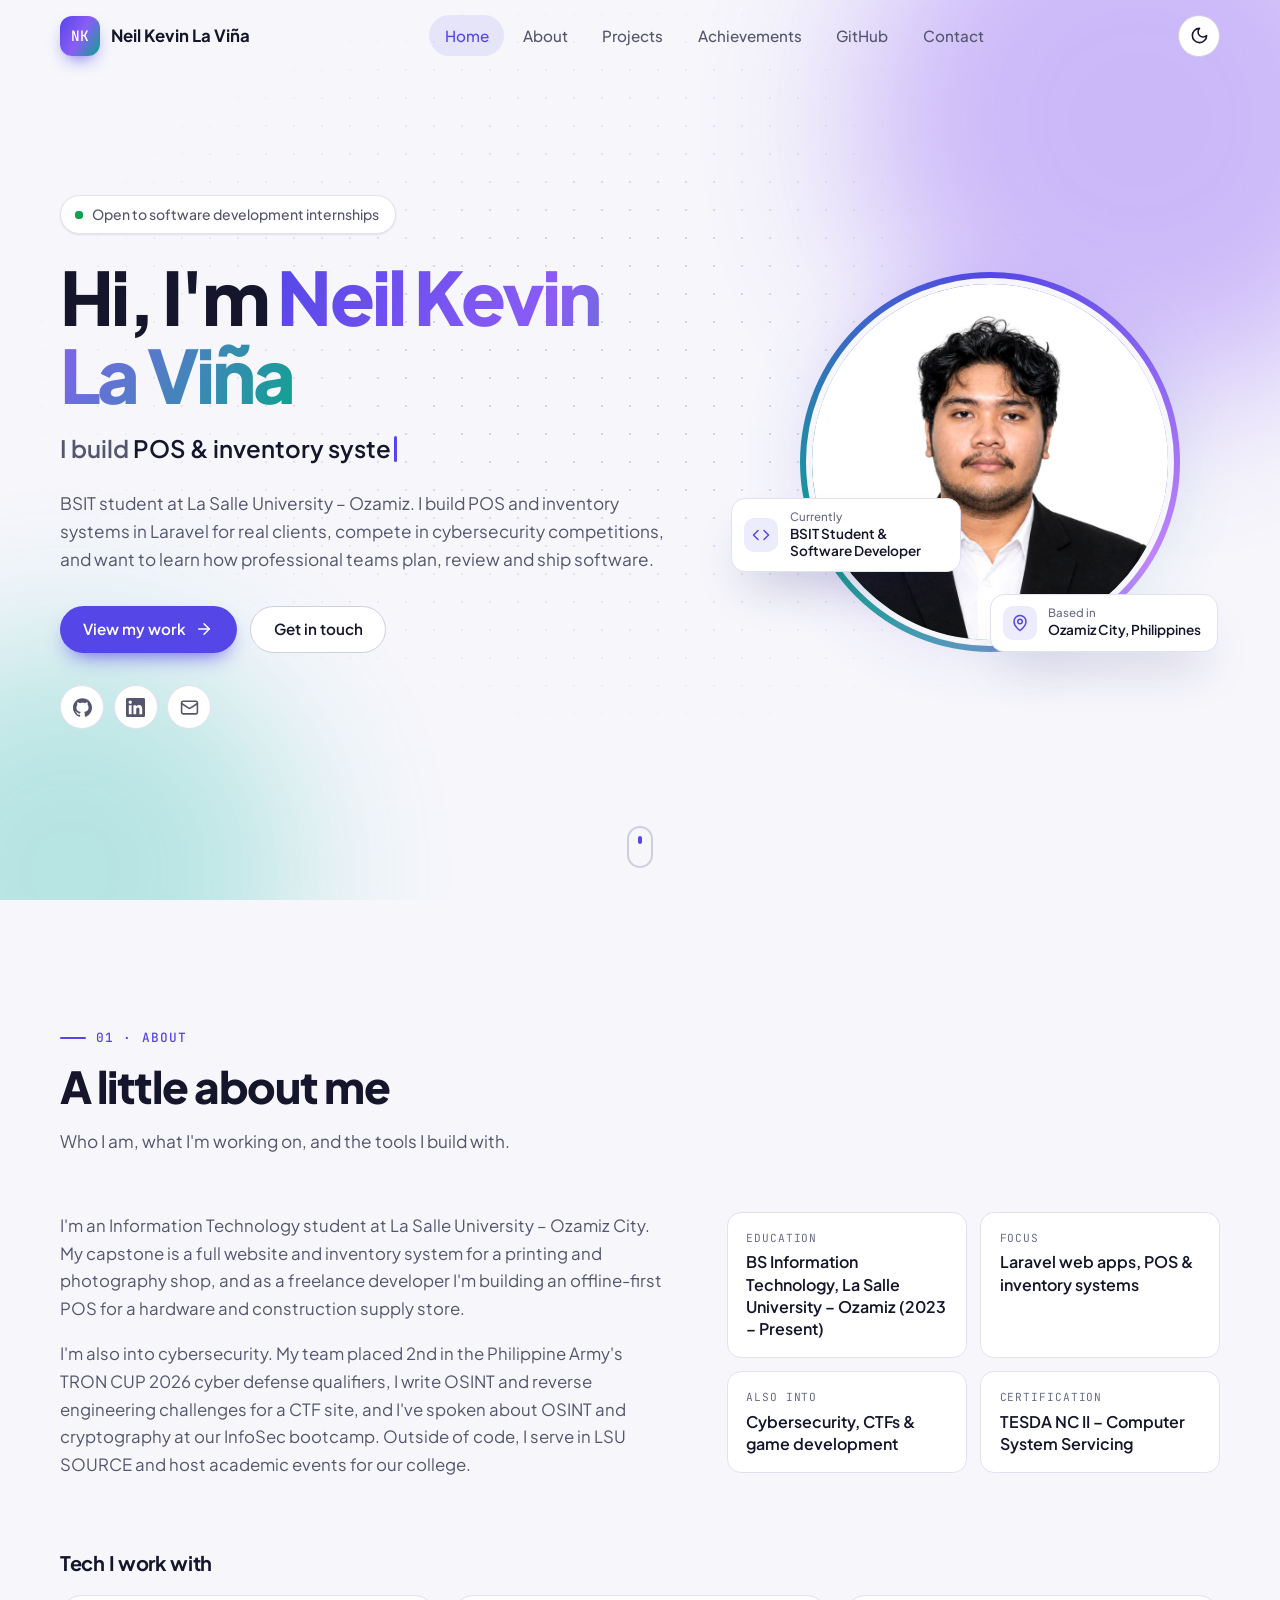
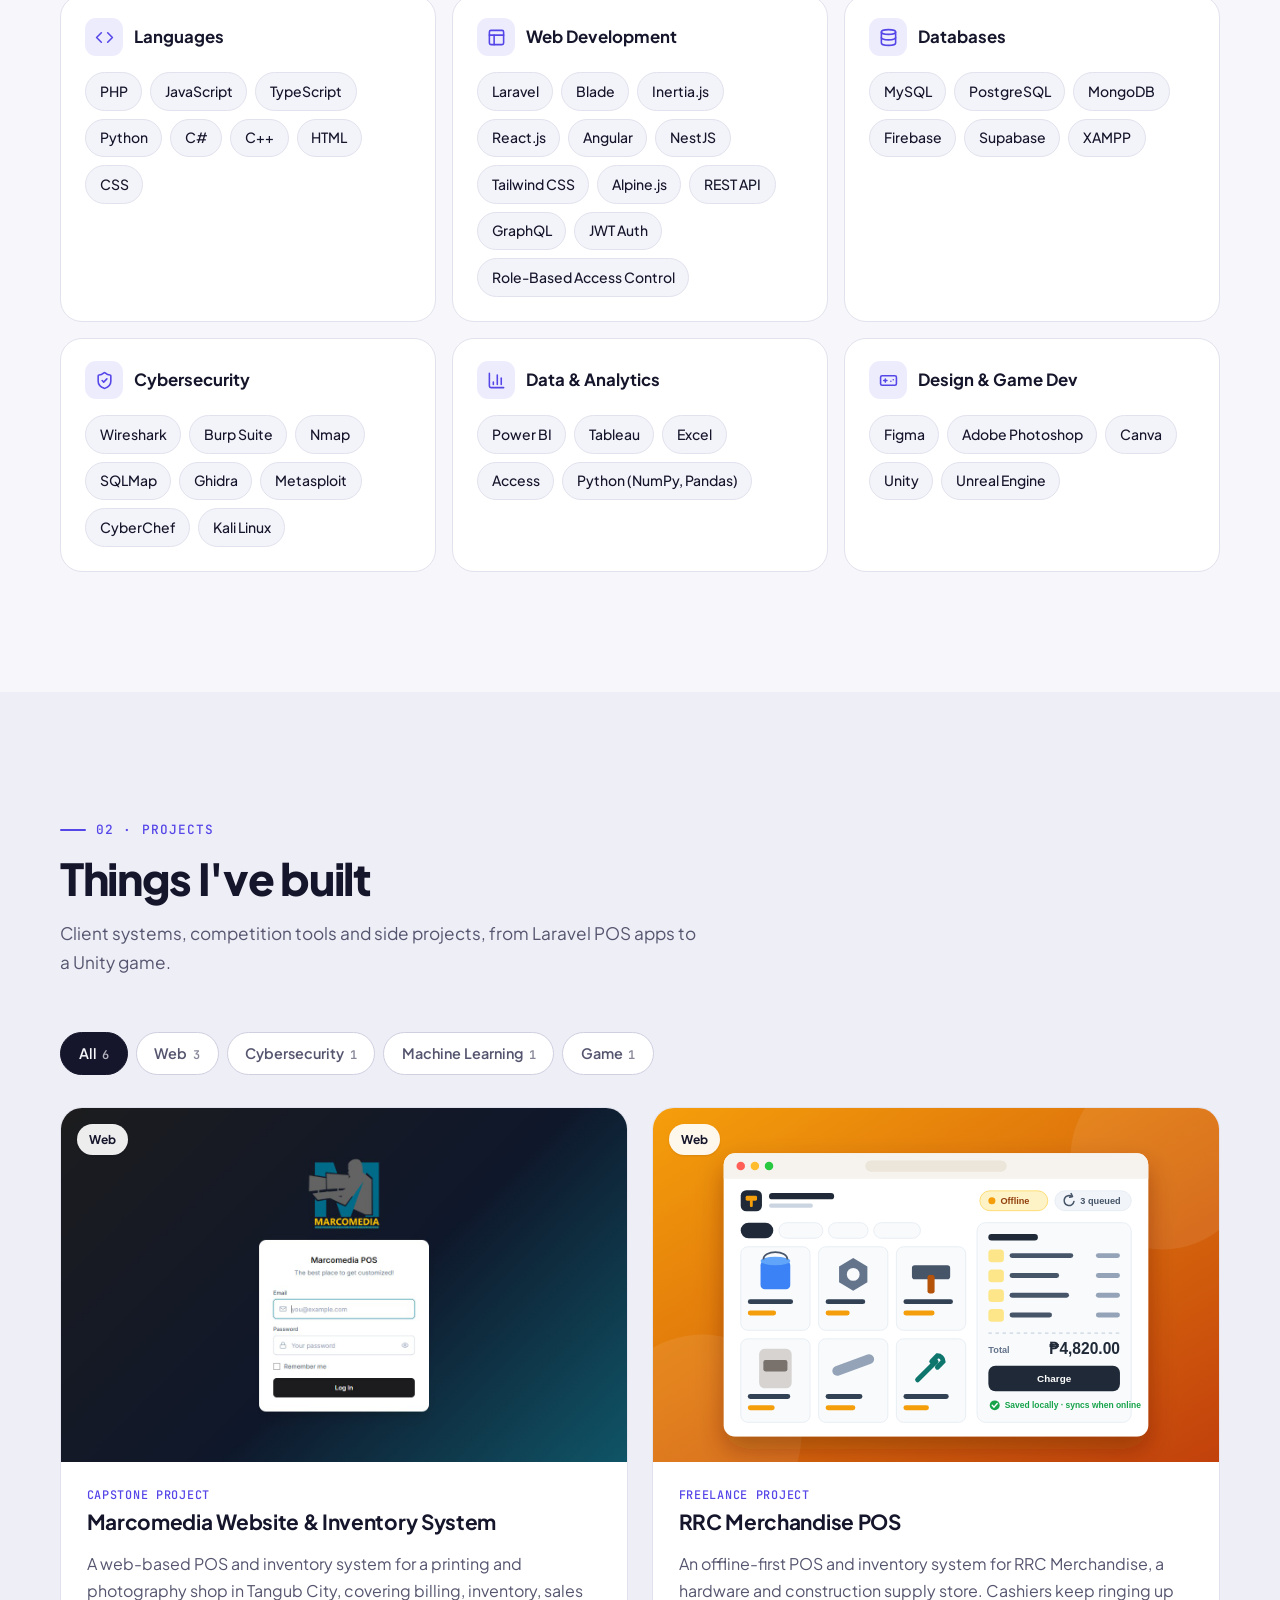
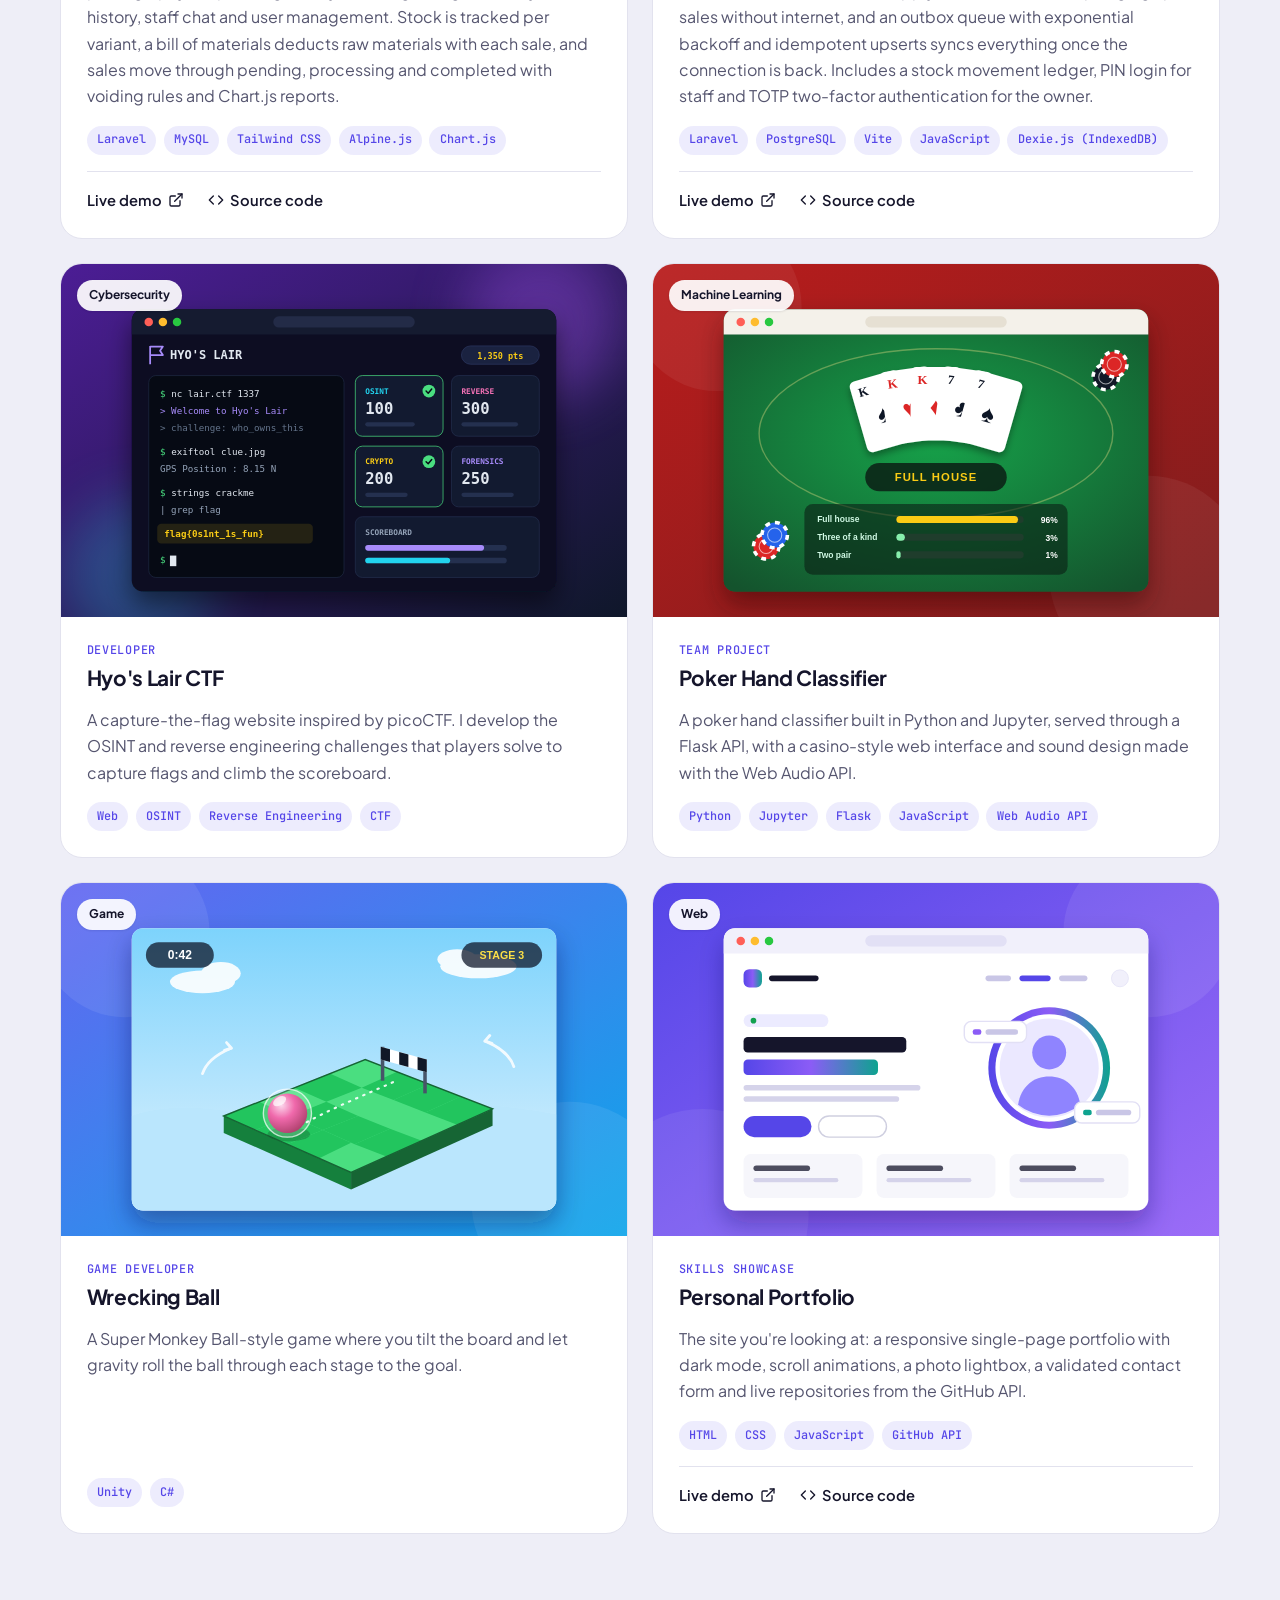
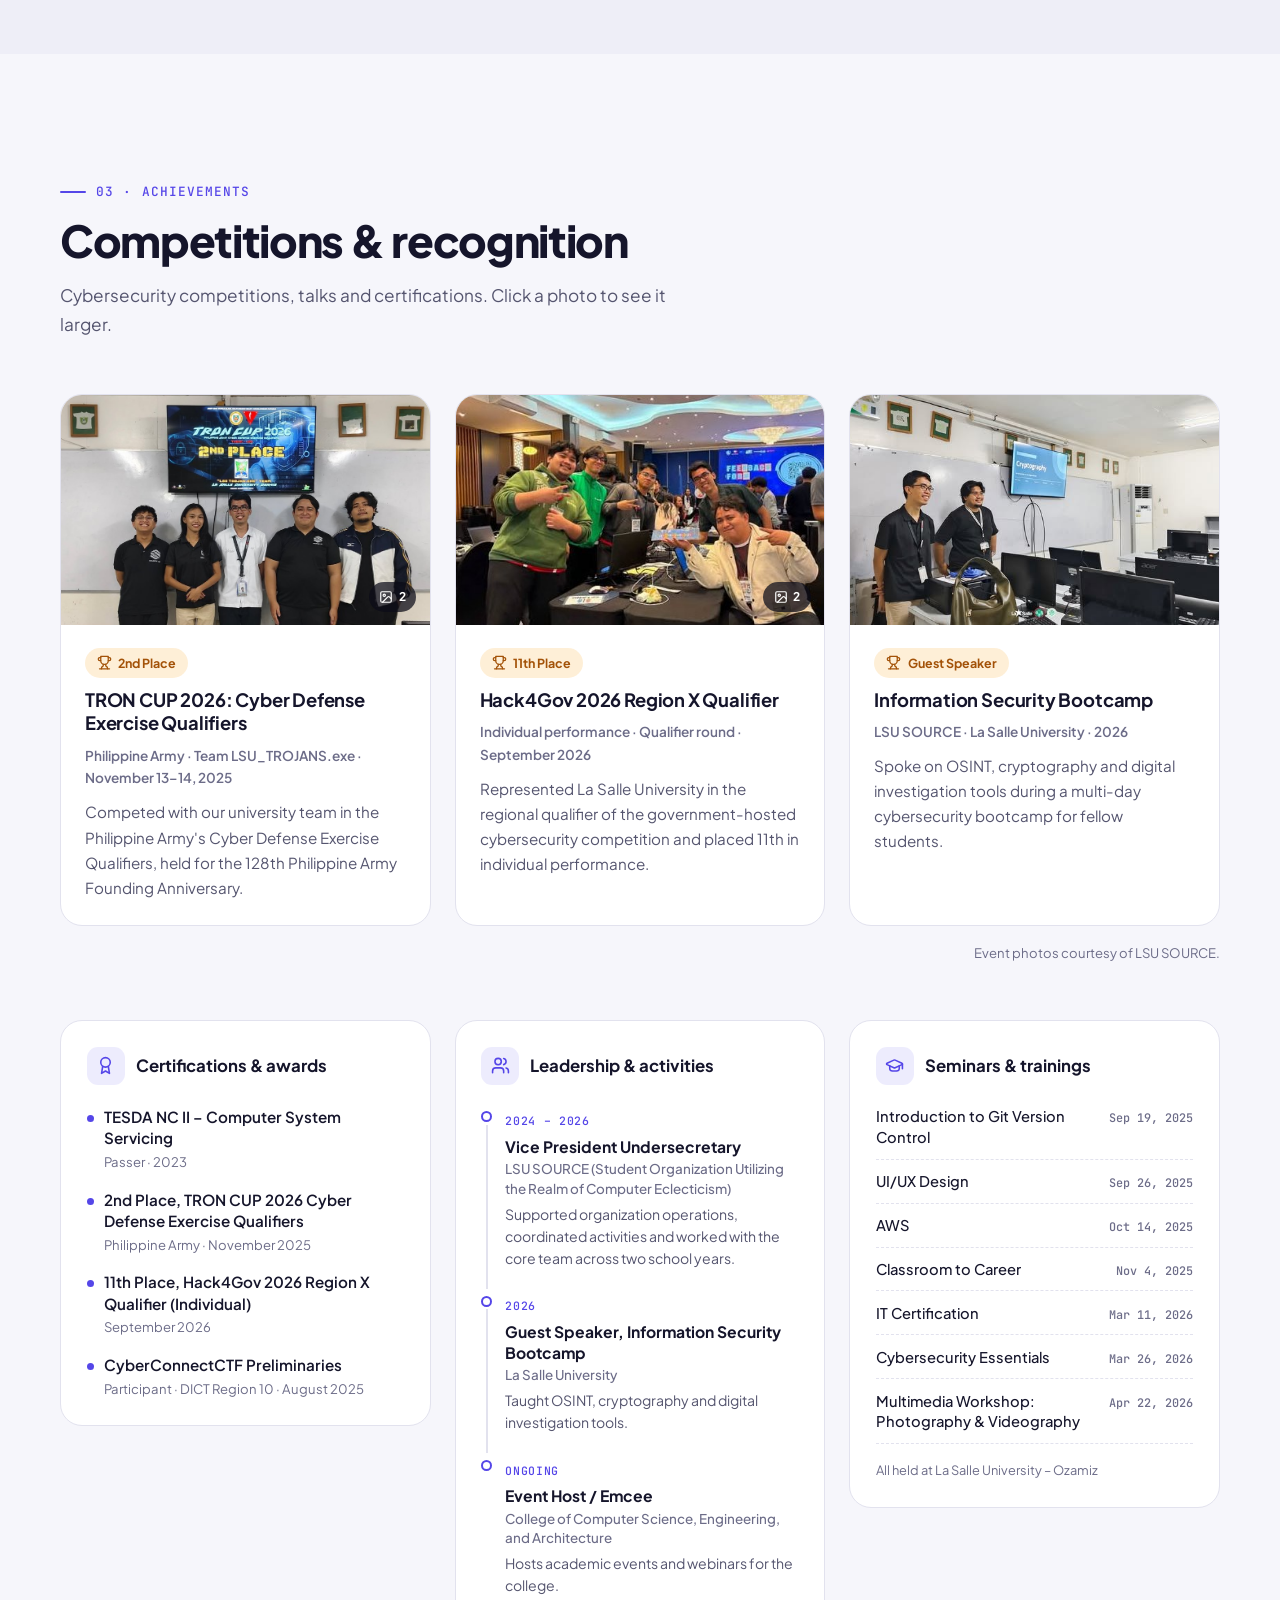
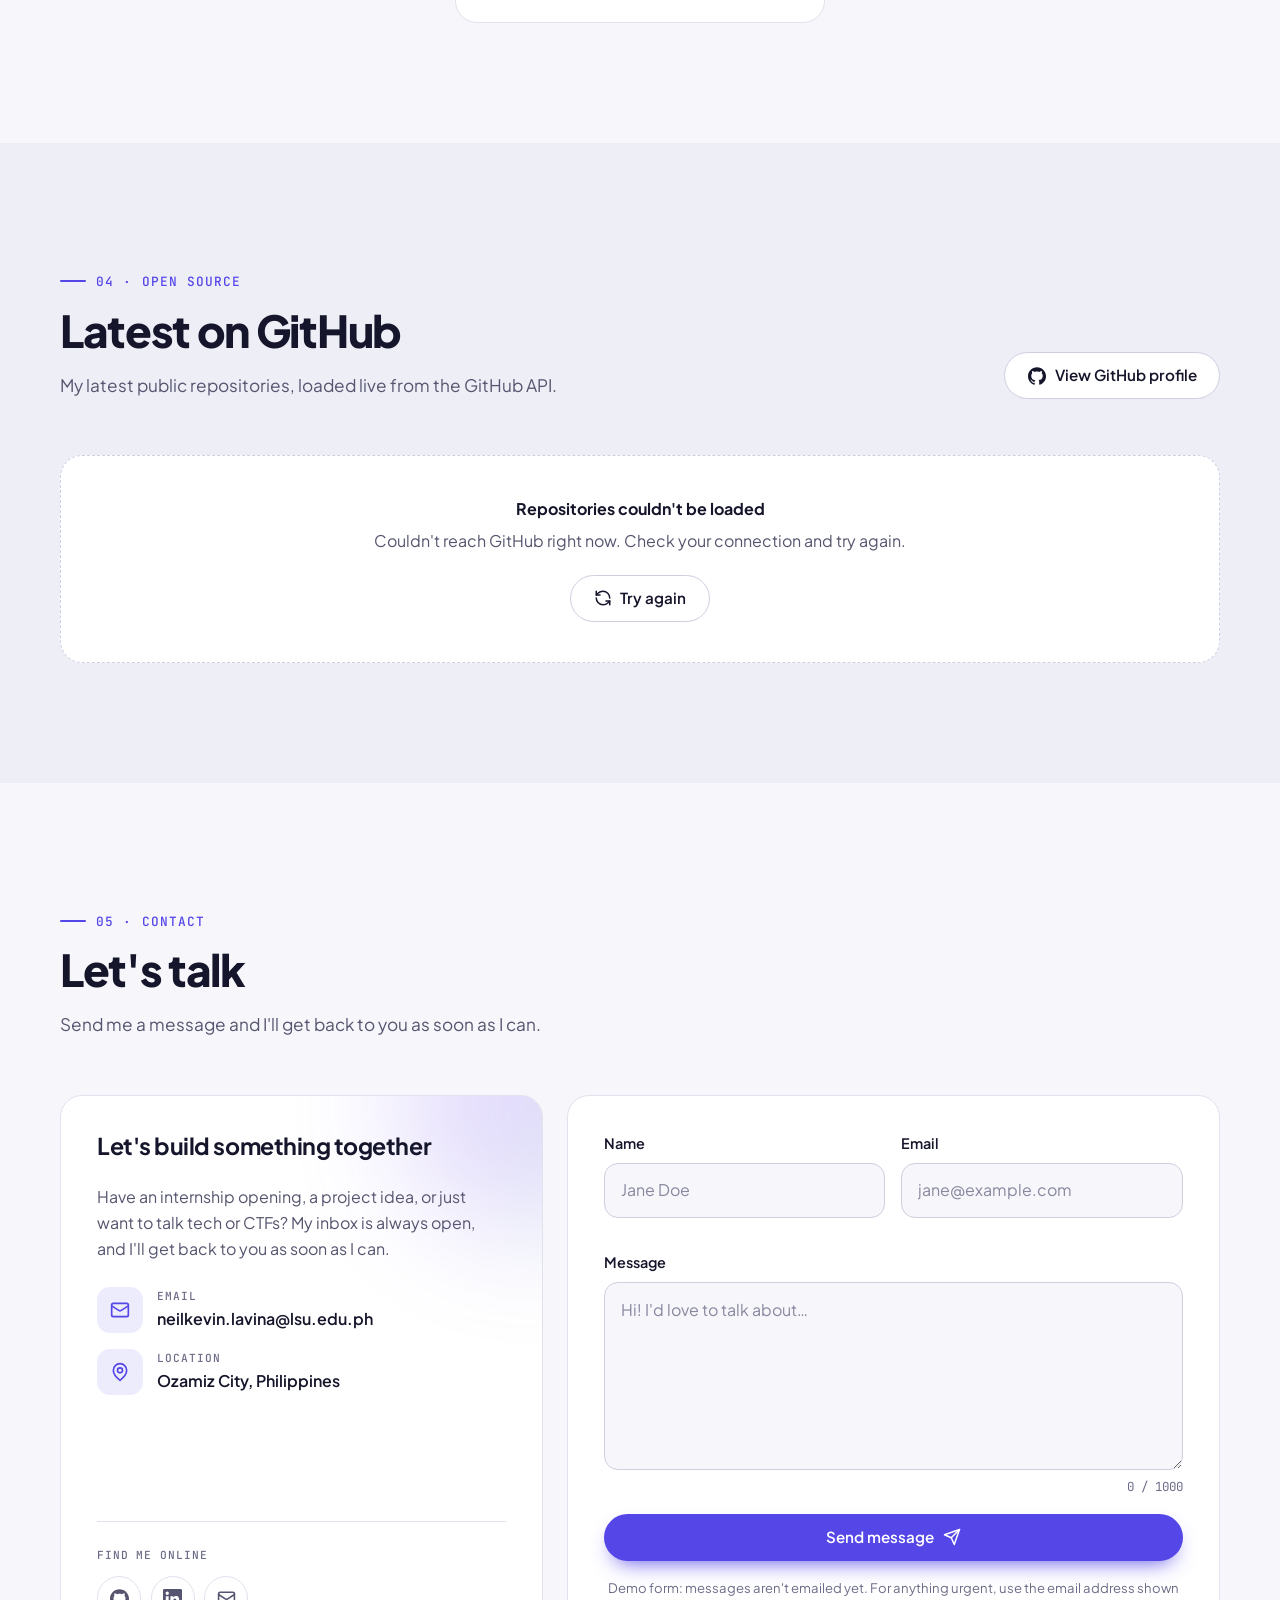
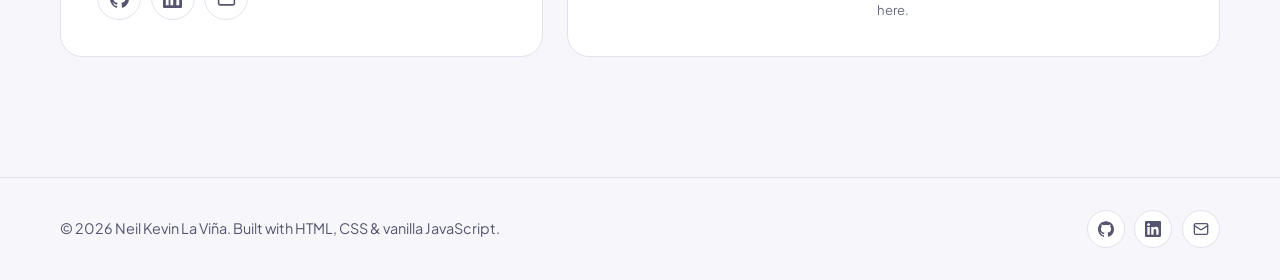
==== index.html @ 9b0a26cb "Add portfolio website" ====
<!DOCTYPE html>
<html lang="en">
<head>
  <meta charset="UTF-8">
  <meta name="viewport" content="width=device-width, initial-scale=1.0">
  <title>Neil Kevin La Viña | BSIT Student &amp; Software Developer</title>
  <meta name="description" content="Portfolio of Neil Kevin La Viña, a BSIT student at La Salle University – Ozamiz who builds POS and inventory systems in Laravel and competes in cybersecurity competitions.">
  <meta name="author" content="Neil Kevin La Viña">
  <meta name="theme-color" content="#f6f6fb">

  <meta property="og:type" content="website">
  <meta property="og:title" content="Neil Kevin La Viña | BSIT Student &amp; Software Developer">
  <meta property="og:description" content="Portfolio of Neil Kevin La Viña, a BSIT student at La Salle University – Ozamiz who builds POS and inventory systems in Laravel and competes in cybersecurity competitions.">

  <link rel="icon" href="assets/favicon.svg" type="image/svg+xml">

  <link rel="preconnect" href="https://fonts.googleapis.com">
  <link rel="preconnect" href="https://fonts.gstatic.com" crossorigin>
  <link rel="stylesheet" href="https://fonts.googleapis.com/css2?family=JetBrains+Mono:wght@400;500&family=Plus+Jakarta+Sans:wght@400;500;600;700;800&display=swap">
  <link rel="stylesheet" href="css/style.css">

  <script>
    (function () {
      var theme = null;
      try { theme = localStorage.getItem('theme'); } catch (e) {}
      if (theme !== 'light' && theme !== 'dark') {
        theme = window.matchMedia('(prefers-color-scheme: dark)').matches ? 'dark' : 'light';
      }
      document.documentElement.setAttribute('data-theme', theme);
    })();
  </script>

  <script src="js/config.js" defer></script>
  <script src="js/main.js" defer></script>
</head>
<body>
  <a class="skip-link" href="#main">Skip to content</a>
  <div class="scroll-progress" aria-hidden="true"></div>

  <!-- Header / Navigation  -->
  <header class="site-header">
    <div class="container header-inner">
      <a href="#home" class="logo" aria-label="Back to top">
        <span class="logo-mark" data-bind="initials" aria-hidden="true">NK</span>
        <span class="logo-text" data-bind="name">Neil Kevin La Viña</span>
      </a>

      <nav class="nav" id="site-nav" aria-label="Primary">
        <ul class="nav-list">
          <li><a class="nav-link" href="#home">Home</a></li>
          <li><a class="nav-link" href="#about">About</a></li>
          <li><a class="nav-link" href="#projects">Projects</a></li>
          <li><a class="nav-link" href="#achievements">Achievements</a></li>
          <li><a class="nav-link" href="#github">GitHub</a></li>
          <li><a class="nav-link" href="#contact">Contact</a></li>
        </ul>
      </nav>

      <div class="header-actions">
        <button class="icon-btn theme-toggle" type="button" aria-label="Switch to dark mode">
          <svg class="icon-moon" viewBox="0 0 24 24" fill="none" stroke="currentColor" stroke-width="2" stroke-linecap="round" stroke-linejoin="round" aria-hidden="true"><path d="M12 3a6 6 0 0 0 9 9 9 9 0 1 1-9-9Z"/></svg>
          <svg class="icon-sun" viewBox="0 0 24 24" fill="none" stroke="currentColor" stroke-width="2" stroke-linecap="round" stroke-linejoin="round" aria-hidden="true"><circle cx="12" cy="12" r="4"/><path d="M12 2v2"/><path d="M12 20v2"/><path d="m4.93 4.93 1.41 1.41"/><path d="m17.66 17.66 1.41 1.41"/><path d="M2 12h2"/><path d="M20 12h2"/><path d="m6.34 17.66-1.41 1.41"/><path d="m19.07 4.93-1.41 1.41"/></svg>
        </button>
        <button class="icon-btn menu-toggle" type="button" aria-label="Open menu" aria-expanded="false" aria-controls="site-nav">
          <span class="menu-bar"></span>
          <span class="menu-bar"></span>
          <span class="menu-bar"></span>
        </button>
      </div>
    </div>
  </header>

  <main id="main">
    <!- Home -->
    <section id="home" class="hero" aria-labelledby="hero-title">
      <div class="hero-bg" aria-hidden="true">
        <span class="blob blob-1"></span>
        <span class="blob blob-2"></span>
        <span class="grid-pattern"></span>
      </div>

      <div class="container hero-inner">
        <div class="hero-content">
          <p class="hero-badge intro" style="--i: 0" data-availability>
            <span class="pulse-dot" aria-hidden="true"></span>
            <span data-bind="availability">Open to software development internships</span>
          </p>

          <h1 id="hero-title" class="hero-title intro" style="--i: 1">
            Hi, I'm <span class="gradient-text" data-bind="name">Neil Kevin La Viña</span>
          </h1>

          <p class="hero-role intro" style="--i: 2">
            <span data-bind="rolesPrefix">I build</span>
            <span class="typed" data-typing aria-hidden="true"></span><span class="typed-cursor" aria-hidden="true"></span>
            <span class="visually-hidden" data-bind="rolesText"></span>
          </p>

          <p class="hero-bio intro" style="--i: 3" data-bind="bio">
            BSIT student at La Salle University – Ozamiz. I build POS and inventory systems in Laravel for real clients and compete in cybersecurity competitions.
          </p>

          <div class="hero-actions intro" style="--i: 4">
            <a href="#projects" class="btn btn-primary">
              View my work
              <svg viewBox="0 0 24 24" fill="none" stroke="currentColor" stroke-width="2" stroke-linecap="round" stroke-linejoin="round" aria-hidden="true"><path d="M5 12h14"/><path d="m12 5 7 7-7 7"/></svg>
            </a>
            <a href="#contact" class="btn btn-ghost">Get in touch</a>
            <a class="btn btn-ghost" data-resume href="#" download hidden>
              <svg viewBox="0 0 24 24" fill="none" stroke="currentColor" stroke-width="2" stroke-linecap="round" stroke-linejoin="round" aria-hidden="true"><path d="M21 15v4a2 2 0 0 1-2 2H5a2 2 0 0 1-2-2v-4"/><path d="m7 10 5 5 5-5"/><path d="M12 15V3"/></svg>
              Resume
            </a>
          </div>

          <ul class="social-list intro" style="--i: 5" data-socials aria-label="Social links"></ul>
        </div>

        <div class="hero-visual intro" style="--i: 2">
          <div class="avatar-frame">
            <img class="avatar" data-avatar src="assets/images/profile.jpg" alt="Portrait of Neil Kevin La Viña" width="400" height="400" fetchpriority="high">
          </div>

          <div class="floating-card card-1" aria-hidden="true">
            <span class="fc-icon">
              <svg viewBox="0 0 24 24" fill="none" stroke="currentColor" stroke-width="2" stroke-linecap="round" stroke-linejoin="round"><path d="m16 18 6-6-6-6"/><path d="m8 6-6 6 6 6"/></svg>
            </span>
            <span class="fc-text"><small>Currently</small><span data-bind="role">BSIT Student &amp; Software Developer</span></span>
          </div>

          <div class="floating-card card-2" aria-hidden="true">
            <span class="fc-icon">
              <svg viewBox="0 0 24 24" fill="none" stroke="currentColor" stroke-width="2" stroke-linecap="round" stroke-linejoin="round"><path d="M20 10c0 6-8 12-8 12s-8-6-8-12a8 8 0 0 1 16 0Z"/><circle cx="12" cy="10" r="3"/></svg>
            </span>
            <span class="fc-text"><small>Based in</small><span data-bind="location">Ozamiz City, Philippines</span></span>
          </div>
        </div>
      </div>

      <a href="#about" class="scroll-hint" aria-label="Scroll to the About section">
        <span class="scroll-hint-wheel"></span>
      </a>
    </section>

    <!-- About -->
    <section id="about" class="section" aria-labelledby="about-title">
      <div class="container">
        <header class="section-header" data-reveal>
          <p class="eyebrow">01 &middot; About</p>
          <h2 id="about-title" class="section-title">A little about me</h2>
          <p class="section-subtitle">Who I am, what I'm working on, and the tools I build with.</p>
        </header>

        <div class="about-grid">
          <div class="about-text" id="about-paragraphs" data-reveal></div>
          <dl class="facts" id="facts" data-reveal style="--delay: 120ms"></dl>
        </div>

        <h3 class="subheading" data-reveal>Tech I work with</h3>
        <div class="skills" id="skills"></div>
      </div>
    </section>

    <!-- Projects -->
    <section id="projects" class="section section-alt" aria-labelledby="projects-title">
      <div class="container">
        <header class="section-header" data-reveal>
          <p class="eyebrow">02 &middot; Projects</p>
          <h2 id="projects-title" class="section-title">Things I've built</h2>
          <p class="section-subtitle">Client systems, competition tools and side projects, from Laravel POS apps to a Unity game.</p>
        </header>

        <div class="filter-bar" id="project-filters" role="group" aria-label="Filter projects by category" hidden></div>
        <div class="project-grid" id="project-grid">
          <noscript><p class="repo-message">Please enable JavaScript to see my projects.</p></noscript>
        </div>
      </div>
    </section>

    <!-- Achievements -->
    <section id="achievements" class="section" aria-labelledby="achievements-title">
      <div class="container">
        <header class="section-header" data-reveal>
          <p class="eyebrow">03 &middot; Achievements</p>
          <h2 id="achievements-title" class="section-title">Competitions &amp; recognition</h2>
          <p class="section-subtitle">Cybersecurity competitions, talks and certifications. Click a photo to see it larger.</p>
        </header>

        <div class="achievement-grid" id="achievement-grid"></div>
        <p class="photo-credit" id="photo-credit" data-reveal hidden></p>

        <div class="credentials">
          <article class="credential-card card" data-reveal>
            <h3 class="credential-title">
              <span class="skill-icon" aria-hidden="true">
                <svg viewBox="0 0 24 24" fill="none" stroke="currentColor" stroke-width="2" stroke-linecap="round" stroke-linejoin="round"><circle cx="12" cy="8" r="6"/><path d="M15.48 12.89 17 22l-5-3-5 3 1.52-9.11"/></svg>
              </span>
              Certifications &amp; awards
            </h3>
            <ul class="credential-list" id="certifications"></ul>
          </article>

          <article class="credential-card card" data-reveal style="--delay: 100ms">
            <h3 class="credential-title">
              <span class="skill-icon" aria-hidden="true">
                <svg viewBox="0 0 24 24" fill="none" stroke="currentColor" stroke-width="2" stroke-linecap="round" stroke-linejoin="round"><path d="M16 21v-2a4 4 0 0 0-4-4H6a4 4 0 0 0-4 4v2"/><circle cx="9" cy="7" r="4"/><path d="M22 21v-2a4 4 0 0 0-3-3.87"/><path d="M16 3.13a4 4 0 0 1 0 7.75"/></svg>
              </span>
              Leadership &amp; activities
            </h3>
            <ol class="timeline" id="leadership"></ol>
          </article>

          <article class="credential-card card" data-reveal style="--delay: 200ms">
            <h3 class="credential-title">
              <span class="skill-icon" aria-hidden="true">
                <svg viewBox="0 0 24 24" fill="none" stroke="currentColor" stroke-width="2" stroke-linecap="round" stroke-linejoin="round"><path d="M21.42 10.92a1 1 0 0 0-.02-1.84L12.83 5.18a2 2 0 0 0-1.66 0L2.6 9.08a1 1 0 0 0 0 1.83l8.57 3.91a2 2 0 0 0 1.66 0z"/><path d="M22 10v6"/><path d="M6 12.5V16a6 3 0 0 0 12 0v-3.5"/></svg>
              </span>
              Seminars &amp; trainings
            </h3>
            <ul class="training-list" id="trainings"></ul>
            <p class="credential-note" id="trainings-host" hidden></p>
          </article>
        </div>
      </div>
    </section>

    <section id="github" class="section section-alt" aria-labelledby="github-title">
      <div class="container">
        <div class="section-header-row">
          <header class="section-header" data-reveal>
            <p class="eyebrow">04 &middot; Open source</p>
            <h2 id="github-title" class="section-title">Latest on GitHub</h2>
            <p class="section-subtitle" id="repo-status">Loaded live from the GitHub API.</p>
          </header>
          <a class="btn btn-ghost" id="github-profile-link" href="#" target="_blank" rel="noopener noreferrer" data-reveal hidden>
            <svg viewBox="0 0 24 24" fill="currentColor" aria-hidden="true"><path d="M12 .297c-6.63 0-12 5.373-12 12 0 5.303 3.438 9.8 8.205 11.385.6.113.82-.258.82-.577 0-.285-.01-1.04-.015-2.04-3.338.724-4.042-1.61-4.042-1.61C4.422 18.07 3.633 17.7 3.633 17.7c-1.087-.744.084-.729.084-.729 1.205.084 1.838 1.236 1.838 1.236 1.07 1.835 2.809 1.305 3.495.998.108-.776.417-1.305.76-1.605-2.665-.3-5.466-1.332-5.466-5.93 0-1.31.465-2.38 1.235-3.22-.135-.303-.54-1.523.105-3.176 0 0 1.005-.322 3.3 1.23.96-.267 1.98-.399 3-.405 1.02.006 2.04.138 3 .405 2.28-1.552 3.285-1.23 3.285-1.23.645 1.653.24 2.873.12 3.176.765.84 1.23 1.91 1.23 3.22 0 4.61-2.805 5.625-5.475 5.92.42.36.81 1.096.81 2.22 0 1.606-.015 2.896-.015 3.286 0 .315.21.69.825.57C20.565 22.092 24 17.592 24 12.297c0-6.627-5.373-12-12-12"/></svg>
            View GitHub profile
          </a>
        </div>

        <div class="repo-grid" id="repo-grid" aria-live="polite" aria-busy="false"></div>
      </div>
    </section>

    <!-- Contact -->
    <section id="contact" class="section" aria-labelledby="contact-title">
      <div class="container">
        <header class="section-header" data-reveal>
          <p class="eyebrow">05 &middot; Contact</p>
          <h2 id="contact-title" class="section-title">Let's talk</h2>
          <p class="section-subtitle">Send me a message and I'll get back to you as soon as I can.</p>
        </header>

        <div class="contact-grid">
          <aside class="contact-info card" data-reveal>
            <h3 class="contact-heading">Let's build something together</h3>
            <p class="contact-blurb" data-bind="contactBlurb">Have an internship opening, a project idea, or just want to talk tech or CTFs? My inbox is always open.</p>

            <ul class="contact-list">
              <li class="contact-item">
                <span class="ci-icon" aria-hidden="true">
                  <svg viewBox="0 0 24 24" fill="none" stroke="currentColor" stroke-width="2" stroke-linecap="round" stroke-linejoin="round"><rect width="20" height="16" x="2" y="4" rx="2"/><path d="m22 7-8.97 5.7a1.94 1.94 0 0 1-2.06 0L2 7"/></svg>
                </span>
                <span class="ci-text">
                  <small>Email</small>
                  <a href="mailto:neilkevin.lavina@lsu.edu.ph" data-email-link data-bind="email">neilkevin.lavina@lsu.edu.ph</a>
                </span>
              </li>
              <li class="contact-item">
                <span class="ci-icon" aria-hidden="true">
                  <svg viewBox="0 0 24 24" fill="none" stroke="currentColor" stroke-width="2" stroke-linecap="round" stroke-linejoin="round"><path d="M20 10c0 6-8 12-8 12s-8-6-8-12a8 8 0 0 1 16 0Z"/><circle cx="12" cy="10" r="3"/></svg>
                </span>
                <span class="ci-text">
                  <small>Location</small>
                  <span data-bind="location">Ozamiz City, Philippines</span>
                </span>
              </li>
            </ul>

            <div class="contact-social">
              <small>Find me online</small>
              <ul class="social-list" data-socials aria-label="Social links"></ul>
            </div>
          </aside>

          <form class="contact-form card" id="contact-form" novalidate data-reveal style="--delay: 120ms">
            <div class="form-row">
              <div class="form-field">
                <label for="name">Name</label>
                <input id="name" name="name" type="text" autocomplete="name" placeholder="Jane Doe" required aria-describedby="name-error">
                <p class="field-error" id="name-error"></p>
              </div>
              <div class="form-field">
                <label for="email">Email</label>
                <input id="email" name="email" type="email" autocomplete="email" inputmode="email" placeholder="jane@example.com" required aria-describedby="email-error">
                <p class="field-error" id="email-error"></p>
              </div>
            </div>

            <div class="form-field">
              <label for="message">Message</label>
              <textarea id="message" name="message" rows="6" maxlength="1000" placeholder="Hi! I'd love to talk about…" required aria-describedby="message-error message-count"></textarea>
              <div class="field-meta">
                <p class="field-error" id="message-error"></p>
                <span class="char-count" id="message-count">0 / 1000</span>
              </div>
            </div>

            <button type="submit" class="btn btn-primary btn-block">
              <span class="btn-label">Send message</span>
              <svg class="btn-icon" viewBox="0 0 24 24" fill="none" stroke="currentColor" stroke-width="2" stroke-linecap="round" stroke-linejoin="round" aria-hidden="true"><path d="m22 2-7 20-4-9-9-4Z"/><path d="M22 2 11 13"/></svg>
              <span class="spinner" aria-hidden="true"></span>
            </button>
            <p class="form-note">Demo form: messages aren't emailed yet. For anything urgent, use the email address shown here.</p>
          </form>
        </div>
      </div>
    </section>
  </main>

  <!-- Footer -->
  <footer class="site-footer">
    <div class="container footer-inner">
      <p>&copy; <span data-year>2026</span> <span data-bind="name">Neil Kevin La Viña</span>. Built with HTML, CSS &amp; vanilla JavaScript.</p>
      <ul class="social-list social-list-sm" data-socials aria-label="Social links"></ul>
    </div>
  </footer>

  <button class="back-to-top" type="button" aria-label="Back to top">
    <svg viewBox="0 0 24 24" fill="none" stroke="currentColor" stroke-width="2.25" stroke-linecap="round" stroke-linejoin="round" aria-hidden="true"><path d="m5 12 7-7 7 7"/><path d="M12 19V5"/></svg>
  </button>

  <dialog class="lightbox" id="lightbox" aria-labelledby="lightbox-caption">
    <figure class="lightbox-figure">
      <img class="lightbox-img" id="lightbox-img" alt="">
      <figcaption class="lightbox-caption">
        <span id="lightbox-caption"></span>
        <span class="lightbox-counter" id="lightbox-counter"></span>
      </figcaption>
    </figure>
    <button class="lightbox-btn lightbox-close" type="button" aria-label="Close photo viewer">
      <svg viewBox="0 0 24 24" fill="none" stroke="currentColor" stroke-width="2" stroke-linecap="round" stroke-linejoin="round" aria-hidden="true"><path d="M18 6 6 18"/><path d="m6 6 12 12"/></svg>
    </button>
    <button class="lightbox-btn lightbox-prev" type="button" aria-label="Previous photo">
      <svg viewBox="0 0 24 24" fill="none" stroke="currentColor" stroke-width="2" stroke-linecap="round" stroke-linejoin="round" aria-hidden="true"><path d="m15 18-6-6 6-6"/></svg>
    </button>
    <button class="lightbox-btn lightbox-next" type="button" aria-label="Next photo">
      <svg viewBox="0 0 24 24" fill="none" stroke="currentColor" stroke-width="2" stroke-linecap="round" stroke-linejoin="round" aria-hidden="true"><path d="m9 18 6-6-6-6"/></svg>
    </button>
  </dialog>

  <div class="toast" id="toast" aria-hidden="true">
    <svg class="toast-icon" viewBox="0 0 24 24" fill="none" stroke="currentColor" stroke-width="2" stroke-linecap="round" stroke-linejoin="round" aria-hidden="true"><path d="M22 11.08V12a10 10 0 1 1-5.93-9.14"/><path d="m9 11 3 3L22 4"/></svg>
    <div class="toast-body">
      <p class="toast-title" id="toast-title">Message sent!</p>
      <p class="toast-message" id="toast-message"></p>
    </div>
    <button class="toast-close" type="button" aria-label="Dismiss notification">
      <svg viewBox="0 0 24 24" fill="none" stroke="currentColor" stroke-width="2" stroke-linecap="round" stroke-linejoin="round" aria-hidden="true"><path d="M18 6 6 18"/><path d="m6 6 12 12"/></svg>
    </button>
  </div>

  <div class="visually-hidden" id="live-region" role="status" aria-live="polite"></div>
</body>
</html>
---- css/style.css ----
/* ==========================================================================
   Portfolio stylesheet
   --------------------------------------------------------------------------
   1. Design tokens (light + dark theme)
   2. Base & reset
   3. Layout & utilities
   4. Buttons, tags & cards
   5. Header & navigation
   6. Hero (Home)
   7. About & skills
   8. Projects
   9. GitHub repositories
   10. Contact form
   11. Footer, toast & back-to-top
   12. Animations
   13. Responsive breakpoints
   14. Reduced motion
   ========================================================================== */

/* 1. Design tokens
   ========================================================================== */
:root {
  --font-sans: "Plus Jakarta Sans", system-ui, -apple-system, "Segoe UI", Roboto, sans-serif;
  --font-mono: "JetBrains Mono", ui-monospace, SFMono-Regular, Consolas, monospace;

  --bg: #f6f6fb;
  --bg-alt: #eeeef7;
  --surface: #ffffff;
  --surface-2: #f3f3fa;
  --text: #15152b;
  --text-muted: #55556f;
  --text-subtle: #6c6c88;
  --border: #e2e2ee;
  --border-strong: #cfcfe0;

  --accent: #5546e8;
  --accent-hover: #4335d2;
  --accent-contrast: #ffffff;
  --accent-soft: rgba(85, 70, 232, 0.1);
  --accent-border: rgba(85, 70, 232, 0.45);
  --accent-2: #0ea38f;
  --gradient: linear-gradient(120deg, #5546e8 0%, #8b5cf6 50%, #0ea38f 100%);

  --success: #12a150;
  --danger: #d33434;
  --danger-soft: rgba(211, 52, 52, 0.14);
  --gold: #a35208;
  --gold-soft: rgba(245, 158, 11, 0.16);

  --shadow-sm: 0 1px 2px rgba(21, 21, 43, 0.06), 0 1px 3px rgba(21, 21, 43, 0.04);
  --shadow-md: 0 10px 28px -10px rgba(21, 21, 43, 0.18);
  --shadow-lg: 0 26px 50px -18px rgba(40, 30, 120, 0.28);
  --header-bg: rgba(246, 246, 251, 0.78);
  --badge-bg: rgba(255, 255, 255, 0.92);

  --radius-sm: 8px;
  --radius: 14px;
  --radius-lg: 22px;
  --radius-full: 999px;

  --container: 1160px;
  --header-h: 72px;
  --ease-out: cubic-bezier(0.22, 1, 0.36, 1);

  color-scheme: light;
}

[data-theme="dark"] {
  --bg: #0b0b14;
  --bg-alt: #10101c;
  --surface: #151523;
  --surface-2: #1c1c2e;
  --text: #ececf6;
  --text-muted: #a6a6c0;
  --text-subtle: #8c8ca8;
  --border: #26263a;
  --border-strong: #35354f;

  --accent: #8f84ff;
  --accent-hover: #a79fff;
  --accent-contrast: #0b0b14;
  --accent-soft: rgba(143, 132, 255, 0.14);
  --accent-border: rgba(143, 132, 255, 0.5);
  --accent-2: #2dd4bf;
  --gradient: linear-gradient(120deg, #8f84ff 0%, #c084fc 50%, #2dd4bf 100%);

  --success: #34d399;
  --danger: #f87171;
  --danger-soft: rgba(248, 113, 113, 0.18);
  --gold: #fbbf24;
  --gold-soft: rgba(251, 191, 36, 0.14);

  --shadow-sm: 0 1px 2px rgba(0, 0, 0, 0.4);
  --shadow-md: 0 10px 28px -10px rgba(0, 0, 0, 0.65);
  --shadow-lg: 0 26px 50px -18px rgba(0, 0, 0, 0.75);
  --header-bg: rgba(11, 11, 20, 0.75);
  --badge-bg: rgba(21, 21, 35, 0.9);

  color-scheme: dark;
}

/* 2. Base & reset
   ========================================================================== */
*,
*::before,
*::after {
  box-sizing: border-box;
}

html {
  -webkit-text-size-adjust: 100%;
  text-size-adjust: 100%;
}

body {
  margin: 0;
  font-family: var(--font-sans);
  font-size: 1rem;
  line-height: 1.65;
  color: var(--text);
  background: var(--bg);
  -webkit-font-smoothing: antialiased;
  -moz-osx-font-smoothing: grayscale;
}

h1,
h2,
h3 {
  line-height: 1.2;
  color: var(--text);
}

img,
svg {
  display: block;
  max-width: 100%;
}

a {
  color: var(--accent);
}

button {
  font: inherit;
}

[hidden] {
  display: none !important;
}

:focus-visible {
  outline: 3px solid var(--accent);
  outline-offset: 3px;
}

::selection {
  background: var(--accent);
  color: var(--accent-contrast);
}

/* Smooth theme switch: only active for a moment while toggling */
.theme-transition,
.theme-transition *,
.theme-transition *::before,
.theme-transition *::after {
  transition: background-color 0.35s ease, border-color 0.35s ease, color 0.35s ease, fill 0.35s ease !important;
}

/* 3. Layout & utilities
   ========================================================================== */
.container {
  width: min(100% - 2.5rem, var(--container));
  margin-inline: auto;
}

.section {
  padding-block: clamp(4.5rem, 10vw, 7.5rem);
}

.section-alt {
  background: var(--bg-alt);
}

section[id] {
  scroll-margin-top: calc(var(--header-h) - 1px);
}

.section-header {
  max-width: 640px;
  margin-bottom: clamp(2.5rem, 5vw, 3.5rem);
}

.section-header-row {
  display: flex;
  flex-wrap: wrap;
  align-items: flex-end;
  justify-content: space-between;
  gap: 1.5rem;
  margin-bottom: clamp(2.5rem, 5vw, 3.5rem);
}

.section-header-row .section-header {
  margin-bottom: 0;
}

.eyebrow {
  display: inline-flex;
  align-items: center;
  gap: 0.65rem;
  margin: 0 0 0.85rem;
  font-family: var(--font-mono);
  font-size: 0.8rem;
  font-weight: 500;
  letter-spacing: 0.08em;
  text-transform: uppercase;
  color: var(--accent);
}

.eyebrow::before {
  content: "";
  width: 26px;
  height: 2px;
  border-radius: 2px;
  background: currentColor;
}

.section-title {
  margin: 0 0 1rem;
  font-size: clamp(1.9rem, 4vw, 2.75rem);
  font-weight: 800;
  line-height: 1.12;
  letter-spacing: -0.03em;
}

.section-subtitle {
  margin: 0;
  font-size: 1.075rem;
  color: var(--text-muted);
}

.visually-hidden {
  position: absolute !important;
  width: 1px;
  height: 1px;
  padding: 0;
  margin: -1px;
  overflow: hidden;
  clip: rect(0, 0, 0, 0);
  white-space: nowrap;
  border: 0;
}

.skip-link {
  position: fixed;
  top: 0.75rem;
  left: 0.75rem;
  z-index: 300;
  padding: 0.7rem 1.1rem;
  border-radius: var(--radius-sm);
  background: var(--accent);
  color: var(--accent-contrast);
  font-weight: 600;
  text-decoration: none;
  transform: translateY(-160%);
  transition: transform 0.2s var(--ease-out);
}

.skip-link:focus {
  transform: none;
}

.gradient-text {
  background: var(--gradient);
  -webkit-background-clip: text;
  background-clip: text;
  color: transparent;
}

/* 4. Buttons, tags & cards
   ========================================================================== */
.btn {
  display: inline-flex;
  align-items: center;
  justify-content: center;
  gap: 0.55rem;
  padding: 0.85rem 1.4rem;
  border: 1px solid transparent;
  border-radius: var(--radius-full);
  font-size: 0.95rem;
  font-weight: 600;
  line-height: 1.2;
  text-decoration: none;
  white-space: nowrap;
  cursor: pointer;
  transition: transform 0.2s var(--ease-out), box-shadow 0.2s ease, background-color 0.2s ease,
    color 0.2s ease, border-color 0.2s ease;
}

.btn svg {
  width: 18px;
  height: 18px;
  flex-shrink: 0;
  transition: transform 0.2s var(--ease-out);
}

.btn:active {
  transform: translateY(0) scale(0.98);
}

.btn-primary {
  background: var(--accent);
  color: var(--accent-contrast);
  box-shadow: 0 10px 22px -10px var(--accent);
}

.btn-primary:hover {
  background: var(--accent-hover);
  transform: translateY(-2px);
  box-shadow: 0 16px 30px -12px var(--accent);
}

.btn-primary:hover svg {
  transform: translateX(3px);
}

.btn-ghost {
  background: var(--surface);
  color: var(--text);
  border-color: var(--border-strong);
}

.btn-ghost:hover {
  color: var(--accent);
  border-color: var(--accent);
  transform: translateY(-2px);
}

.btn-block {
  width: 100%;
}

.tag-list {
  display: flex;
  flex-wrap: wrap;
  gap: 0.45rem;
  margin: 0;
  padding: 0;
  list-style: none;
}

.tag {
  padding: 0.3rem 0.65rem;
  border-radius: var(--radius-full);
  background: var(--accent-soft);
  color: var(--accent);
  font-family: var(--font-mono);
  font-size: 0.74rem;
  font-weight: 500;
}

.card {
  padding: clamp(1.5rem, 4vw, 2.25rem);
  background: var(--surface);
  border: 1px solid var(--border);
  border-radius: var(--radius-lg);
}

/* 5. Header & navigation
   ========================================================================== */
.scroll-progress {
  position: fixed;
  inset: 0 0 auto;
  z-index: 150;
  height: 3px;
  background: var(--gradient);
  transform: scaleX(0);
  transform-origin: left;
}

.site-header {
  position: sticky;
  top: 0;
  z-index: 100;
  height: var(--header-h);
  border-bottom: 1px solid transparent;
  transition: background-color 0.3s ease, border-color 0.3s ease, box-shadow 0.3s ease;
}

.site-header.is-scrolled,
.site-header.menu-open {
  background: var(--header-bg);
  border-bottom-color: var(--border);
  -webkit-backdrop-filter: saturate(180%) blur(14px);
  backdrop-filter: saturate(180%) blur(14px);
}

.header-inner {
  display: flex;
  align-items: center;
  justify-content: space-between;
  gap: 1rem;
  height: 100%;
}

.logo {
  display: inline-flex;
  align-items: center;
  gap: 0.7rem;
  min-width: 0;
  color: var(--text);
  text-decoration: none;
  font-weight: 700;
  font-size: 1.05rem;
}

.logo-mark {
  display: grid;
  place-items: center;
  width: 40px;
  height: 40px;
  flex-shrink: 0;
  border-radius: 12px;
  background: var(--gradient);
  color: #fff;
  font-family: var(--font-mono);
  font-size: 0.9rem;
  font-weight: 500;
  letter-spacing: 0.02em;
  box-shadow: 0 8px 18px -8px var(--accent);
  transition: transform 0.3s var(--ease-out);
}

.logo:hover .logo-mark {
  transform: rotate(-8deg) scale(1.05);
}

.logo-text {
  overflow: hidden;
  text-overflow: ellipsis;
  white-space: nowrap;
}

.nav-list {
  display: flex;
  align-items: center;
  gap: 0.25rem;
  margin: 0;
  padding: 0;
  list-style: none;
}

.nav-link {
  display: block;
  padding: 0.5rem 0.95rem;
  border-radius: var(--radius-full);
  color: var(--text-muted);
  font-size: 0.95rem;
  font-weight: 500;
  text-decoration: none;
  transition: color 0.2s ease, background-color 0.2s ease;
}

.nav-link:hover {
  color: var(--text);
  background: var(--surface-2);
}

.nav-link.is-active {
  color: var(--accent);
  background: var(--accent-soft);
}

.header-actions {
  display: flex;
  align-items: center;
  gap: 0.5rem;
}

.icon-btn {
  display: inline-grid;
  place-items: center;
  width: 42px;
  height: 42px;
  padding: 0;
  border: 1px solid var(--border-strong);
  border-radius: 50%;
  background: var(--surface);
  color: var(--text);
  cursor: pointer;
  transition: color 0.2s ease, border-color 0.2s ease, transform 0.2s var(--ease-out);
}

.icon-btn:hover {
  color: var(--accent);
  border-color: var(--accent);
}

.icon-btn svg {
  width: 19px;
  height: 19px;
}

/* Show the moon in light mode and the sun in dark mode */
.theme-toggle .icon-sun,
[data-theme="dark"] .theme-toggle .icon-moon {
  display: none;
}

[data-theme="dark"] .theme-toggle .icon-sun {
  display: block;
}

.theme-toggle svg {
  animation: icon-in 0.45s var(--ease-out);
}

.menu-toggle {
  display: none;
  align-content: center;
  gap: 4px;
}

.menu-bar {
  display: block;
  width: 18px;
  height: 2px;
  border-radius: 2px;
  background: currentColor;
  transition: transform 0.3s var(--ease-out), opacity 0.2s ease;
}

.menu-open .menu-bar:nth-child(1) {
  transform: translateY(6px) rotate(45deg);
}

.menu-open .menu-bar:nth-child(2) {
  opacity: 0;
}

.menu-open .menu-bar:nth-child(3) {
  transform: translateY(-6px) rotate(-45deg);
}

/* 6. Hero (Home)
   ========================================================================== */
.hero {
  position: relative;
  display: flex;
  align-items: center;
  min-height: 100vh;
  min-height: 100svh;
  /* Slide under the transparent header so the background reaches the top edge */
  margin-top: calc(-1 * var(--header-h));
  padding: calc(var(--header-h) + 3rem) 0 6rem;
  overflow: hidden;
  isolation: isolate;
}

.hero-bg {
  position: absolute;
  inset: 0;
  z-index: -1;
  overflow: hidden;
  pointer-events: none;
}

.grid-pattern {
  position: absolute;
  inset: 0;
  background-image: radial-gradient(var(--border-strong) 1px, transparent 1px);
  background-size: 28px 28px;
  -webkit-mask-image: radial-gradient(ellipse 70% 60% at 50% 40%, #000 25%, transparent 75%);
  mask-image: radial-gradient(ellipse 70% 60% at 50% 40%, #000 25%, transparent 75%);
  opacity: 0.8;
}

.blob {
  position: absolute;
  border-radius: 50%;
  filter: blur(80px);
}

.blob-1 {
  top: -160px;
  right: -140px;
  width: 560px;
  height: 560px;
  background: #8b5cf6;
  opacity: 0.4;
  animation: drift 18s ease-in-out infinite alternate;
}

.blob-2 {
  bottom: -200px;
  left: -160px;
  width: 460px;
  height: 460px;
  background: #14b8a6;
  opacity: 0.28;
  animation: drift 22s ease-in-out infinite alternate-reverse;
}

[data-theme="dark"] .blob-1 {
  opacity: 0.26;
}

[data-theme="dark"] .blob-2 {
  opacity: 0.18;
}

.hero-inner {
  display: grid;
  grid-template-columns: minmax(0, 1.15fr) minmax(0, 0.85fr);
  align-items: center;
  gap: clamp(2.5rem, 6vw, 5rem);
}

.hero-badge {
  display: inline-flex;
  align-items: center;
  gap: 0.6rem;
  margin: 0 0 1.5rem;
  padding: 0.45rem 1rem 0.45rem 0.85rem;
  border: 1px solid var(--border);
  border-radius: var(--radius-full);
  background: var(--surface);
  color: var(--text-muted);
  font-size: 0.875rem;
  font-weight: 500;
  box-shadow: var(--shadow-sm);
}

.pulse-dot {
  position: relative;
  width: 8px;
  height: 8px;
  flex-shrink: 0;
  border-radius: 50%;
  background: var(--success);
}

.pulse-dot::after {
  content: "";
  position: absolute;
  inset: 0;
  border-radius: 50%;
  background: inherit;
  animation: pulse 2s ease-out infinite;
}

.hero-title {
  margin: 0 0 1rem;
  font-size: clamp(2.6rem, 6.5vw, 4.6rem);
  font-weight: 800;
  line-height: 1.05;
  letter-spacing: -0.04em;
}

.hero-role {
  min-height: 1.6em;
  margin: 0 0 1.25rem;
  font-size: clamp(1.15rem, 2.4vw, 1.5rem);
  font-weight: 600;
  color: var(--text-muted);
}

.typed {
  color: var(--text);
}

.typed-cursor {
  display: inline-block;
  width: 3px;
  height: 1.1em;
  margin-left: 3px;
  border-radius: 2px;
  background: var(--accent);
  vertical-align: -0.17em;
  animation: blink 1s steps(1) infinite;
}

.hero-bio {
  max-width: 54ch;
  margin: 0 0 2rem;
  font-size: 1.075rem;
  color: var(--text-muted);
}

.hero-actions {
  display: flex;
  flex-wrap: wrap;
  gap: 0.85rem;
  margin-bottom: 2rem;
}

.social-list {
  display: flex;
  flex-wrap: wrap;
  gap: 0.6rem;
  margin: 0;
  padding: 0;
  list-style: none;
}

.social-link {
  display: grid;
  place-items: center;
  width: 44px;
  height: 44px;
  border: 1px solid var(--border);
  border-radius: 50%;
  background: var(--surface);
  color: var(--text-muted);
  transition: color 0.2s ease, border-color 0.2s ease, transform 0.25s var(--ease-out), box-shadow 0.2s ease;
}

.social-link:hover {
  color: var(--accent);
  border-color: var(--accent);
  box-shadow: var(--shadow-md);
  transform: translateY(-3px);
}

.social-link svg {
  width: 19px;
  height: 19px;
}

.social-list-sm .social-link {
  width: 38px;
  height: 38px;
}

.social-list-sm .social-link svg {
  width: 16px;
  height: 16px;
}

/* Profile picture with a slowly rotating gradient ring */
.hero-visual {
  position: relative;
  justify-self: center;
  width: min(100%, 380px);
  aspect-ratio: 1;
}

.avatar-frame {
  position: absolute;
  inset: 0;
  border-radius: 50%;
}

.avatar-frame::before {
  content: "";
  position: absolute;
  inset: 0;
  border-radius: 50%;
  background: conic-gradient(from 0deg, var(--accent), #c084fc, var(--accent-2), var(--accent));
  animation: spin 14s linear infinite;
}

.avatar-frame::after {
  content: "";
  position: absolute;
  inset: 10%;
  z-index: -1;
  border-radius: 50%;
  background: var(--gradient);
  filter: blur(46px);
  opacity: 0.45;
}

.avatar {
  position: absolute;
  inset: 6px;
  width: calc(100% - 12px);
  height: calc(100% - 12px);
  border: 6px solid var(--bg);
  border-radius: 50%;
  background: var(--surface);
  object-fit: cover;
}

.floating-card {
  position: absolute;
  display: flex;
  align-items: center;
  gap: 0.7rem;
  max-width: 230px;
  padding: 0.7rem 1rem 0.7rem 0.75rem;
  border: 1px solid var(--border);
  border-radius: var(--radius);
  background: var(--surface);
  box-shadow: var(--shadow-lg);
  font-size: 0.85rem;
  font-weight: 600;
  line-height: 1.3;
  text-align: left;
  animation: bob 6s ease-in-out infinite;
}

.fc-icon {
  display: grid;
  place-items: center;
  width: 34px;
  height: 34px;
  flex-shrink: 0;
  border-radius: 10px;
  background: var(--accent-soft);
  color: var(--accent);
}

.fc-icon svg {
  width: 18px;
  height: 18px;
}

.fc-text {
  min-width: 0;
}

.fc-text small {
  display: block;
  color: var(--text-subtle);
  font-size: 0.72rem;
  font-weight: 500;
}

/* Both cards sit over the shoulders so they never cover the face */
.card-1 {
  bottom: 21%;
  left: -18%;
}

.card-2 {
  right: -10%;
  bottom: 0;
  animation-delay: -3s;
}

.scroll-hint {
  position: absolute;
  bottom: 2rem;
  left: 50%;
  display: flex;
  justify-content: center;
  width: 26px;
  height: 42px;
  padding-top: 8px;
  border: 2px solid var(--border-strong);
  border-radius: var(--radius-full);
  transform: translateX(-50%);
  transition: border-color 0.2s ease;
}

.scroll-hint:hover {
  border-color: var(--accent);
}

.scroll-hint-wheel {
  width: 4px;
  height: 8px;
  border-radius: 2px;
  background: var(--accent);
  animation: wheel 1.8s ease-in-out infinite;
}

/* 7. About & skills
   ========================================================================== */
.about-grid {
  display: grid;
  grid-template-columns: minmax(0, 1.1fr) minmax(0, 0.9fr);
  align-items: start;
  gap: clamp(2rem, 5vw, 4rem);
  margin-bottom: clamp(3rem, 6vw, 4.5rem);
}

.about-text p {
  margin: 0 0 1.1rem;
  font-size: 1.05rem;
  color: var(--text-muted);
}

.about-text p:last-child {
  margin-bottom: 0;
}

.facts {
  display: grid;
  grid-template-columns: repeat(2, minmax(0, 1fr));
  gap: 0.85rem;
  margin: 0;
}

.subheading {
  margin: 0 0 1.25rem;
  font-size: 1.25rem;
  letter-spacing: -0.015em;
}

.fact {
  padding: 1rem 1.15rem;
  border: 1px solid var(--border);
  border-radius: var(--radius);
  background: var(--surface);
}

.fact dt {
  margin-bottom: 0.25rem;
  font-family: var(--font-mono);
  font-size: 0.7rem;
  letter-spacing: 0.08em;
  text-transform: uppercase;
  color: var(--text-subtle);
}

.fact dd {
  margin: 0;
  font-weight: 600;
  line-height: 1.4;
}

.skills {
  display: grid;
  grid-template-columns: repeat(auto-fill, minmax(min(100%, 320px), 1fr));
  gap: 1rem;
}

.skill-group {
  padding: 1.4rem 1.5rem 1.5rem;
  border: 1px solid var(--border);
  border-radius: var(--radius-lg);
  background: var(--surface);
  transition: border-color 0.3s ease, box-shadow 0.3s ease, transform 0.3s var(--ease-out);
}

.skill-group:hover {
  border-color: var(--accent-border);
  box-shadow: var(--shadow-md);
  transform: translateY(-3px);
}

.skill-group-title {
  display: flex;
  align-items: center;
  gap: 0.7rem;
  margin: 0 0 1rem;
  font-size: 1.05rem;
}

.skill-icon {
  display: grid;
  place-items: center;
  width: 38px;
  height: 38px;
  flex-shrink: 0;
  border-radius: 11px;
  background: var(--accent-soft);
  color: var(--accent);
}

.skill-icon svg {
  width: 19px;
  height: 19px;
}

.skill-list {
  display: flex;
  flex-wrap: wrap;
  gap: 0.5rem;
  margin: 0;
  padding: 0;
  list-style: none;
}

.skill-list li {
  padding: 0.42rem 0.85rem;
  border: 1px solid var(--border);
  border-radius: var(--radius-full);
  background: var(--surface-2);
  font-size: 0.875rem;
  font-weight: 500;
  transition: color 0.2s ease, border-color 0.2s ease, transform 0.2s var(--ease-out);
}

.skill-list li:hover {
  color: var(--accent);
  border-color: var(--accent);
  transform: translateY(-2px);
}

/* 8. Projects
   ========================================================================== */
.filter-bar {
  display: flex;
  flex-wrap: wrap;
  gap: 0.5rem;
  margin-bottom: 2rem;
}

.filter-btn {
  padding: 0.55rem 1.1rem;
  border: 1px solid var(--border-strong);
  border-radius: var(--radius-full);
  background: var(--surface);
  color: var(--text-muted);
  font-size: 0.9rem;
  font-weight: 600;
  cursor: pointer;
  transition: color 0.2s ease, background-color 0.2s ease, border-color 0.2s ease;
}

.filter-btn:hover {
  color: var(--text);
  border-color: var(--text-subtle);
}

.filter-btn[aria-pressed="true"] {
  background: var(--text);
  border-color: var(--text);
  color: var(--bg);
}

.filter-count {
  margin-left: 0.35rem;
  font-family: var(--font-mono);
  font-size: 0.75rem;
  opacity: 0.7;
}

.project-grid {
  display: grid;
  grid-template-columns: repeat(2, minmax(0, 1fr));
  gap: 1.5rem;
}

.project-card {
  display: flex;
  flex-direction: column;
  overflow: hidden;
  border: 1px solid var(--border);
  border-radius: var(--radius-lg);
  background: var(--surface);
  transition: transform 0.35s var(--ease-out), box-shadow 0.35s ease, border-color 0.35s ease;
}

.project-card:hover {
  border-color: var(--accent-border);
  box-shadow: var(--shadow-lg);
  transform: translateY(-6px);
}

.project-media {
  position: relative;
  aspect-ratio: 16 / 10;
  overflow: hidden;
  background: var(--surface-2);
}

.project-media img {
  width: 100%;
  height: 100%;
  object-fit: cover;
  transition: transform 0.6s var(--ease-out);
}

.project-card:hover .project-media img {
  transform: scale(1.05);
}

.project-category {
  position: absolute;
  top: 1rem;
  left: 1rem;
  padding: 0.35rem 0.75rem;
  border-radius: var(--radius-full);
  background: var(--badge-bg);
  color: var(--text);
  font-size: 0.75rem;
  font-weight: 700;
  box-shadow: var(--shadow-sm);
}

.project-body {
  display: flex;
  flex: 1;
  flex-direction: column;
  gap: 1rem;
  padding: 1.5rem 1.6rem 1.6rem;
}

.project-role {
  margin: 0 0 0.3rem;
  color: var(--accent);
  font-family: var(--font-mono);
  font-size: 0.74rem;
  font-weight: 500;
  letter-spacing: 0.06em;
  text-transform: uppercase;
}

.project-title {
  margin: 0;
  font-size: 1.3rem;
  letter-spacing: -0.015em;
}

.project-desc {
  flex: 1;
  margin: 0;
  color: var(--text-muted);
}

.project-links {
  display: flex;
  flex-wrap: wrap;
  gap: 0.6rem 1.5rem;
  padding-top: 1rem;
  border-top: 1px solid var(--border);
}

.text-link {
  display: inline-flex;
  align-items: center;
  gap: 0.4rem;
  color: var(--text);
  font-size: 0.92rem;
  font-weight: 600;
  text-decoration: none;
  transition: color 0.2s ease;
}

.text-link:hover {
  color: var(--accent);
}

.text-link svg {
  width: 16px;
  height: 16px;
  transition: transform 0.2s var(--ease-out);
}

.text-link:hover svg {
  transform: translate(2px, -2px);
}

/* 8b. Achievements & credentials
   ========================================================================== */
.achievement-grid {
  display: grid;
  grid-template-columns: repeat(auto-fill, minmax(min(100%, 320px), 1fr));
  gap: 1.5rem;
}

.achievement-card {
  display: flex;
  flex-direction: column;
  overflow: hidden;
  border: 1px solid var(--border);
  border-radius: var(--radius-lg);
  background: var(--surface);
  transition: transform 0.35s var(--ease-out), box-shadow 0.35s ease, border-color 0.35s ease;
}

.achievement-card:hover {
  border-color: var(--accent-border);
  box-shadow: var(--shadow-lg);
  transform: translateY(-6px);
}

.achievement-media {
  position: relative;
  display: block;
  width: 100%;
  aspect-ratio: 16 / 10;
  padding: 0;
  overflow: hidden;
  border: 0;
  background: var(--surface-2);
  cursor: zoom-in;
}

.achievement-media img {
  width: 100%;
  height: 100%;
  object-fit: cover;
  transition: transform 0.6s var(--ease-out);
}

.achievement-media:hover img,
.achievement-media:focus-visible img {
  transform: scale(1.05);
}

.achievement-media:focus-visible {
  outline-offset: -4px;
}

.photo-count {
  position: absolute;
  right: 0.85rem;
  bottom: 0.85rem;
  display: inline-flex;
  align-items: center;
  gap: 0.35rem;
  padding: 0.3rem 0.65rem;
  border-radius: var(--radius-full);
  background: rgba(12, 12, 24, 0.72);
  color: #fff;
  font-size: 0.75rem;
  font-weight: 700;
}

.photo-count svg {
  width: 14px;
  height: 14px;
}

.zoom-hint {
  position: absolute;
  top: 0.85rem;
  right: 0.85rem;
  display: grid;
  place-items: center;
  width: 36px;
  height: 36px;
  border-radius: 50%;
  background: rgba(12, 12, 24, 0.65);
  color: #fff;
  opacity: 0;
  transform: scale(0.8);
  transition: opacity 0.25s ease, transform 0.25s var(--ease-out);
}

.zoom-hint svg {
  width: 17px;
  height: 17px;
}

.achievement-media:hover .zoom-hint,
.achievement-media:focus-visible .zoom-hint {
  opacity: 1;
  transform: none;
}

.achievement-body {
  display: flex;
  flex: 1;
  flex-direction: column;
  gap: 0.6rem;
  padding: 1.4rem 1.5rem 1.6rem;
}

.achievement-badge {
  display: inline-flex;
  align-self: flex-start;
  align-items: center;
  gap: 0.4rem;
  padding: 0.3rem 0.75rem;
  border-radius: var(--radius-full);
  background: var(--gold-soft);
  color: var(--gold);
  font-size: 0.78rem;
  font-weight: 700;
}

.achievement-badge svg {
  width: 15px;
  height: 15px;
}

.achievement-title {
  margin: 0;
  font-size: 1.15rem;
  line-height: 1.3;
  letter-spacing: -0.01em;
}

.achievement-meta {
  margin: 0;
  color: var(--text-subtle);
  font-size: 0.85rem;
  font-weight: 600;
}

.achievement-desc {
  margin: 0;
  color: var(--text-muted);
  font-size: 0.95rem;
}

.photo-credit {
  margin: 1rem 0 0;
  color: var(--text-subtle);
  font-size: 0.82rem;
  text-align: right;
}

.credentials {
  display: grid;
  grid-template-columns: repeat(auto-fit, minmax(min(100%, 300px), 1fr));
  align-items: start;
  gap: 1.5rem;
  margin-top: clamp(2.5rem, 5vw, 3.5rem);
}

.credential-card {
  padding: 1.6rem;
}

.credential-title {
  display: flex;
  align-items: center;
  gap: 0.7rem;
  margin: 0 0 1.35rem;
  font-size: 1.05rem;
}

.credential-list {
  display: grid;
  gap: 1rem;
  margin: 0;
  padding: 0;
  list-style: none;
}

.credential-list li {
  position: relative;
  display: grid;
  gap: 0.15rem;
  padding-left: 1.1rem;
}

.credential-list li::before {
  content: "";
  position: absolute;
  top: 0.55em;
  left: 0;
  width: 7px;
  height: 7px;
  border-radius: 50%;
  background: var(--accent);
}

.credential-name {
  font-size: 0.95rem;
  font-weight: 600;
  line-height: 1.4;
}

.credential-meta {
  color: var(--text-subtle);
  font-size: 0.82rem;
}

.timeline {
  display: grid;
  gap: 1.35rem;
  margin: 0;
  padding: 0;
  list-style: none;
}

.timeline-item {
  position: relative;
  padding-left: 1.5rem;
}

.timeline-item::before {
  content: "";
  position: absolute;
  top: 0.3rem;
  left: 0;
  width: 11px;
  height: 11px;
  border: 2px solid var(--accent);
  border-radius: 50%;
  background: var(--surface);
}

.timeline-item::after {
  content: "";
  position: absolute;
  top: 1.15rem;
  bottom: -1.2rem;
  left: 4.5px;
  width: 2px;
  background: var(--border);
}

.timeline-item:last-child::after {
  display: none;
}

.timeline-date {
  color: var(--accent);
  font-family: var(--font-mono);
  font-size: 0.72rem;
  font-weight: 500;
  letter-spacing: 0.06em;
  text-transform: uppercase;
}

.timeline-title {
  margin: 0.2rem 0 0.15rem;
  font-size: 0.98rem;
  line-height: 1.35;
}

.timeline-org {
  margin: 0;
  color: var(--text-subtle);
  font-size: 0.84rem;
  font-weight: 500;
  line-height: 1.45;
}

.timeline-desc {
  margin: 0.35rem 0 0;
  color: var(--text-muted);
  font-size: 0.88rem;
  line-height: 1.55;
}

.training-list {
  display: grid;
  margin: 0;
  padding: 0;
  list-style: none;
}

.training-list li {
  display: flex;
  align-items: baseline;
  justify-content: space-between;
  gap: 1rem;
  padding: 0.7rem 0;
  border-bottom: 1px dashed var(--border);
  font-size: 0.92rem;
  font-weight: 500;
  line-height: 1.4;
}

.training-list li:first-child {
  padding-top: 0;
}

.training-date {
  flex-shrink: 0;
  color: var(--text-subtle);
  font-family: var(--font-mono);
  font-size: 0.74rem;
}

.credential-note {
  margin: 1rem 0 0;
  color: var(--text-subtle);
  font-size: 0.8rem;
}

/* Photo lightbox (native <dialog>) */
.lightbox {
  width: 100%;
  height: 100%;
  max-width: none;
  max-height: none;
  margin: 0;
  padding: clamp(1rem, 4vw, 3rem) clamp(4rem, 8vw, 6rem);
  border: 0;
  background: transparent;
  color: #fff;
}

.lightbox[open] {
  display: grid;
  place-items: center;
}

.lightbox::backdrop {
  background: rgba(5, 5, 12, 0.94);
}

body:has(.lightbox[open]) {
  overflow: hidden;
}

.lightbox-figure {
  display: flex;
  flex-direction: column;
  align-items: center;
  gap: 0.9rem;
  max-width: 100%;
  margin: 0;
}

.lightbox-img {
  width: auto;
  height: auto;
  max-width: min(100%, 1100px);
  max-height: calc(100vh - 9rem);
  max-height: calc(100dvh - 9rem);
  border-radius: var(--radius);
  background: #111;
  box-shadow: 0 30px 60px -20px rgba(0, 0, 0, 0.6);
  animation: pop-in 0.35s var(--ease-out);
}

.lightbox-caption {
  display: flex;
  align-items: baseline;
  justify-content: center;
  gap: 1rem;
  max-width: 70ch;
  color: rgba(255, 255, 255, 0.85);
  font-size: 0.92rem;
  text-align: center;
}

.lightbox-counter {
  flex-shrink: 0;
  color: rgba(255, 255, 255, 0.6);
  font-family: var(--font-mono);
  font-size: 0.8rem;
}

.lightbox-btn {
  position: fixed;
  display: grid;
  place-items: center;
  width: 48px;
  height: 48px;
  padding: 0;
  border: 1px solid rgba(255, 255, 255, 0.22);
  border-radius: 50%;
  background: rgba(255, 255, 255, 0.08);
  color: #fff;
  cursor: pointer;
  transition: background-color 0.2s ease;
}

.lightbox-btn:hover {
  background: rgba(255, 255, 255, 0.2);
}

.lightbox-btn:focus-visible {
  outline-color: #fff;
}

.lightbox-btn svg {
  width: 22px;
  height: 22px;
}

.lightbox-close {
  top: 1rem;
  right: 1rem;
}

.lightbox-prev,
.lightbox-next {
  top: 50%;
  transform: translateY(-50%);
}

.lightbox-prev {
  left: 1rem;
}

.lightbox-next {
  right: 1rem;
}

/* 9. GitHub repositories
   ========================================================================== */
.repo-grid {
  display: grid;
  grid-template-columns: repeat(auto-fill, minmax(min(100%, 300px), 1fr));
  gap: 1.25rem;
}

.repo-card {
  position: relative;
  display: flex;
  flex-direction: column;
  gap: 0.85rem;
  padding: 1.4rem;
  border: 1px solid var(--border);
  border-radius: var(--radius-lg);
  background: var(--surface);
  transition: transform 0.3s var(--ease-out), box-shadow 0.3s ease, border-color 0.3s ease;
}

.repo-card:hover {
  border-color: var(--accent-border);
  box-shadow: var(--shadow-md);
  transform: translateY(-4px);
}

.repo-head {
  display: flex;
  align-items: center;
  gap: 0.6rem;
  min-width: 0;
}

.repo-head svg {
  width: 18px;
  height: 18px;
  flex-shrink: 0;
  color: var(--text-subtle);
}

.repo-name {
  overflow: hidden;
  color: var(--accent);
  font-size: 1.02rem;
  font-weight: 700;
  text-decoration: none;
  text-overflow: ellipsis;
  white-space: nowrap;
}

/* Stretch the repo link over the whole card so the card is clickable */
.repo-name::after {
  content: "";
  position: absolute;
  inset: 0;
  border-radius: inherit;
}

.repo-name:focus-visible {
  outline: none;
}

.repo-name:focus-visible::after {
  outline: 3px solid var(--accent);
  outline-offset: 3px;
}

.repo-desc {
  display: -webkit-box;
  flex: 1;
  margin: 0;
  overflow: hidden;
  color: var(--text-muted);
  font-size: 0.92rem;
  -webkit-line-clamp: 3;
  line-clamp: 3;
  -webkit-box-orient: vertical;
}

.repo-meta {
  display: flex;
  flex-wrap: wrap;
  align-items: center;
  gap: 0.4rem 1rem;
  color: var(--text-subtle);
  font-size: 0.8rem;
}

.repo-meta > span {
  display: inline-flex;
  align-items: center;
  gap: 0.35rem;
}

.repo-meta svg {
  width: 14px;
  height: 14px;
}

.lang-dot {
  display: inline-block;
  flex-shrink: 0;
  width: 10px;
  height: 10px;
  border-radius: 50%;
  background: var(--lang-color, var(--text-subtle));
}

.repo-homepage {
  position: relative;
  z-index: 1;
  margin-left: auto;
  font-weight: 600;
  text-decoration: none;
}

.repo-homepage:hover {
  text-decoration: underline;
}

.repo-skeleton {
  height: 172px;
  border: 1px solid var(--border);
  border-radius: var(--radius-lg);
  background: linear-gradient(90deg, var(--surface) 25%, var(--surface-2) 50%, var(--surface) 75%);
  background-size: 200% 100%;
  animation: shimmer 1.4s linear infinite;
}

.repo-message {
  grid-column: 1 / -1;
  margin: 0;
  padding: 2.5rem 1.5rem;
  border: 1px dashed var(--border-strong);
  border-radius: var(--radius-lg);
  background: var(--surface);
  color: var(--text-muted);
  text-align: center;
}

.repo-message strong {
  display: block;
  margin-bottom: 0.35rem;
  color: var(--text);
}

.repo-message code {
  padding: 0.1rem 0.4rem;
  border-radius: 6px;
  background: var(--surface-2);
  font-family: var(--font-mono);
  font-size: 0.85em;
}

.repo-message .btn {
  margin-top: 1.25rem;
}

/* 10. Contact form
   ========================================================================== */
.contact-grid {
  display: grid;
  grid-template-columns: minmax(0, 0.85fr) minmax(0, 1.15fr);
  align-items: stretch;
  gap: 1.5rem;
}

.contact-info {
  position: relative;
  display: flex;
  flex-direction: column;
  gap: 1.5rem;
  overflow: hidden;
  isolation: isolate;
}

.contact-info::before {
  content: "";
  position: absolute;
  top: -120px;
  right: -120px;
  z-index: -1;
  width: 260px;
  height: 260px;
  border-radius: 50%;
  background: var(--gradient);
  filter: blur(60px);
  opacity: 0.22;
}

.contact-heading {
  margin: 0;
  font-size: 1.45rem;
  letter-spacing: -0.02em;
}

.contact-blurb {
  margin: 0;
  color: var(--text-muted);
}

.contact-list {
  display: grid;
  gap: 1rem;
  margin: 0;
  padding: 0;
  list-style: none;
}

.contact-item {
  display: flex;
  align-items: center;
  gap: 0.9rem;
  min-width: 0;
}

.ci-icon {
  display: grid;
  place-items: center;
  width: 46px;
  height: 46px;
  flex-shrink: 0;
  border-radius: 13px;
  background: var(--accent-soft);
  color: var(--accent);
}

.ci-icon svg {
  width: 20px;
  height: 20px;
}

.ci-text {
  min-width: 0;
  font-weight: 600;
  overflow-wrap: anywhere;
}

.ci-text small,
.contact-social small {
  display: block;
  font-family: var(--font-mono);
  font-size: 0.7rem;
  font-weight: 500;
  letter-spacing: 0.08em;
  text-transform: uppercase;
  color: var(--text-subtle);
}

.ci-text a {
  color: var(--text);
  text-decoration: none;
}

.ci-text a:hover {
  color: var(--accent);
}

.contact-social {
  display: grid;
  gap: 0.75rem;
  margin-top: auto;
  padding-top: 1.5rem;
  border-top: 1px solid var(--border);
}

.form-row {
  display: grid;
  grid-template-columns: repeat(2, minmax(0, 1fr));
  gap: 0 1rem;
}

.form-field {
  display: flex;
  flex-direction: column;
  gap: 0.45rem;
  margin-bottom: 0.5rem;
}

.form-field label {
  font-size: 0.9rem;
  font-weight: 600;
}

.form-field input,
.form-field textarea {
  width: 100%;
  padding: 0.85rem 1rem;
  border: 1.5px solid var(--border-strong);
  border-radius: var(--radius);
  background: var(--bg);
  color: var(--text);
  font: inherit;
  font-size: 1rem; /* 16px+ stops iOS from zooming on focus */
  transition: border-color 0.2s ease, box-shadow 0.2s ease, background-color 0.2s ease;
}

.form-field textarea {
  min-height: 160px;
  resize: vertical;
}

.form-field input::placeholder,
.form-field textarea::placeholder {
  color: var(--text-subtle);
  opacity: 0.8;
}

.form-field input:hover,
.form-field textarea:hover {
  border-color: var(--text-subtle);
}

.form-field input:focus,
.form-field textarea:focus {
  outline: none;
  border-color: var(--accent);
  background: var(--surface);
  box-shadow: 0 0 0 4px var(--accent-soft);
}

.form-field.has-error input,
.form-field.has-error textarea {
  border-color: var(--danger);
}

.form-field.has-error input:focus,
.form-field.has-error textarea:focus {
  box-shadow: 0 0 0 4px var(--danger-soft);
}

.form-field.is-valid input,
.form-field.is-valid textarea {
  border-color: var(--success);
}

.field-error {
  min-height: 1.35em;
  margin: 0;
  color: var(--danger);
  font-size: 0.82rem;
  font-weight: 500;
  line-height: 1.35;
}

.field-meta {
  display: flex;
  justify-content: space-between;
  gap: 1rem;
}

.char-count {
  flex-shrink: 0;
  color: var(--text-subtle);
  font-family: var(--font-mono);
  font-size: 0.78rem;
}

.char-count.is-near-limit {
  color: var(--danger);
}

.contact-form .btn {
  margin-top: 0.5rem;
}

.spinner {
  display: none;
  width: 18px;
  height: 18px;
  border: 2px solid currentColor;
  border-right-color: transparent;
  border-radius: 50%;
  animation: spin 0.7s linear infinite;
}

.btn.is-loading {
  cursor: progress;
  opacity: 0.85;
}

.btn.is-loading .btn-icon {
  display: none;
}

.btn.is-loading .spinner {
  display: inline-block;
}

.form-note {
  margin: 1rem 0 0;
  color: var(--text-subtle);
  font-size: 0.82rem;
  text-align: center;
}

/* 11. Footer, toast & back-to-top
   ========================================================================== */
.site-footer {
  padding-block: 2rem;
  border-top: 1px solid var(--border);
}

.footer-inner {
  display: flex;
  flex-wrap: wrap;
  align-items: center;
  justify-content: space-between;
  gap: 1rem;
}

.footer-inner p {
  margin: 0;
  color: var(--text-muted);
  font-size: 0.9rem;
}

.back-to-top {
  position: fixed;
  right: 1.5rem;
  bottom: 1.5rem;
  z-index: 90;
  display: grid;
  place-items: center;
  width: 48px;
  height: 48px;
  border: 0;
  border-radius: 50%;
  background: var(--accent);
  color: var(--accent-contrast);
  box-shadow: 0 12px 24px -10px var(--accent);
  cursor: pointer;
  opacity: 0;
  visibility: hidden;
  transform: translateY(16px);
  transition: opacity 0.3s ease, transform 0.3s var(--ease-out), visibility 0.3s, background-color 0.2s ease;
}

.back-to-top.is-visible {
  opacity: 1;
  visibility: visible;
  transform: none;
}

.back-to-top:hover {
  background: var(--accent-hover);
  transform: translateY(-3px);
}

.back-to-top svg {
  width: 20px;
  height: 20px;
}

.toast {
  position: fixed;
  bottom: 1.5rem;
  left: 50%;
  z-index: 200;
  display: flex;
  align-items: flex-start;
  gap: 0.85rem;
  width: min(100% - 2rem, 420px);
  padding: 1rem 0.75rem 1.1rem 1.1rem;
  overflow: hidden;
  border: 1px solid var(--border);
  border-left: 4px solid var(--success);
  border-radius: var(--radius);
  background: var(--surface);
  box-shadow: var(--shadow-lg);
  opacity: 0;
  visibility: hidden;
  transform: translate(-50%, 140%);
  transition: transform 0.45s var(--ease-out), opacity 0.3s ease, visibility 0.45s;
}

.toast.is-visible {
  opacity: 1;
  visibility: visible;
  transform: translate(-50%, 0);
}

/* Shrinking bar that shows how long the toast stays up */
.toast::after {
  content: "";
  position: absolute;
  inset: auto 0 0;
  height: 3px;
  background: var(--success);
  opacity: 0.6;
  transform-origin: left;
  transform: scaleX(0);
}

.toast.is-visible::after {
  animation: toast-timer var(--toast-duration, 5s) linear forwards;
}

.toast-icon {
  width: 24px;
  height: 24px;
  flex-shrink: 0;
  color: var(--success);
}

.toast-body {
  flex: 1;
  min-width: 0;
}

.toast-title {
  margin: 0 0 0.15rem;
  font-weight: 700;
}

.toast-message {
  margin: 0;
  color: var(--text-muted);
  font-size: 0.92rem;
}

.toast-close {
  display: grid;
  place-items: center;
  width: 30px;
  height: 30px;
  flex-shrink: 0;
  padding: 0;
  border: 0;
  border-radius: 8px;
  background: none;
  color: var(--text-subtle);
  cursor: pointer;
}

.toast-close:hover {
  background: var(--surface-2);
  color: var(--text);
}

.toast-close svg {
  width: 18px;
  height: 18px;
}

/* 12. Animations
   ========================================================================== */

/* Hero intro: elements rise in one after another on page load */
.intro {
  animation: rise-in 0.9s var(--ease-out) calc(var(--i, 0) * 90ms + 80ms) backwards;
}

/* Scroll reveal: main.js adds .reveal-ready to <html>, then .is-visible per element */
.reveal-ready [data-reveal]:not(.is-visible) {
  opacity: 0;
}

.reveal-ready [data-reveal].is-visible {
  animation: rise-in 0.8s var(--ease-out) var(--delay, 0ms) backwards;
}

/* Replayed on project cards when a filter button is clicked (placed after the reveal rule so it wins) */
.project-card.is-filtered-in,
.reveal-ready .project-card.is-filtered-in {
  animation: pop-in 0.45s var(--ease-out) backwards;
}

@keyframes rise-in {
  from {
    opacity: 0;
    transform: translateY(28px);
  }
}

@keyframes pop-in {
  from {
    opacity: 0;
    transform: scale(0.96) translateY(12px);
  }
}

@keyframes icon-in {
  from {
    opacity: 0;
    transform: rotate(-90deg) scale(0.5);
  }
}

@keyframes drift {
  to {
    transform: translate(-60px, 50px) scale(1.12);
  }
}

@keyframes spin {
  to {
    transform: rotate(360deg);
  }
}

@keyframes bob {
  50% {
    transform: translateY(-10px);
  }
}

@keyframes pulse {
  to {
    opacity: 0;
    transform: scale(3);
  }
}

@keyframes blink {
  50% {
    opacity: 0;
  }
}

@keyframes shimmer {
  to {
    background-position: -200% 0;
  }
}

@keyframes wheel {
  0% {
    opacity: 0;
    transform: translateY(-2px);
  }
  30% {
    opacity: 1;
  }
  100% {
    opacity: 0;
    transform: translateY(12px);
  }
}

@keyframes toast-timer {
  from {
    transform: scaleX(1);
  }
  to {
    transform: scaleX(0);
  }
}

/* 13. Responsive breakpoints
   ========================================================================== */
@media (max-width: 1240px) {
  /* Keep the floating cards inside the viewport on laptop-sized screens */
  .card-2 {
    right: -2%;
  }
}

@media (max-width: 1120px) {
  .nav-link {
    padding-inline: 0.7rem;
  }

  .card-1 {
    left: -8%;
  }
}

@media (max-width: 960px) {
  .hero {
    padding-bottom: 4.5rem;
  }

  .hero-inner {
    grid-template-columns: minmax(0, 1fr);
    text-align: center;
  }

  .hero-visual {
    order: -1;
    width: min(64vw, 300px);
  }

  /* The smaller, centered photo only has room for one card (the bio covers the role) */
  .card-1 {
    display: none;
  }

  .card-2 {
    right: -8%;
    bottom: 2%;
  }

  .hero-bio {
    margin-inline: auto;
  }

  .hero-actions,
  .hero-content .social-list {
    justify-content: center;
  }

  .scroll-hint {
    display: none;
  }

  .about-grid,
  .contact-grid {
    grid-template-columns: minmax(0, 1fr);
  }
}

@media (max-width: 960px) {
  .menu-toggle {
    display: inline-grid;
  }

  .nav {
    position: absolute;
    top: 100%;
    left: 0;
    right: 0;
    padding: 0.75rem 1.25rem 1.25rem;
    border-bottom: 1px solid var(--border);
    background: var(--surface);
    box-shadow: var(--shadow-md);
    opacity: 0;
    visibility: hidden;
    transform: translateY(-10px);
    transition: opacity 0.25s ease, transform 0.3s var(--ease-out), visibility 0.3s;
  }

  .menu-open .nav {
    opacity: 1;
    visibility: visible;
    transform: none;
  }

  .nav-list {
    flex-direction: column;
    align-items: stretch;
  }

  .nav-link {
    padding: 0.85rem 1rem;
    border-radius: var(--radius);
    font-size: 1.05rem;
  }
}

@media (max-width: 760px) {
  .project-grid {
    grid-template-columns: minmax(0, 1fr);
  }
}

@media (max-width: 560px) {
  :root {
    --header-h: 64px;
  }

  .hero {
    padding-top: calc(var(--header-h) + 1.5rem);
  }

  .hero-actions .btn {
    flex: 1 1 auto;
  }

  .floating-card {
    max-width: 180px;
    padding: 0.55rem 0.75rem 0.55rem 0.55rem;
    font-size: 0.75rem;
  }

  .fc-icon {
    width: 28px;
    height: 28px;
  }

  .form-row {
    grid-template-columns: minmax(0, 1fr);
  }

  .lightbox {
    padding: 4rem 1rem 5.5rem;
  }

  .lightbox-img {
    max-height: calc(100dvh - 12rem);
  }

  .lightbox-prev,
  .lightbox-next {
    top: auto;
    bottom: 1rem;
    transform: none;
  }

  .lightbox-prev {
    left: calc(50% - 60px);
  }

  .lightbox-next {
    right: calc(50% - 60px);
  }

  .footer-inner {
    flex-direction: column;
    text-align: center;
  }

  .back-to-top {
    right: 1rem;
    bottom: 1rem;
  }
}

@media (max-width: 420px) {
  .facts {
    grid-template-columns: minmax(0, 1fr);
  }

  .project-body {
    padding: 1.25rem;
  }
}

/* 14. Reduced motion: keep the content, drop the movement
   ========================================================================== */
@media (prefers-reduced-motion: no-preference) {
  html {
    scroll-behavior: smooth;
  }
}

@media (prefers-reduced-motion: reduce) {
  *,
  *::before,
  *::after {
    animation-duration: 0.01ms !important;
    animation-iteration-count: 1 !important;
    transition-duration: 0.01ms !important;
  }
}
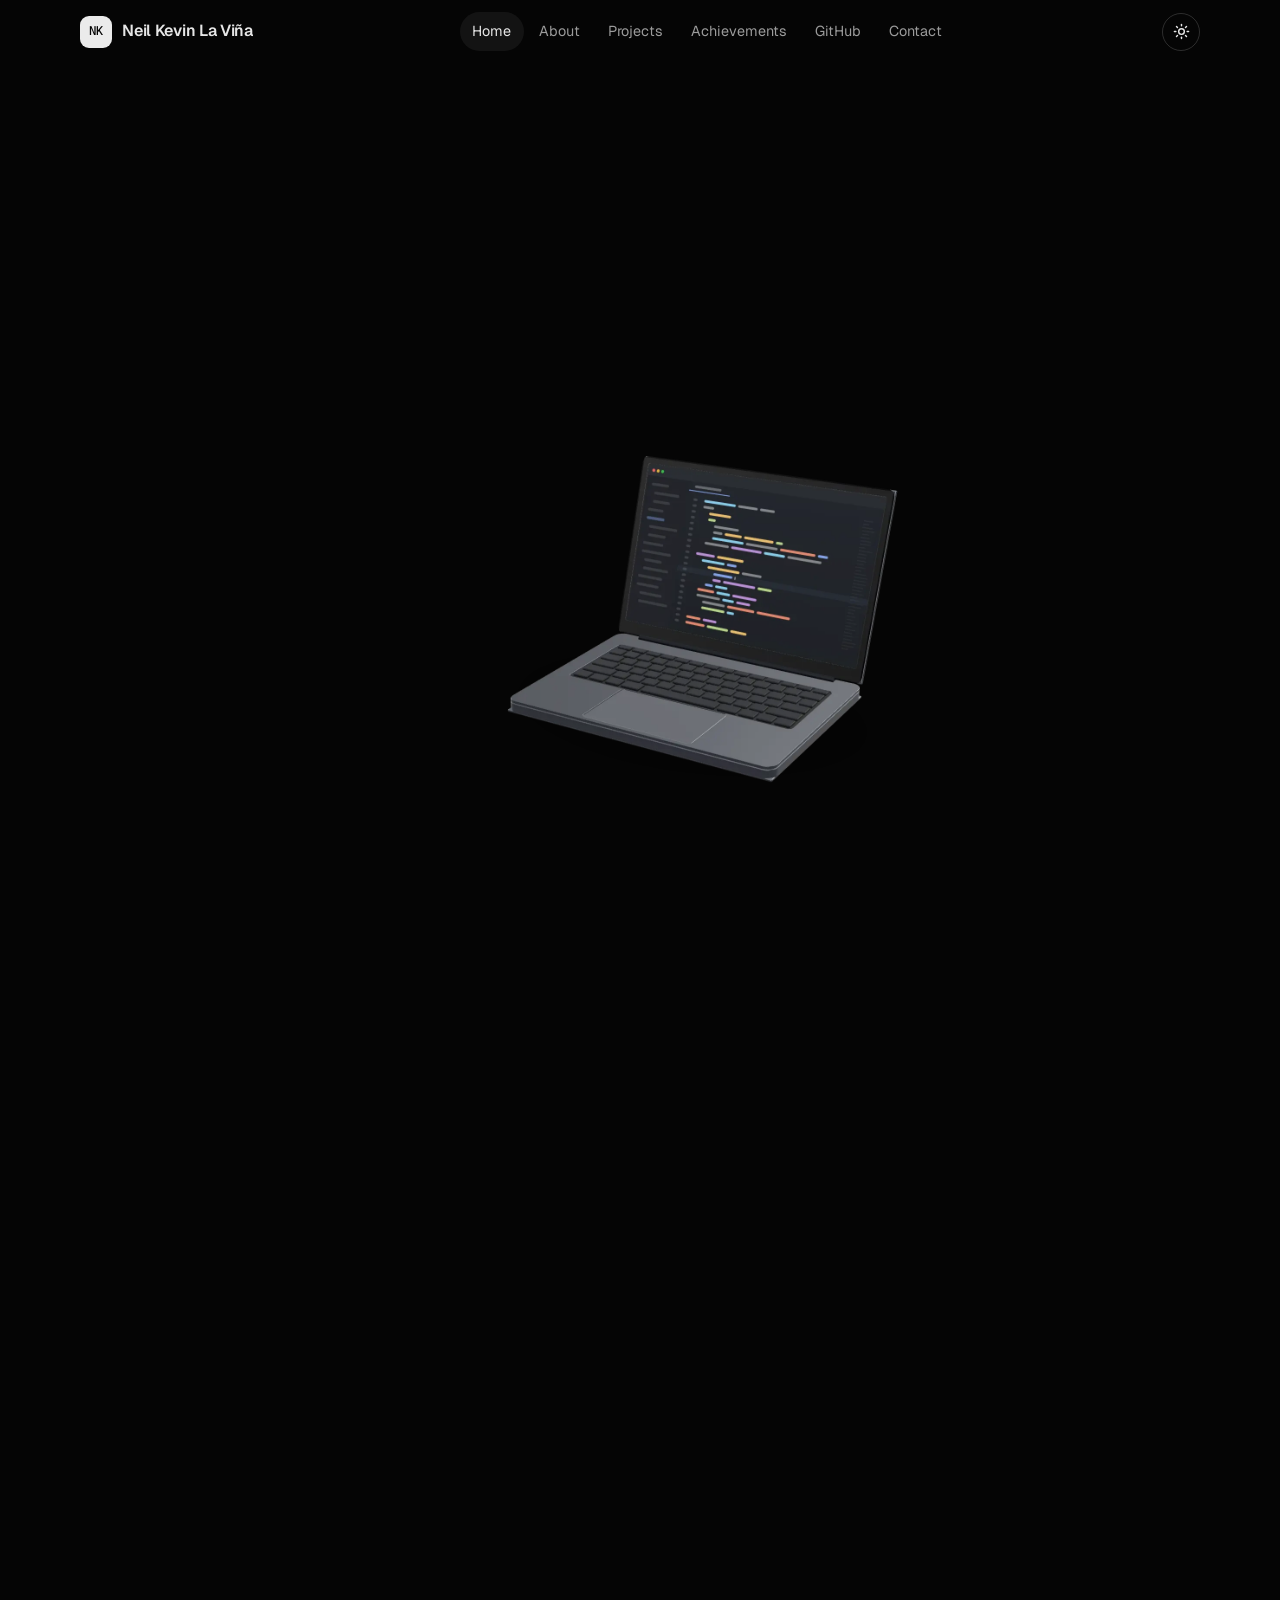
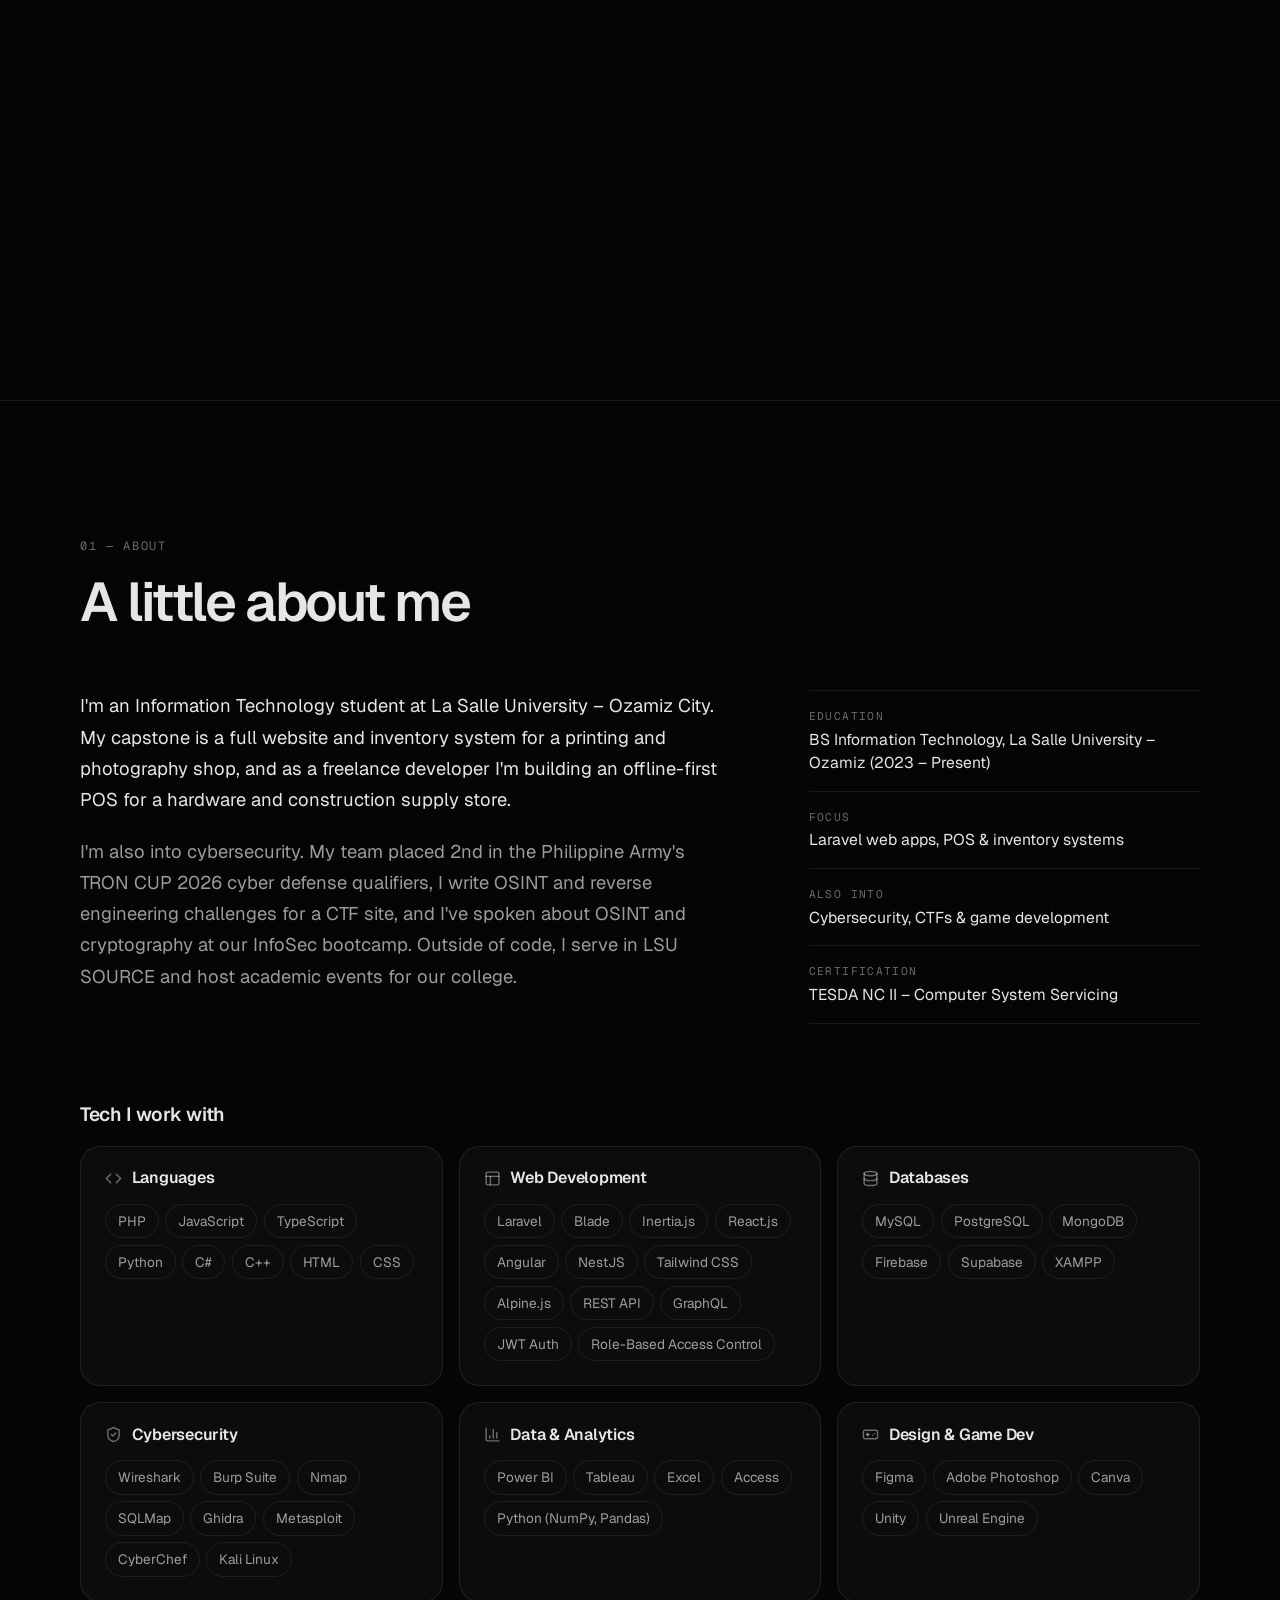
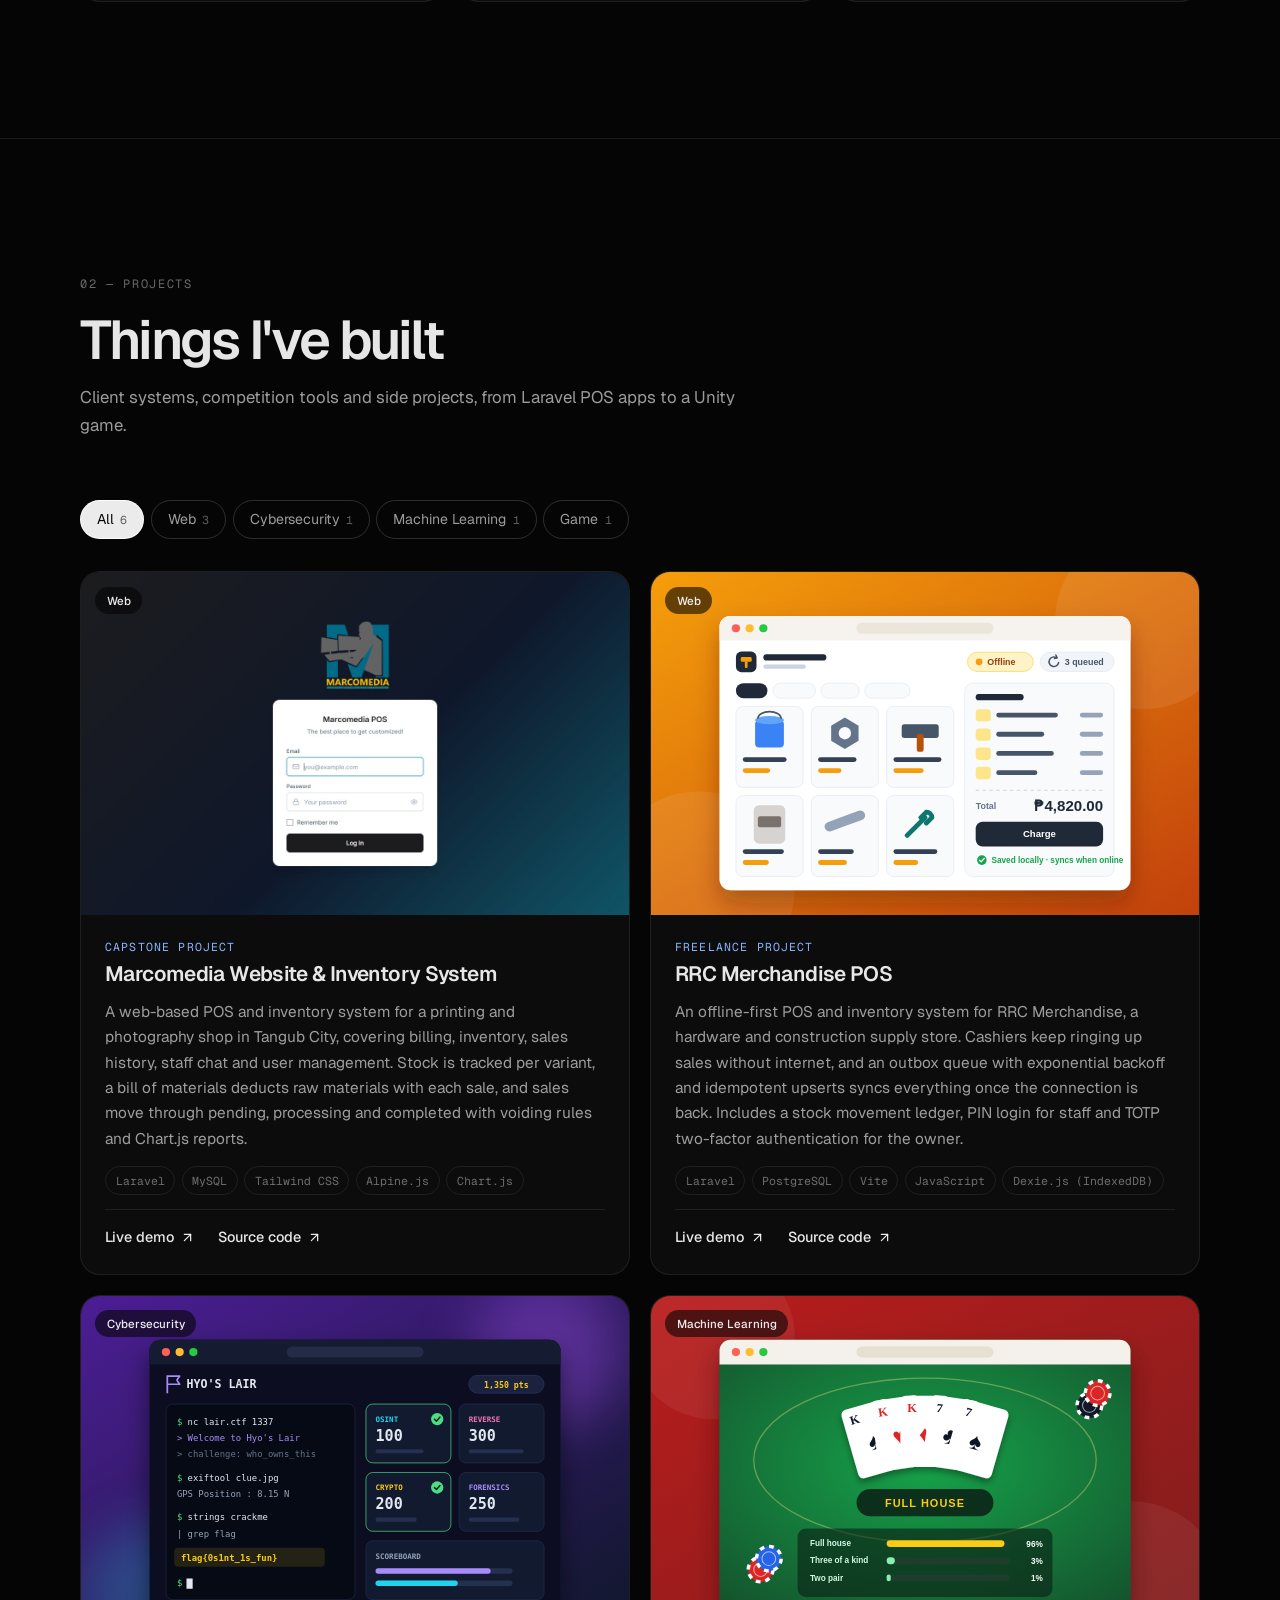
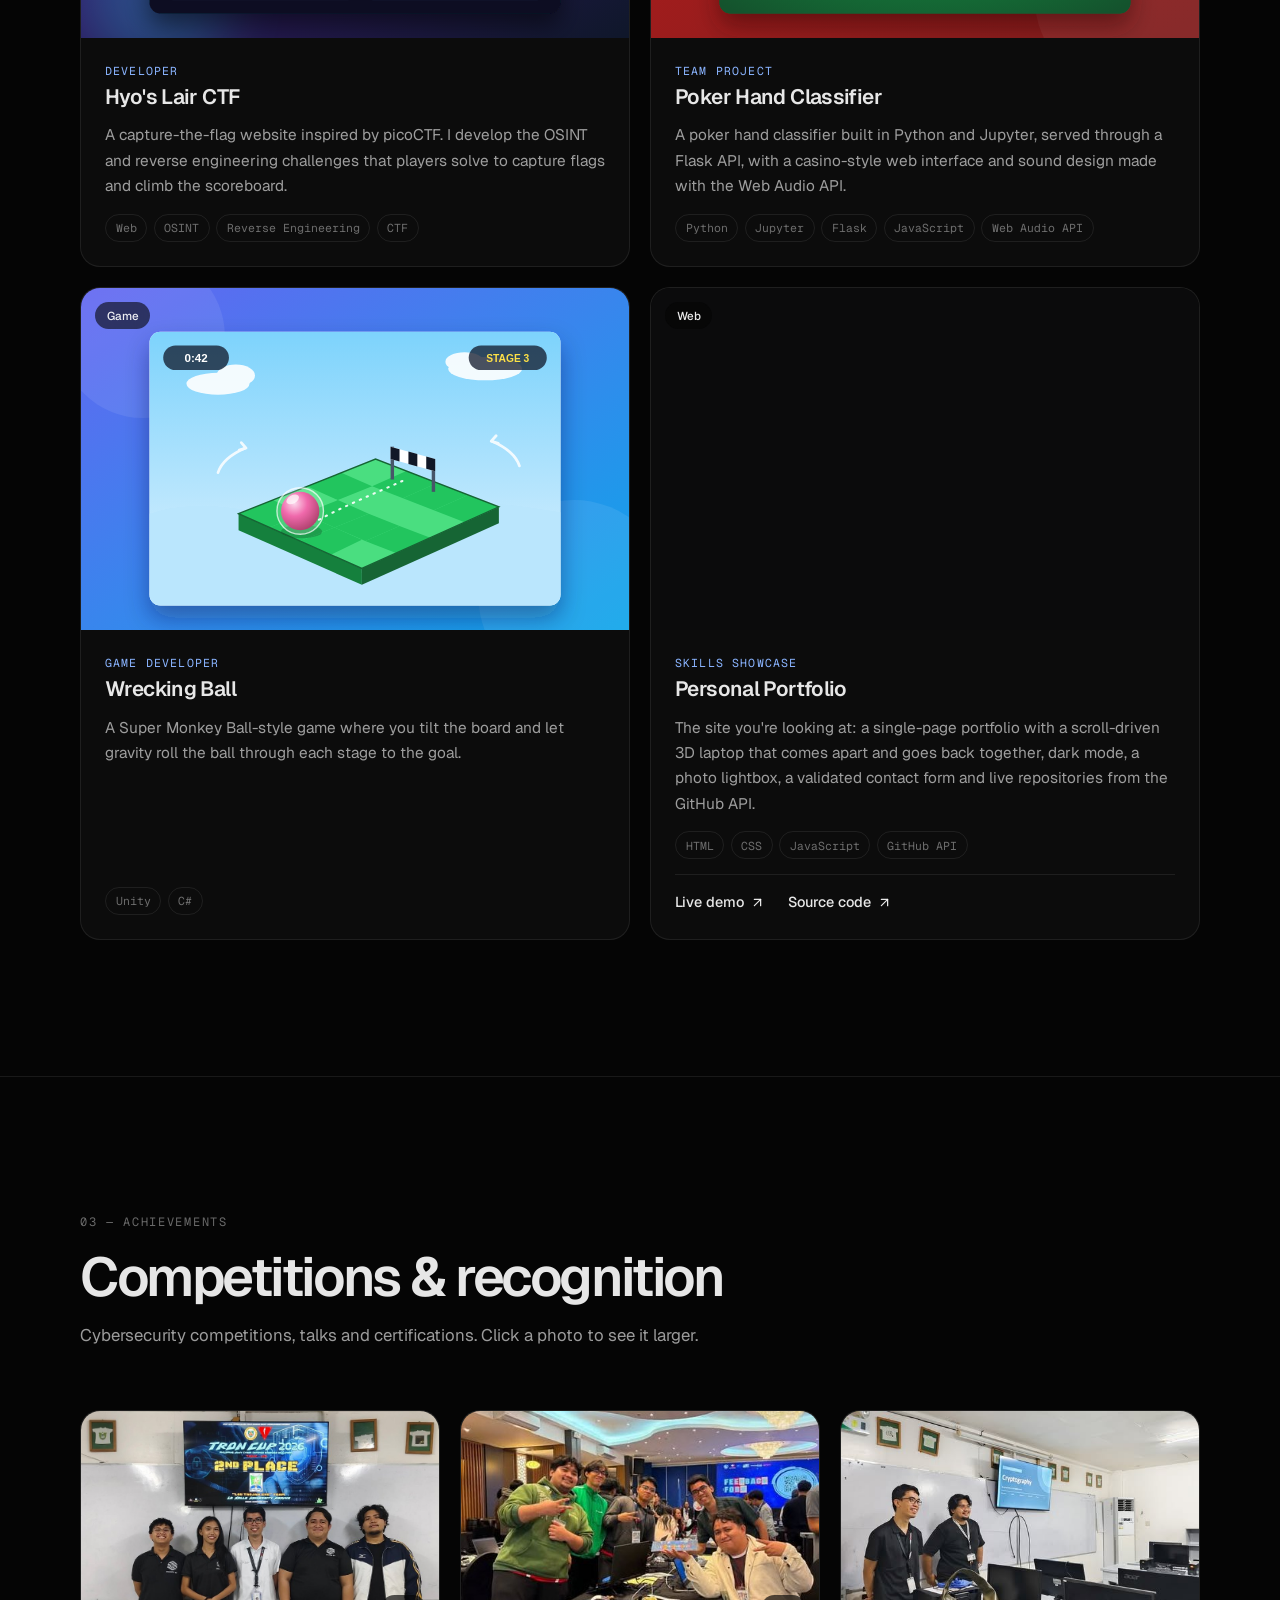
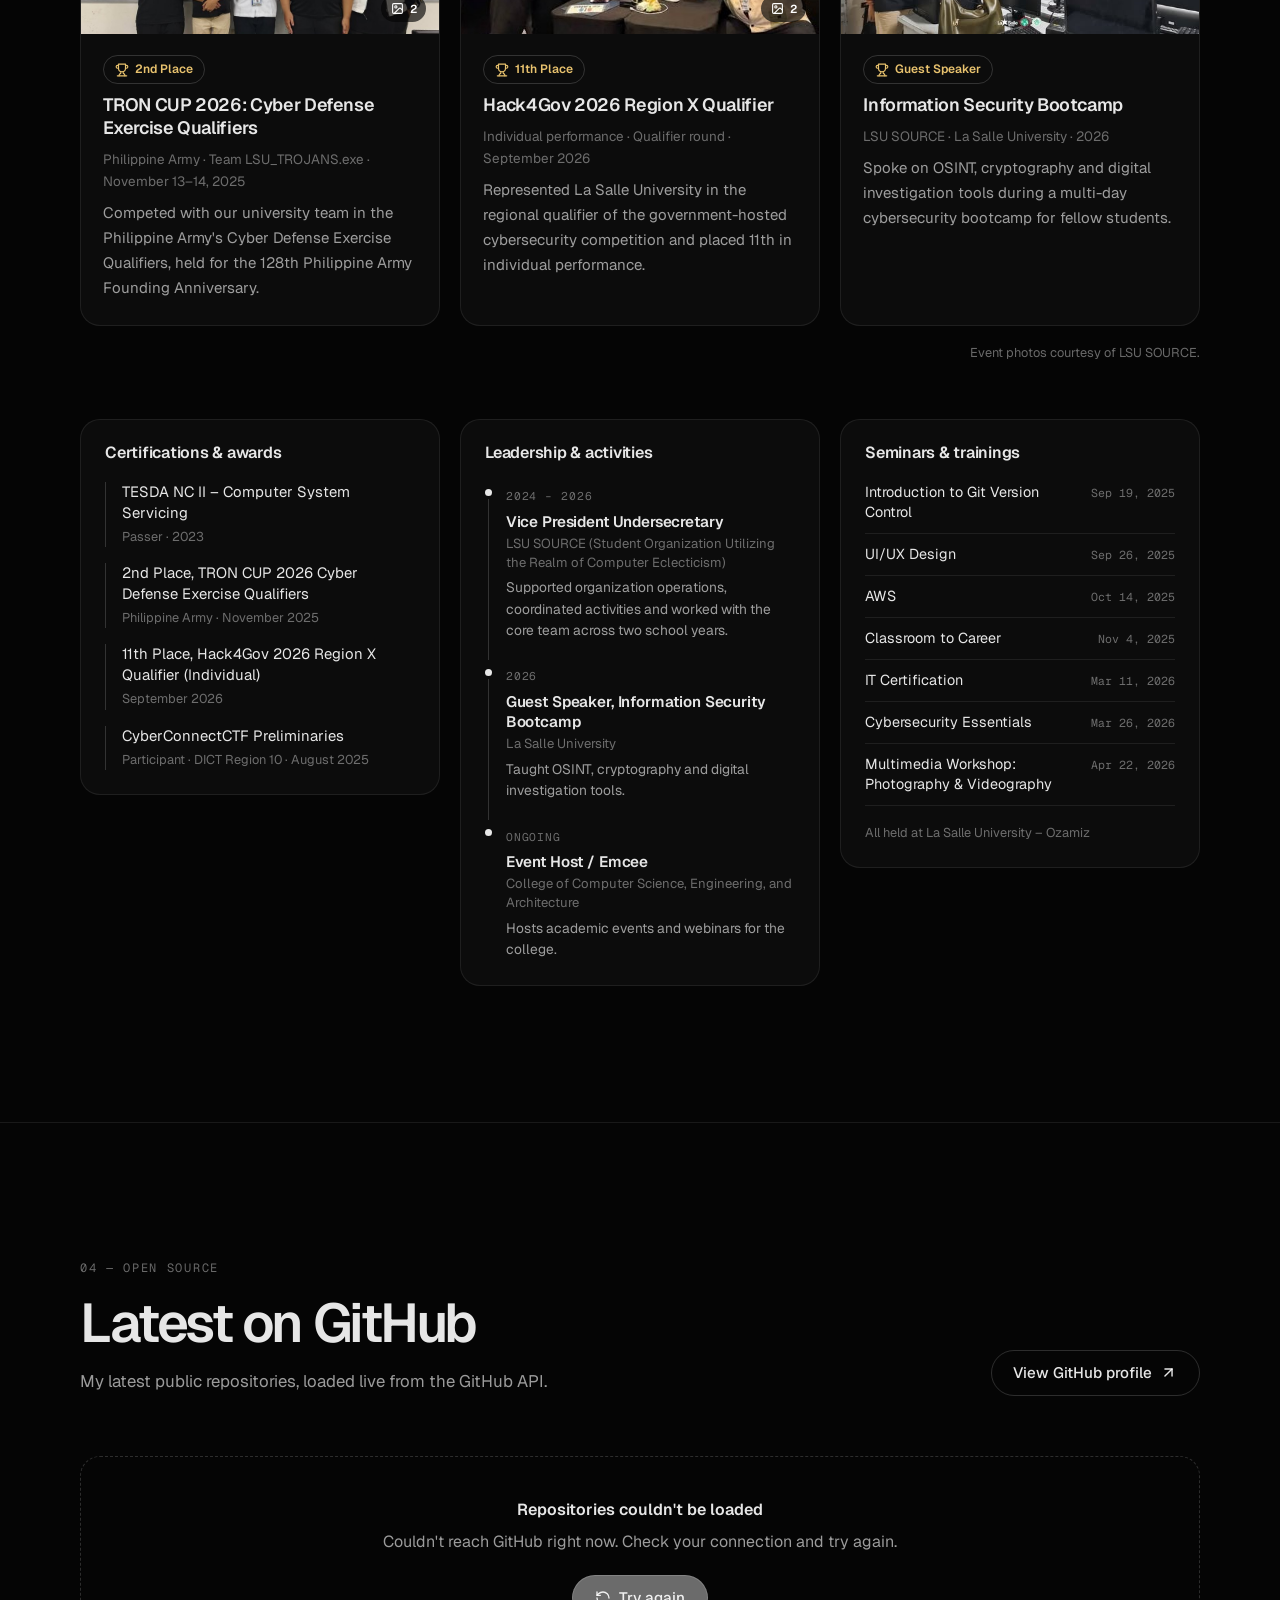
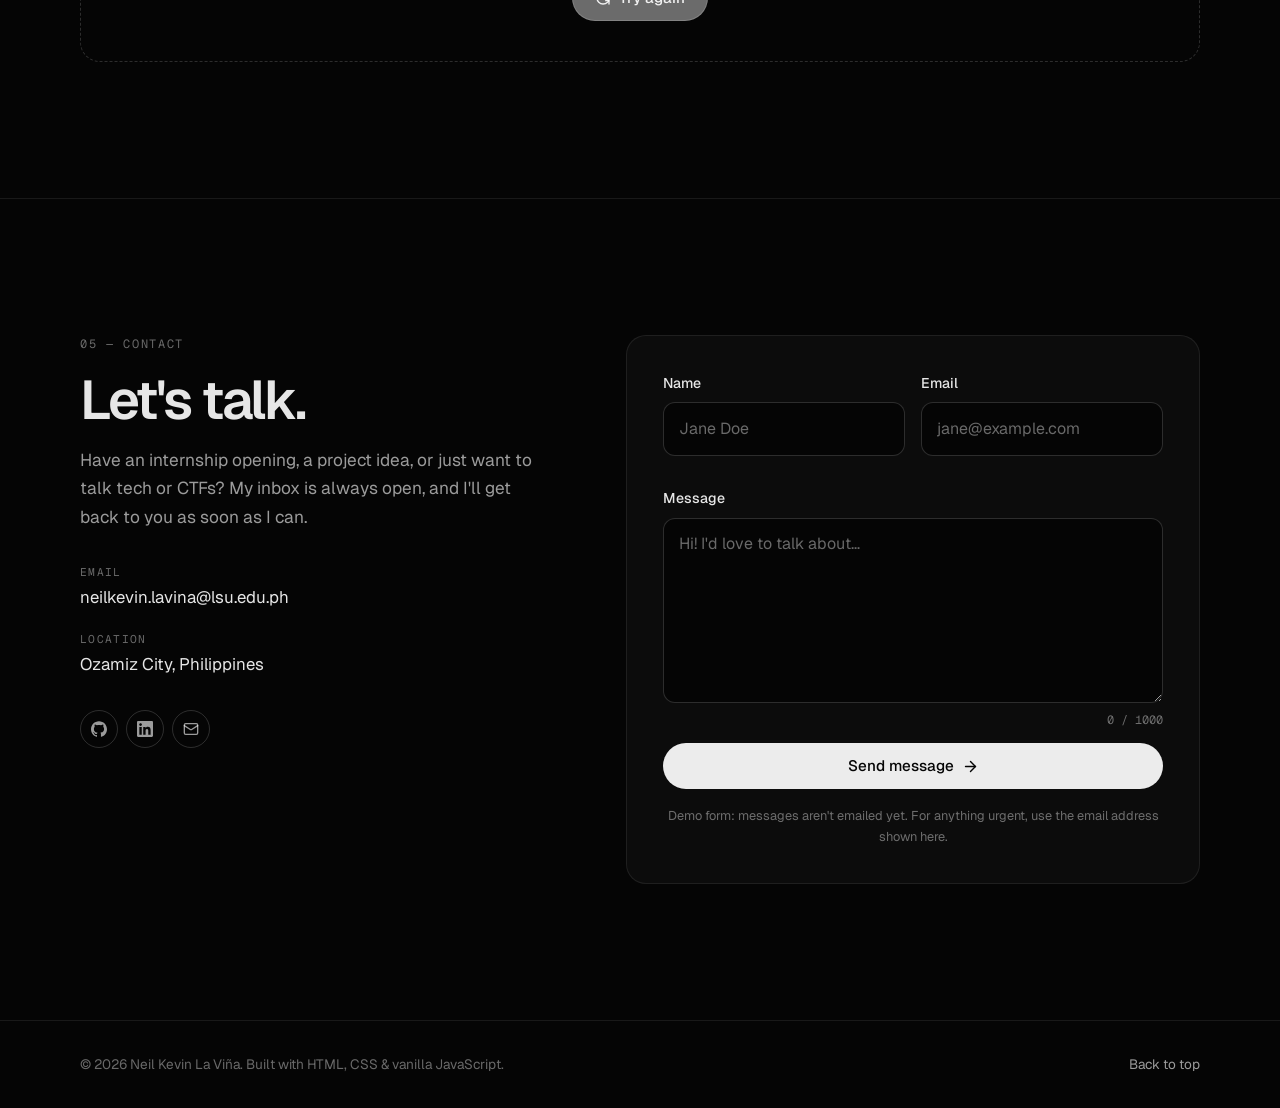
==== commit 052b5238: "Redesign portfolio with a scroll-driven 3D laptop story Co-Authored-By: Claude Opus 5.5 <noreply@ant" ====
--- a/index.html
+++ b/index.html
@@ -1,43 +1,41 @@
 <!DOCTYPE html>
-<html lang="en">
+<html lang="en" data-theme="dark">
 <head>
   <meta charset="UTF-8">
   <meta name="viewport" content="width=device-width, initial-scale=1.0">
   <title>Neil Kevin La Viña | BSIT Student &amp; Software Developer</title>
   <meta name="description" content="Portfolio of Neil Kevin La Viña, a BSIT student at La Salle University – Ozamiz who builds POS and inventory systems in Laravel and competes in cybersecurity competitions.">
   <meta name="author" content="Neil Kevin La Viña">
-  <meta name="theme-color" content="#f6f6fb">
-
+  <meta name="theme-color" content="#050505">
   <meta property="og:type" content="website">
   <meta property="og:title" content="Neil Kevin La Viña | BSIT Student &amp; Software Developer">
   <meta property="og:description" content="Portfolio of Neil Kevin La Viña, a BSIT student at La Salle University – Ozamiz who builds POS and inventory systems in Laravel and competes in cybersecurity competitions.">
-
   <link rel="icon" href="assets/favicon.svg" type="image/svg+xml">
-
   <link rel="preconnect" href="https://fonts.googleapis.com">
   <link rel="preconnect" href="https://fonts.gstatic.com" crossorigin>
-  <link rel="stylesheet" href="https://fonts.googleapis.com/css2?family=JetBrains+Mono:wght@400;500&family=Plus+Jakarta+Sans:wght@400;500;600;700;800&display=swap">
+  <link rel="stylesheet" href="https://fonts.googleapis.com/css2?family=Geist:wght@300..700&family=Geist+Mono:wght@400;500&display=swap">
   <link rel="stylesheet" href="css/style.css">
-
   <script>
     (function () {
-      var theme = null;
-      try { theme = localStorage.getItem('theme'); } catch (e) {}
-      if (theme !== 'light' && theme !== 'dark') {
-        theme = window.matchMedia('(prefers-color-scheme: dark)').matches ? 'dark' : 'light';
-      }
-      document.documentElement.setAttribute('data-theme', theme);
+      var root = document.documentElement;
+      var theme = 'dark';
+      try { if (localStorage.getItem('theme') === 'light') theme = 'light'; } catch (e) {}
+      root.setAttribute('data-theme', theme);
+      root.classList.add('js', 'is-loading');
+      setTimeout(function () { root.classList.remove('is-loading'); }, 20000);
     })();
   </script>
-
   <script src="js/config.js" defer></script>
   <script src="js/main.js" defer></script>
 </head>
 <body>
   <a class="skip-link" href="#main">Skip to content</a>
-  <div class="scroll-progress" aria-hidden="true"></div>
-
-  <!-- Header / Navigation  -->
+
+  <div class="loader" id="loader" role="status" aria-live="polite">
+    <span class="loader-spinner" aria-hidden="true"></span>
+    <span class="loader-text">Loading <span id="loader-percent">0</span>%</span>
+  </div>
+
   <header class="site-header">
     <div class="container header-inner">
       <a href="#home" class="logo" aria-label="Back to top">
@@ -57,97 +55,72 @@
       </nav>
 
       <div class="header-actions">
-        <button class="icon-btn theme-toggle" type="button" aria-label="Switch to dark mode">
+        <button class="icon-btn theme-toggle" type="button" aria-label="Switch to light mode">
           <svg class="icon-moon" viewBox="0 0 24 24" fill="none" stroke="currentColor" stroke-width="2" stroke-linecap="round" stroke-linejoin="round" aria-hidden="true"><path d="M12 3a6 6 0 0 0 9 9 9 9 0 1 1-9-9Z"/></svg>
           <svg class="icon-sun" viewBox="0 0 24 24" fill="none" stroke="currentColor" stroke-width="2" stroke-linecap="round" stroke-linejoin="round" aria-hidden="true"><circle cx="12" cy="12" r="4"/><path d="M12 2v2"/><path d="M12 20v2"/><path d="m4.93 4.93 1.41 1.41"/><path d="m17.66 17.66 1.41 1.41"/><path d="M2 12h2"/><path d="M20 12h2"/><path d="m6.34 17.66-1.41 1.41"/><path d="m19.07 4.93-1.41 1.41"/></svg>
         </button>
         <button class="icon-btn menu-toggle" type="button" aria-label="Open menu" aria-expanded="false" aria-controls="site-nav">
           <span class="menu-bar"></span>
           <span class="menu-bar"></span>
-          <span class="menu-bar"></span>
         </button>
       </div>
     </div>
   </header>
 
   <main id="main">
-    <!- Home -->
-    <section id="home" class="hero" aria-labelledby="hero-title">
-      <div class="hero-bg" aria-hidden="true">
-        <span class="blob blob-1"></span>
-        <span class="blob blob-2"></span>
-        <span class="grid-pattern"></span>
-      </div>
-
-      <div class="container hero-inner">
-        <div class="hero-content">
-          <p class="hero-badge intro" style="--i: 0" data-availability>
+    <section id="home" class="story" aria-labelledby="hero-title">
+      <div class="story-sticky">
+        <canvas class="story-canvas" id="story-canvas" aria-hidden="true"></canvas>
+
+        <div class="story-panel story-hero" data-panel="hero">
+          <img class="hero-avatar" data-avatar src="assets/images/profile.jpg" alt="Portrait of Neil Kevin La Viña" width="88" height="88" fetchpriority="high">
+          <p class="hero-badge" data-availability>
             <span class="pulse-dot" aria-hidden="true"></span>
             <span data-bind="availability">Open to software development internships</span>
           </p>
-
-          <h1 id="hero-title" class="hero-title intro" style="--i: 1">
-            Hi, I'm <span class="gradient-text" data-bind="name">Neil Kevin La Viña</span>
-          </h1>
-
-          <p class="hero-role intro" style="--i: 2">
-            <span data-bind="rolesPrefix">I build</span>
-            <span class="typed" data-typing aria-hidden="true"></span><span class="typed-cursor" aria-hidden="true"></span>
-            <span class="visually-hidden" data-bind="rolesText"></span>
-          </p>
-
-          <p class="hero-bio intro" style="--i: 3" data-bind="bio">
-            BSIT student at La Salle University – Ozamiz. I build POS and inventory systems in Laravel for real clients and compete in cybersecurity competitions.
-          </p>
-
-          <div class="hero-actions intro" style="--i: 4">
-            <a href="#projects" class="btn btn-primary">
-              View my work
-              <svg viewBox="0 0 24 24" fill="none" stroke="currentColor" stroke-width="2" stroke-linecap="round" stroke-linejoin="round" aria-hidden="true"><path d="M5 12h14"/><path d="m12 5 7 7-7 7"/></svg>
-            </a>
+          <h1 id="hero-title" class="hero-title" data-bind="name">Neil Kevin La Viña</h1>
+          <p class="hero-role" data-bind="role">BSIT Student &amp; Software Developer</p>
+          <p class="hero-bio" data-bind="bio">BSIT student at La Salle University – Ozamiz. I build POS and inventory systems in Laravel for real clients and compete in cybersecurity competitions.</p>
+          <ul class="social-list" data-socials aria-label="Social links"></ul>
+        </div>
+
+        <div class="story-panel story-side story-left" data-panel="left">
+          <div class="story-copy">
+            <p class="story-eyebrow" data-story="left.eyebrow"></p>
+            <h2 class="story-title" data-story="left.title"></h2>
+            <p class="story-text" data-story="left.text"></p>
+          </div>
+        </div>
+
+        <div class="story-panel story-side story-right" data-panel="right">
+          <div class="story-copy">
+            <p class="story-eyebrow" data-story="right.eyebrow"></p>
+            <h2 class="story-title" data-story="right.title"></h2>
+            <p class="story-text" data-story="right.text"></p>
+          </div>
+        </div>
+
+        <div class="story-panel story-cta" data-panel="cta">
+          <h2 class="story-title" data-story="cta.title"></h2>
+          <p class="story-text" data-story="cta.text"></p>
+          <div class="story-actions">
+            <a href="#projects" class="btn btn-primary">See my work</a>
             <a href="#contact" class="btn btn-ghost">Get in touch</a>
-            <a class="btn btn-ghost" data-resume href="#" download hidden>
-              <svg viewBox="0 0 24 24" fill="none" stroke="currentColor" stroke-width="2" stroke-linecap="round" stroke-linejoin="round" aria-hidden="true"><path d="M21 15v4a2 2 0 0 1-2 2H5a2 2 0 0 1-2-2v-4"/><path d="m7 10 5 5 5-5"/><path d="M12 15V3"/></svg>
-              Resume
-            </a>
-          </div>
-
-          <ul class="social-list intro" style="--i: 5" data-socials aria-label="Social links"></ul>
-        </div>
-
-        <div class="hero-visual intro" style="--i: 2">
-          <div class="avatar-frame">
-            <img class="avatar" data-avatar src="assets/images/profile.jpg" alt="Portrait of Neil Kevin La Viña" width="400" height="400" fetchpriority="high">
-          </div>
-
-          <div class="floating-card card-1" aria-hidden="true">
-            <span class="fc-icon">
-              <svg viewBox="0 0 24 24" fill="none" stroke="currentColor" stroke-width="2" stroke-linecap="round" stroke-linejoin="round"><path d="m16 18 6-6-6-6"/><path d="m8 6-6 6 6 6"/></svg>
-            </span>
-            <span class="fc-text"><small>Currently</small><span data-bind="role">BSIT Student &amp; Software Developer</span></span>
-          </div>
-
-          <div class="floating-card card-2" aria-hidden="true">
-            <span class="fc-icon">
-              <svg viewBox="0 0 24 24" fill="none" stroke="currentColor" stroke-width="2" stroke-linecap="round" stroke-linejoin="round"><path d="M20 10c0 6-8 12-8 12s-8-6-8-12a8 8 0 0 1 16 0Z"/><circle cx="12" cy="10" r="3"/></svg>
-            </span>
-            <span class="fc-text"><small>Based in</small><span data-bind="location">Ozamiz City, Philippines</span></span>
-          </div>
-        </div>
-      </div>
-
-      <a href="#about" class="scroll-hint" aria-label="Scroll to the About section">
-        <span class="scroll-hint-wheel"></span>
-      </a>
-    </section>
-
-    <!-- About -->
+          </div>
+        </div>
+
+        <a href="#about" class="story-panel scroll-cue" data-panel="cue" aria-label="Skip the animation and go to the About section">
+          <span>Scroll</span>
+          <i aria-hidden="true"></i>
+        </a>
+      </div>
+    </section>
+
     <section id="about" class="section" aria-labelledby="about-title">
       <div class="container">
         <header class="section-header" data-reveal>
-          <p class="eyebrow">01 &middot; About</p>
+          <p class="eyebrow">01 &mdash; About</p>
           <h2 id="about-title" class="section-title">A little about me</h2>
-          <p class="section-subtitle">Who I am, what I'm working on, and the tools I build with.</p>
         </header>
 
         <div class="about-grid">
@@ -160,11 +133,10 @@
       </div>
     </section>
 
-    <!-- Projects -->
-    <section id="projects" class="section section-alt" aria-labelledby="projects-title">
+    <section id="projects" class="section" aria-labelledby="projects-title">
       <div class="container">
         <header class="section-header" data-reveal>
-          <p class="eyebrow">02 &middot; Projects</p>
+          <p class="eyebrow">02 &mdash; Projects</p>
           <h2 id="projects-title" class="section-title">Things I've built</h2>
           <p class="section-subtitle">Client systems, competition tools and side projects, from Laravel POS apps to a Unity game.</p>
         </header>
@@ -176,11 +148,10 @@
       </div>
     </section>
 
-    <!-- Achievements -->
     <section id="achievements" class="section" aria-labelledby="achievements-title">
       <div class="container">
         <header class="section-header" data-reveal>
-          <p class="eyebrow">03 &middot; Achievements</p>
+          <p class="eyebrow">03 &mdash; Achievements</p>
           <h2 id="achievements-title" class="section-title">Competitions &amp; recognition</h2>
           <p class="section-subtitle">Cybersecurity competitions, talks and certifications. Click a photo to see it larger.</p>
         </header>
@@ -189,33 +160,16 @@
         <p class="photo-credit" id="photo-credit" data-reveal hidden></p>
 
         <div class="credentials">
-          <article class="credential-card card" data-reveal>
-            <h3 class="credential-title">
-              <span class="skill-icon" aria-hidden="true">
-                <svg viewBox="0 0 24 24" fill="none" stroke="currentColor" stroke-width="2" stroke-linecap="round" stroke-linejoin="round"><circle cx="12" cy="8" r="6"/><path d="M15.48 12.89 17 22l-5-3-5 3 1.52-9.11"/></svg>
-              </span>
-              Certifications &amp; awards
-            </h3>
+          <article class="credential-card" data-reveal>
+            <h3 class="credential-title">Certifications &amp; awards</h3>
             <ul class="credential-list" id="certifications"></ul>
           </article>
-
-          <article class="credential-card card" data-reveal style="--delay: 100ms">
-            <h3 class="credential-title">
-              <span class="skill-icon" aria-hidden="true">
-                <svg viewBox="0 0 24 24" fill="none" stroke="currentColor" stroke-width="2" stroke-linecap="round" stroke-linejoin="round"><path d="M16 21v-2a4 4 0 0 0-4-4H6a4 4 0 0 0-4 4v2"/><circle cx="9" cy="7" r="4"/><path d="M22 21v-2a4 4 0 0 0-3-3.87"/><path d="M16 3.13a4 4 0 0 1 0 7.75"/></svg>
-              </span>
-              Leadership &amp; activities
-            </h3>
+          <article class="credential-card" data-reveal style="--delay: 100ms">
+            <h3 class="credential-title">Leadership &amp; activities</h3>
             <ol class="timeline" id="leadership"></ol>
           </article>
-
-          <article class="credential-card card" data-reveal style="--delay: 200ms">
-            <h3 class="credential-title">
-              <span class="skill-icon" aria-hidden="true">
-                <svg viewBox="0 0 24 24" fill="none" stroke="currentColor" stroke-width="2" stroke-linecap="round" stroke-linejoin="round"><path d="M21.42 10.92a1 1 0 0 0-.02-1.84L12.83 5.18a2 2 0 0 0-1.66 0L2.6 9.08a1 1 0 0 0 0 1.83l8.57 3.91a2 2 0 0 0 1.66 0z"/><path d="M22 10v6"/><path d="M6 12.5V16a6 3 0 0 0 12 0v-3.5"/></svg>
-              </span>
-              Seminars &amp; trainings
-            </h3>
+          <article class="credential-card" data-reveal style="--delay: 200ms">
+            <h3 class="credential-title">Seminars &amp; trainings</h3>
             <ul class="training-list" id="trainings"></ul>
             <p class="credential-note" id="trainings-host" hidden></p>
           </article>
@@ -223,17 +177,17 @@
       </div>
     </section>
 
-    <section id="github" class="section section-alt" aria-labelledby="github-title">
+    <section id="github" class="section" aria-labelledby="github-title">
       <div class="container">
         <div class="section-header-row">
           <header class="section-header" data-reveal>
-            <p class="eyebrow">04 &middot; Open source</p>
+            <p class="eyebrow">04 &mdash; Open source</p>
             <h2 id="github-title" class="section-title">Latest on GitHub</h2>
             <p class="section-subtitle" id="repo-status">Loaded live from the GitHub API.</p>
           </header>
           <a class="btn btn-ghost" id="github-profile-link" href="#" target="_blank" rel="noopener noreferrer" data-reveal hidden>
-            <svg viewBox="0 0 24 24" fill="currentColor" aria-hidden="true"><path d="M12 .297c-6.63 0-12 5.373-12 12 0 5.303 3.438 9.8 8.205 11.385.6.113.82-.258.82-.577 0-.285-.01-1.04-.015-2.04-3.338.724-4.042-1.61-4.042-1.61C4.422 18.07 3.633 17.7 3.633 17.7c-1.087-.744.084-.729.084-.729 1.205.084 1.838 1.236 1.838 1.236 1.07 1.835 2.809 1.305 3.495.998.108-.776.417-1.305.76-1.605-2.665-.3-5.466-1.332-5.466-5.93 0-1.31.465-2.38 1.235-3.22-.135-.303-.54-1.523.105-3.176 0 0 1.005-.322 3.3 1.23.96-.267 1.98-.399 3-.405 1.02.006 2.04.138 3 .405 2.28-1.552 3.285-1.23 3.285-1.23.645 1.653.24 2.873.12 3.176.765.84 1.23 1.91 1.23 3.22 0 4.61-2.805 5.625-5.475 5.92.42.36.81 1.096.81 2.22 0 1.606-.015 2.896-.015 3.286 0 .315.21.69.825.57C20.565 22.092 24 17.592 24 12.297c0-6.627-5.373-12-12-12"/></svg>
             View GitHub profile
+            <svg viewBox="0 0 24 24" fill="none" stroke="currentColor" stroke-width="2" stroke-linecap="round" stroke-linejoin="round" aria-hidden="true"><path d="M7 17 17 7"/><path d="M7 7h10v10"/></svg>
           </a>
         </div>
 
@@ -241,92 +195,70 @@
       </div>
     </section>
 
-    <!-- Contact -->
     <section id="contact" class="section" aria-labelledby="contact-title">
-      <div class="container">
-        <header class="section-header" data-reveal>
-          <p class="eyebrow">05 &middot; Contact</p>
-          <h2 id="contact-title" class="section-title">Let's talk</h2>
-          <p class="section-subtitle">Send me a message and I'll get back to you as soon as I can.</p>
-        </header>
-
-        <div class="contact-grid">
-          <aside class="contact-info card" data-reveal>
-            <h3 class="contact-heading">Let's build something together</h3>
-            <p class="contact-blurb" data-bind="contactBlurb">Have an internship opening, a project idea, or just want to talk tech or CTFs? My inbox is always open.</p>
-
-            <ul class="contact-list">
-              <li class="contact-item">
-                <span class="ci-icon" aria-hidden="true">
-                  <svg viewBox="0 0 24 24" fill="none" stroke="currentColor" stroke-width="2" stroke-linecap="round" stroke-linejoin="round"><rect width="20" height="16" x="2" y="4" rx="2"/><path d="m22 7-8.97 5.7a1.94 1.94 0 0 1-2.06 0L2 7"/></svg>
-                </span>
-                <span class="ci-text">
-                  <small>Email</small>
-                  <a href="mailto:neilkevin.lavina@lsu.edu.ph" data-email-link data-bind="email">neilkevin.lavina@lsu.edu.ph</a>
-                </span>
-              </li>
-              <li class="contact-item">
-                <span class="ci-icon" aria-hidden="true">
-                  <svg viewBox="0 0 24 24" fill="none" stroke="currentColor" stroke-width="2" stroke-linecap="round" stroke-linejoin="round"><path d="M20 10c0 6-8 12-8 12s-8-6-8-12a8 8 0 0 1 16 0Z"/><circle cx="12" cy="10" r="3"/></svg>
-                </span>
-                <span class="ci-text">
-                  <small>Location</small>
-                  <span data-bind="location">Ozamiz City, Philippines</span>
-                </span>
-              </li>
-            </ul>
-
-            <div class="contact-social">
-              <small>Find me online</small>
-              <ul class="social-list" data-socials aria-label="Social links"></ul>
+      <div class="container contact-grid">
+        <div class="contact-info" data-reveal>
+          <p class="eyebrow">05 &mdash; Contact</p>
+          <h2 id="contact-title" class="section-title">Let's talk.</h2>
+          <p class="contact-blurb" data-bind="contactBlurb">Have an internship opening, a project idea, or just want to talk tech or CTFs? My inbox is always open.</p>
+
+          <ul class="contact-list">
+            <li class="contact-item">
+              <small>Email</small>
+              <a href="mailto:neilkevin.lavina@lsu.edu.ph" data-email-link data-bind="email">neilkevin.lavina@lsu.edu.ph</a>
+            </li>
+            <li class="contact-item">
+              <small>Location</small>
+              <span data-bind="location">Ozamiz City, Philippines</span>
+            </li>
+          </ul>
+
+          <ul class="social-list" data-socials aria-label="Social links"></ul>
+        </div>
+
+        <form class="contact-form" id="contact-form" novalidate data-reveal style="--delay: 120ms">
+          <div class="form-row">
+            <div class="form-field">
+              <label for="name">Name</label>
+              <input id="name" name="name" type="text" autocomplete="name" placeholder="Jane Doe" required aria-describedby="name-error">
+              <p class="field-error" id="name-error"></p>
             </div>
-          </aside>
-
-          <form class="contact-form card" id="contact-form" novalidate data-reveal style="--delay: 120ms">
-            <div class="form-row">
-              <div class="form-field">
-                <label for="name">Name</label>
-                <input id="name" name="name" type="text" autocomplete="name" placeholder="Jane Doe" required aria-describedby="name-error">
-                <p class="field-error" id="name-error"></p>
-              </div>
-              <div class="form-field">
-                <label for="email">Email</label>
-                <input id="email" name="email" type="email" autocomplete="email" inputmode="email" placeholder="jane@example.com" required aria-describedby="email-error">
-                <p class="field-error" id="email-error"></p>
-              </div>
+            <div class="form-field">
+              <label for="email">Email</label>
+              <input id="email" name="email" type="email" autocomplete="email" inputmode="email" placeholder="jane@example.com" required aria-describedby="email-error">
+              <p class="field-error" id="email-error"></p>
             </div>
-
-            <div class="form-field">
-              <label for="message">Message</label>
-              <textarea id="message" name="message" rows="6" maxlength="1000" placeholder="Hi! I'd love to talk about…" required aria-describedby="message-error message-count"></textarea>
-              <div class="field-meta">
-                <p class="field-error" id="message-error"></p>
-                <span class="char-count" id="message-count">0 / 1000</span>
-              </div>
+          </div>
+
+          <div class="form-field">
+            <label for="message">Message</label>
+            <textarea id="message" name="message" rows="6" maxlength="1000" placeholder="Hi! I'd love to talk about…" required aria-describedby="message-error message-count"></textarea>
+            <div class="field-meta">
+              <p class="field-error" id="message-error"></p>
+              <span class="char-count" id="message-count">0 / 1000</span>
             </div>
-
-            <button type="submit" class="btn btn-primary btn-block">
-              <span class="btn-label">Send message</span>
-              <svg class="btn-icon" viewBox="0 0 24 24" fill="none" stroke="currentColor" stroke-width="2" stroke-linecap="round" stroke-linejoin="round" aria-hidden="true"><path d="m22 2-7 20-4-9-9-4Z"/><path d="M22 2 11 13"/></svg>
-              <span class="spinner" aria-hidden="true"></span>
-            </button>
-            <p class="form-note">Demo form: messages aren't emailed yet. For anything urgent, use the email address shown here.</p>
-          </form>
-        </div>
+          </div>
+
+          <button type="submit" class="btn btn-primary btn-block">
+            <span class="btn-label">Send message</span>
+            <svg class="btn-icon" viewBox="0 0 24 24" fill="none" stroke="currentColor" stroke-width="2" stroke-linecap="round" stroke-linejoin="round" aria-hidden="true"><path d="M5 12h14"/><path d="m12 5 7 7-7 7"/></svg>
+            <span class="spinner" aria-hidden="true"></span>
+          </button>
+          <p class="form-note">Demo form: messages aren't emailed yet. For anything urgent, use the email address shown here.</p>
+        </form>
       </div>
     </section>
   </main>
 
-  <!-- Footer -->
   <footer class="site-footer">
     <div class="container footer-inner">
       <p>&copy; <span data-year>2026</span> <span data-bind="name">Neil Kevin La Viña</span>. Built with HTML, CSS &amp; vanilla JavaScript.</p>
-      <ul class="social-list social-list-sm" data-socials aria-label="Social links"></ul>
+      <a href="#home" class="footer-top">Back to top</a>
     </div>
   </footer>
 
   <button class="back-to-top" type="button" aria-label="Back to top">
-    <svg viewBox="0 0 24 24" fill="none" stroke="currentColor" stroke-width="2.25" stroke-linecap="round" stroke-linejoin="round" aria-hidden="true"><path d="m5 12 7-7 7 7"/><path d="M12 19V5"/></svg>
+    <svg viewBox="0 0 24 24" fill="none" stroke="currentColor" stroke-width="2" stroke-linecap="round" stroke-linejoin="round" aria-hidden="true"><path d="m5 12 7-7 7 7"/><path d="M12 19V5"/></svg>
   </button>
 
   <dialog class="lightbox" id="lightbox" aria-labelledby="lightbox-caption">
--- a/css/style.css
+++ b/css/style.css
@@ -1,106 +1,61 @@
-/* ==========================================================================
-   Portfolio stylesheet
-   --------------------------------------------------------------------------
-   1. Design tokens (light + dark theme)
-   2. Base & reset
-   3. Layout & utilities
-   4. Buttons, tags & cards
-   5. Header & navigation
-   6. Hero (Home)
-   7. About & skills
-   8. Projects
-   9. GitHub repositories
-   10. Contact form
-   11. Footer, toast & back-to-top
-   12. Animations
-   13. Responsive breakpoints
-   14. Reduced motion
-   ========================================================================== */
-
-/* 1. Design tokens
-   ========================================================================== */
 :root {
-  --font-sans: "Plus Jakarta Sans", system-ui, -apple-system, "Segoe UI", Roboto, sans-serif;
-  --font-mono: "JetBrains Mono", ui-monospace, SFMono-Regular, Consolas, monospace;
-
-  --bg: #f6f6fb;
-  --bg-alt: #eeeef7;
-  --surface: #ffffff;
-  --surface-2: #f3f3fa;
-  --text: #15152b;
-  --text-muted: #55556f;
-  --text-subtle: #6c6c88;
-  --border: #e2e2ee;
-  --border-strong: #cfcfe0;
-
-  --accent: #5546e8;
-  --accent-hover: #4335d2;
-  --accent-contrast: #ffffff;
-  --accent-soft: rgba(85, 70, 232, 0.1);
-  --accent-border: rgba(85, 70, 232, 0.45);
-  --accent-2: #0ea38f;
-  --gradient: linear-gradient(120deg, #5546e8 0%, #8b5cf6 50%, #0ea38f 100%);
-
-  --success: #12a150;
-  --danger: #d33434;
-  --danger-soft: rgba(211, 52, 52, 0.14);
-  --gold: #a35208;
-  --gold-soft: rgba(245, 158, 11, 0.16);
-
-  --shadow-sm: 0 1px 2px rgba(21, 21, 43, 0.06), 0 1px 3px rgba(21, 21, 43, 0.04);
-  --shadow-md: 0 10px 28px -10px rgba(21, 21, 43, 0.18);
-  --shadow-lg: 0 26px 50px -18px rgba(40, 30, 120, 0.28);
-  --header-bg: rgba(246, 246, 251, 0.78);
-  --badge-bg: rgba(255, 255, 255, 0.92);
-
-  --radius-sm: 8px;
+  --font-sans: "Geist", system-ui, -apple-system, "Segoe UI", Roboto, sans-serif;
+  --font-mono: "Geist Mono", ui-monospace, SFMono-Regular, Consolas, monospace;
+
+  --bg: #050505;
+  --bg-soft: #0b0b0c;
+  --surface: rgba(255, 255, 255, 0.03);
+  --surface-hover: rgba(255, 255, 255, 0.06);
+  --border: rgba(255, 255, 255, 0.08);
+  --border-strong: rgba(255, 255, 255, 0.16);
+  --heading: rgba(255, 255, 255, 0.9);
+  --text: rgba(255, 255, 255, 0.6);
+  --text-subtle: rgba(255, 255, 255, 0.4);
+  --primary: rgba(255, 255, 255, 0.92);
+  --on-primary: #050505;
+  --accent: #8ab4ff;
+  --success: #4ade80;
+  --danger: #ff7b7b;
+  --danger-soft: rgba(255, 123, 123, 0.16);
+  --gold: #e8c26e;
+  --header-bg: rgba(5, 5, 5, 0.72);
+  --scrim: rgba(5, 5, 5, 0.8);
+  --shadow: 0 30px 60px -30px rgba(0, 0, 0, 0.9);
+
   --radius: 14px;
-  --radius-lg: 22px;
+  --radius-lg: 20px;
   --radius-full: 999px;
-
-  --container: 1160px;
-  --header-h: 72px;
-  --ease-out: cubic-bezier(0.22, 1, 0.36, 1);
+  --container: 1120px;
+  --header-h: 64px;
+  --ease: cubic-bezier(0.22, 1, 0.36, 1);
+
+  color-scheme: dark;
+}
+
+[data-theme="light"] {
+  --bg: #fafafa;
+  --bg-soft: #f1f1f2;
+  --surface: rgba(0, 0, 0, 0.025);
+  --surface-hover: rgba(0, 0, 0, 0.05);
+  --border: rgba(0, 0, 0, 0.08);
+  --border-strong: rgba(0, 0, 0, 0.16);
+  --heading: rgba(0, 0, 0, 0.88);
+  --text: rgba(0, 0, 0, 0.6);
+  --text-subtle: rgba(0, 0, 0, 0.45);
+  --primary: rgba(0, 0, 0, 0.88);
+  --on-primary: #fafafa;
+  --accent: #2f5bd3;
+  --success: #15803d;
+  --danger: #c53030;
+  --danger-soft: rgba(197, 48, 48, 0.12);
+  --gold: #946210;
+  --header-bg: rgba(250, 250, 250, 0.75);
+  --scrim: rgba(250, 250, 250, 0.85);
+  --shadow: 0 30px 60px -30px rgba(0, 0, 0, 0.25);
 
   color-scheme: light;
 }
 
-[data-theme="dark"] {
-  --bg: #0b0b14;
-  --bg-alt: #10101c;
-  --surface: #151523;
-  --surface-2: #1c1c2e;
-  --text: #ececf6;
-  --text-muted: #a6a6c0;
-  --text-subtle: #8c8ca8;
-  --border: #26263a;
-  --border-strong: #35354f;
-
-  --accent: #8f84ff;
-  --accent-hover: #a79fff;
-  --accent-contrast: #0b0b14;
-  --accent-soft: rgba(143, 132, 255, 0.14);
-  --accent-border: rgba(143, 132, 255, 0.5);
-  --accent-2: #2dd4bf;
-  --gradient: linear-gradient(120deg, #8f84ff 0%, #c084fc 50%, #2dd4bf 100%);
-
-  --success: #34d399;
-  --danger: #f87171;
-  --danger-soft: rgba(248, 113, 113, 0.18);
-  --gold: #fbbf24;
-  --gold-soft: rgba(251, 191, 36, 0.14);
-
-  --shadow-sm: 0 1px 2px rgba(0, 0, 0, 0.4);
-  --shadow-md: 0 10px 28px -10px rgba(0, 0, 0, 0.65);
-  --shadow-lg: 0 26px 50px -18px rgba(0, 0, 0, 0.75);
-  --header-bg: rgba(11, 11, 20, 0.75);
-  --badge-bg: rgba(21, 21, 35, 0.9);
-
-  color-scheme: dark;
-}
-
-/* 2. Base & reset
-   ========================================================================== */
 *,
 *::before,
 *::after {
@@ -114,20 +69,28 @@
 
 body {
   margin: 0;
+  background: var(--bg);
+  color: var(--text);
   font-family: var(--font-sans);
   font-size: 1rem;
   line-height: 1.65;
-  color: var(--text);
-  background: var(--bg);
   -webkit-font-smoothing: antialiased;
   -moz-osx-font-smoothing: grayscale;
 }
 
 h1,
 h2,
-h3 {
-  line-height: 1.2;
-  color: var(--text);
+h3,
+h4 {
+  margin: 0;
+  color: var(--heading);
+  font-weight: 600;
+  line-height: 1.15;
+  letter-spacing: -0.03em;
+}
+
+p {
+  margin: 0;
 }
 
 img,
@@ -137,7 +100,7 @@
 }
 
 a {
-  color: var(--accent);
+  color: inherit;
 }
 
 button {
@@ -149,93 +112,30 @@
 }
 
 :focus-visible {
-  outline: 3px solid var(--accent);
+  outline: 2px solid var(--accent);
   outline-offset: 3px;
 }
 
 ::selection {
-  background: var(--accent);
-  color: var(--accent-contrast);
-}
-
-/* Smooth theme switch: only active for a moment while toggling */
+  background: var(--heading);
+  color: var(--bg);
+}
+
+.js.is-loading,
+.js.is-loading body {
+  overflow: hidden;
+}
+
 .theme-transition,
 .theme-transition *,
 .theme-transition *::before,
 .theme-transition *::after {
-  transition: background-color 0.35s ease, border-color 0.35s ease, color 0.35s ease, fill 0.35s ease !important;
-}
-
-/* 3. Layout & utilities
-   ========================================================================== */
+  transition: background-color 0.4s ease, border-color 0.4s ease, color 0.4s ease !important;
+}
+
 .container {
   width: min(100% - 2.5rem, var(--container));
   margin-inline: auto;
-}
-
-.section {
-  padding-block: clamp(4.5rem, 10vw, 7.5rem);
-}
-
-.section-alt {
-  background: var(--bg-alt);
-}
-
-section[id] {
-  scroll-margin-top: calc(var(--header-h) - 1px);
-}
-
-.section-header {
-  max-width: 640px;
-  margin-bottom: clamp(2.5rem, 5vw, 3.5rem);
-}
-
-.section-header-row {
-  display: flex;
-  flex-wrap: wrap;
-  align-items: flex-end;
-  justify-content: space-between;
-  gap: 1.5rem;
-  margin-bottom: clamp(2.5rem, 5vw, 3.5rem);
-}
-
-.section-header-row .section-header {
-  margin-bottom: 0;
-}
-
-.eyebrow {
-  display: inline-flex;
-  align-items: center;
-  gap: 0.65rem;
-  margin: 0 0 0.85rem;
-  font-family: var(--font-mono);
-  font-size: 0.8rem;
-  font-weight: 500;
-  letter-spacing: 0.08em;
-  text-transform: uppercase;
-  color: var(--accent);
-}
-
-.eyebrow::before {
-  content: "";
-  width: 26px;
-  height: 2px;
-  border-radius: 2px;
-  background: currentColor;
-}
-
-.section-title {
-  margin: 0 0 1rem;
-  font-size: clamp(1.9rem, 4vw, 2.75rem);
-  font-weight: 800;
-  line-height: 1.12;
-  letter-spacing: -0.03em;
-}
-
-.section-subtitle {
-  margin: 0;
-  font-size: 1.075rem;
-  color: var(--text-muted);
 }
 
 .visually-hidden {
@@ -254,69 +154,100 @@
   position: fixed;
   top: 0.75rem;
   left: 0.75rem;
-  z-index: 300;
-  padding: 0.7rem 1.1rem;
-  border-radius: var(--radius-sm);
-  background: var(--accent);
-  color: var(--accent-contrast);
-  font-weight: 600;
+  z-index: 400;
+  padding: 0.65rem 1rem;
+  border-radius: var(--radius-full);
+  background: var(--primary);
+  color: var(--on-primary);
+  font-weight: 500;
   text-decoration: none;
-  transform: translateY(-160%);
-  transition: transform 0.2s var(--ease-out);
+  transform: translateY(-200%);
+  transition: transform 0.2s var(--ease);
 }
 
 .skip-link:focus {
   transform: none;
 }
 
-.gradient-text {
-  background: var(--gradient);
-  -webkit-background-clip: text;
-  background-clip: text;
-  color: transparent;
-}
-
-/* 4. Buttons, tags & cards
-   ========================================================================== */
+.loader {
+  position: fixed;
+  inset: 0;
+  z-index: 300;
+  display: none;
+  flex-direction: column;
+  align-items: center;
+  justify-content: center;
+  gap: 1.1rem;
+  background: var(--bg);
+  opacity: 0;
+  visibility: hidden;
+  pointer-events: none;
+  transition: opacity 0.7s var(--ease), visibility 0.7s;
+}
+
+.js .loader {
+  display: flex;
+}
+
+.js.is-loading .loader {
+  opacity: 1;
+  visibility: visible;
+  pointer-events: auto;
+}
+
+.loader-spinner {
+  width: 30px;
+  height: 30px;
+  border: 2px solid var(--border-strong);
+  border-top-color: var(--heading);
+  border-radius: 50%;
+  animation: spin 0.8s linear infinite;
+}
+
+.loader-text {
+  color: var(--text-subtle);
+  font-family: var(--font-mono);
+  font-size: 0.75rem;
+  letter-spacing: 0.12em;
+  text-transform: uppercase;
+}
+
 .btn {
   display: inline-flex;
   align-items: center;
   justify-content: center;
-  gap: 0.55rem;
-  padding: 0.85rem 1.4rem;
+  gap: 0.5rem;
+  padding: 0.8rem 1.35rem;
   border: 1px solid transparent;
   border-radius: var(--radius-full);
   font-size: 0.95rem;
-  font-weight: 600;
+  font-weight: 500;
   line-height: 1.2;
   text-decoration: none;
   white-space: nowrap;
   cursor: pointer;
-  transition: transform 0.2s var(--ease-out), box-shadow 0.2s ease, background-color 0.2s ease,
-    color 0.2s ease, border-color 0.2s ease;
+  transition: transform 0.25s var(--ease), opacity 0.2s ease, background-color 0.2s ease, border-color 0.2s ease, color 0.2s ease;
 }
 
 .btn svg {
-  width: 18px;
-  height: 18px;
+  width: 17px;
+  height: 17px;
   flex-shrink: 0;
-  transition: transform 0.2s var(--ease-out);
+  transition: transform 0.25s var(--ease);
 }
 
 .btn:active {
-  transform: translateY(0) scale(0.98);
+  transform: scale(0.98);
 }
 
 .btn-primary {
-  background: var(--accent);
-  color: var(--accent-contrast);
-  box-shadow: 0 10px 22px -10px var(--accent);
+  background: var(--primary);
+  color: var(--on-primary);
 }
 
 .btn-primary:hover {
-  background: var(--accent-hover);
-  transform: translateY(-2px);
-  box-shadow: 0 16px 30px -12px var(--accent);
+  opacity: 0.85;
+  transform: translateY(-1px);
 }
 
 .btn-primary:hover svg {
@@ -324,15 +255,13 @@
 }
 
 .btn-ghost {
-  background: var(--surface);
-  color: var(--text);
   border-color: var(--border-strong);
+  color: var(--heading);
 }
 
 .btn-ghost:hover {
-  color: var(--accent);
-  border-color: var(--accent);
-  transform: translateY(-2px);
+  background: var(--surface-hover);
+  transform: translateY(-1px);
 }
 
 .btn-block {
@@ -342,56 +271,36 @@
 .tag-list {
   display: flex;
   flex-wrap: wrap;
-  gap: 0.45rem;
+  gap: 0.4rem;
   margin: 0;
   padding: 0;
   list-style: none;
 }
 
 .tag {
-  padding: 0.3rem 0.65rem;
+  padding: 0.22rem 0.6rem;
+  border: 1px solid var(--border);
   border-radius: var(--radius-full);
-  background: var(--accent-soft);
-  color: var(--accent);
+  color: var(--text-subtle);
   font-family: var(--font-mono);
-  font-size: 0.74rem;
-  font-weight: 500;
-}
-
-.card {
-  padding: clamp(1.5rem, 4vw, 2.25rem);
-  background: var(--surface);
-  border: 1px solid var(--border);
-  border-radius: var(--radius-lg);
-}
-
-/* 5. Header & navigation
-   ========================================================================== */
-.scroll-progress {
+  font-size: 0.72rem;
+}
+
+.site-header {
   position: fixed;
   inset: 0 0 auto;
-  z-index: 150;
-  height: 3px;
-  background: var(--gradient);
-  transform: scaleX(0);
-  transform-origin: left;
-}
-
-.site-header {
-  position: sticky;
-  top: 0;
   z-index: 100;
   height: var(--header-h);
   border-bottom: 1px solid transparent;
-  transition: background-color 0.3s ease, border-color 0.3s ease, box-shadow 0.3s ease;
+  transition: background-color 0.3s ease, border-color 0.3s ease;
 }
 
 .site-header.is-scrolled,
 .site-header.menu-open {
   background: var(--header-bg);
   border-bottom-color: var(--border);
-  -webkit-backdrop-filter: saturate(180%) blur(14px);
-  backdrop-filter: saturate(180%) blur(14px);
+  -webkit-backdrop-filter: saturate(160%) blur(16px);
+  backdrop-filter: saturate(160%) blur(16px);
 }
 
 .header-inner {
@@ -405,33 +314,26 @@
 .logo {
   display: inline-flex;
   align-items: center;
-  gap: 0.7rem;
+  gap: 0.65rem;
   min-width: 0;
-  color: var(--text);
+  color: var(--heading);
+  font-weight: 600;
+  letter-spacing: -0.02em;
   text-decoration: none;
-  font-weight: 700;
-  font-size: 1.05rem;
 }
 
 .logo-mark {
   display: grid;
   place-items: center;
-  width: 40px;
-  height: 40px;
+  width: 32px;
+  height: 32px;
   flex-shrink: 0;
-  border-radius: 12px;
-  background: var(--gradient);
-  color: #fff;
+  border-radius: 9px;
+  background: var(--primary);
+  color: var(--on-primary);
   font-family: var(--font-mono);
-  font-size: 0.9rem;
+  font-size: 0.78rem;
   font-weight: 500;
-  letter-spacing: 0.02em;
-  box-shadow: 0 8px 18px -8px var(--accent);
-  transition: transform 0.3s var(--ease-out);
-}
-
-.logo:hover .logo-mark {
-  transform: rotate(-8deg) scale(1.05);
 }
 
 .logo-text {
@@ -443,31 +345,30 @@
 .nav-list {
   display: flex;
   align-items: center;
-  gap: 0.25rem;
+  gap: 0.15rem;
   margin: 0;
   padding: 0;
   list-style: none;
 }
 
 .nav-link {
+  position: relative;
   display: block;
-  padding: 0.5rem 0.95rem;
+  padding: 0.45rem 0.8rem;
   border-radius: var(--radius-full);
-  color: var(--text-muted);
-  font-size: 0.95rem;
-  font-weight: 500;
+  color: var(--text);
+  font-size: 0.9rem;
   text-decoration: none;
   transition: color 0.2s ease, background-color 0.2s ease;
 }
 
-.nav-link:hover {
-  color: var(--text);
-  background: var(--surface-2);
-}
-
+.nav-link:hover,
 .nav-link.is-active {
-  color: var(--accent);
-  background: var(--accent-soft);
+  color: var(--heading);
+}
+
+.nav-link.is-active {
+  background: var(--surface-hover);
 }
 
 .header-actions {
@@ -479,161 +380,137 @@
 .icon-btn {
   display: inline-grid;
   place-items: center;
-  width: 42px;
-  height: 42px;
+  width: 38px;
+  height: 38px;
   padding: 0;
   border: 1px solid var(--border-strong);
   border-radius: 50%;
-  background: var(--surface);
-  color: var(--text);
+  background: transparent;
+  color: var(--heading);
   cursor: pointer;
-  transition: color 0.2s ease, border-color 0.2s ease, transform 0.2s var(--ease-out);
+  transition: background-color 0.2s ease;
 }
 
 .icon-btn:hover {
-  color: var(--accent);
-  border-color: var(--accent);
+  background: var(--surface-hover);
 }
 
 .icon-btn svg {
-  width: 19px;
-  height: 19px;
-}
-
-/* Show the moon in light mode and the sun in dark mode */
-.theme-toggle .icon-sun,
-[data-theme="dark"] .theme-toggle .icon-moon {
+  width: 17px;
+  height: 17px;
+}
+
+.theme-toggle .icon-moon,
+[data-theme="light"] .theme-toggle .icon-sun {
   display: none;
 }
 
-[data-theme="dark"] .theme-toggle .icon-sun {
+[data-theme="light"] .theme-toggle .icon-moon {
   display: block;
 }
 
 .theme-toggle svg {
-  animation: icon-in 0.45s var(--ease-out);
+  animation: icon-in 0.45s var(--ease);
 }
 
 .menu-toggle {
   display: none;
   align-content: center;
-  gap: 4px;
+  gap: 5px;
 }
 
 .menu-bar {
   display: block;
-  width: 18px;
-  height: 2px;
+  width: 16px;
+  height: 1.5px;
   border-radius: 2px;
   background: currentColor;
-  transition: transform 0.3s var(--ease-out), opacity 0.2s ease;
+  transition: transform 0.3s var(--ease);
 }
 
 .menu-open .menu-bar:nth-child(1) {
-  transform: translateY(6px) rotate(45deg);
+  transform: translateY(3.25px) rotate(45deg);
 }
 
 .menu-open .menu-bar:nth-child(2) {
-  opacity: 0;
-}
-
-.menu-open .menu-bar:nth-child(3) {
-  transform: translateY(-6px) rotate(-45deg);
-}
-
-/* 6. Hero (Home)
-   ========================================================================== */
-.hero {
+  transform: translateY(-3.25px) rotate(-45deg);
+}
+
+.story {
   position: relative;
-  display: flex;
-  align-items: center;
-  min-height: 100vh;
-  min-height: 100svh;
-  /* Slide under the transparent header so the background reaches the top edge */
-  margin-top: calc(-1 * var(--header-h));
-  padding: calc(var(--header-h) + 3rem) 0 6rem;
+  height: 400vh;
+}
+
+.story-sticky {
+  position: sticky;
+  top: 0;
+  height: 100vh;
+  height: 100svh;
   overflow: hidden;
-  isolation: isolate;
-}
-
-.hero-bg {
+}
+
+.story-canvas {
   position: absolute;
   inset: 0;
-  z-index: -1;
-  overflow: hidden;
+  display: block;
+  width: 100%;
+  height: 100%;
+}
+
+.story-panel {
+  position: absolute;
+  z-index: 2;
+  opacity: 0;
   pointer-events: none;
-}
-
-.grid-pattern {
-  position: absolute;
-  inset: 0;
-  background-image: radial-gradient(var(--border-strong) 1px, transparent 1px);
-  background-size: 28px 28px;
-  -webkit-mask-image: radial-gradient(ellipse 70% 60% at 50% 40%, #000 25%, transparent 75%);
-  mask-image: radial-gradient(ellipse 70% 60% at 50% 40%, #000 25%, transparent 75%);
-  opacity: 0.8;
-}
-
-.blob {
-  position: absolute;
+  will-change: opacity, transform;
+}
+
+.no-story .story-panel,
+:root:not(.js) .story-panel,
+.story-panel.is-active {
+  pointer-events: auto;
+}
+
+.story-hero,
+.story-cta {
+  top: calc(var(--header-h) + 3.5vh);
+  left: 0;
+  right: 0;
+  width: min(100% - 2.5rem, 660px);
+  margin-inline: auto;
+  text-align: center;
+}
+
+.story-hero {
+  opacity: 1;
+}
+
+.hero-avatar {
+  width: 72px;
+  height: 72px;
+  margin: 0 auto 1.1rem;
+  border: 1px solid var(--border-strong);
   border-radius: 50%;
-  filter: blur(80px);
-}
-
-.blob-1 {
-  top: -160px;
-  right: -140px;
-  width: 560px;
-  height: 560px;
-  background: #8b5cf6;
-  opacity: 0.4;
-  animation: drift 18s ease-in-out infinite alternate;
-}
-
-.blob-2 {
-  bottom: -200px;
-  left: -160px;
-  width: 460px;
-  height: 460px;
-  background: #14b8a6;
-  opacity: 0.28;
-  animation: drift 22s ease-in-out infinite alternate-reverse;
-}
-
-[data-theme="dark"] .blob-1 {
-  opacity: 0.26;
-}
-
-[data-theme="dark"] .blob-2 {
-  opacity: 0.18;
-}
-
-.hero-inner {
-  display: grid;
-  grid-template-columns: minmax(0, 1.15fr) minmax(0, 0.85fr);
-  align-items: center;
-  gap: clamp(2.5rem, 6vw, 5rem);
+  object-fit: cover;
+  background: var(--surface);
 }
 
 .hero-badge {
   display: inline-flex;
   align-items: center;
-  gap: 0.6rem;
-  margin: 0 0 1.5rem;
-  padding: 0.45rem 1rem 0.45rem 0.85rem;
+  gap: 0.55rem;
+  margin-bottom: 1.1rem;
+  padding: 0.3rem 0.85rem 0.3rem 0.7rem;
   border: 1px solid var(--border);
   border-radius: var(--radius-full);
-  background: var(--surface);
-  color: var(--text-muted);
-  font-size: 0.875rem;
-  font-weight: 500;
-  box-shadow: var(--shadow-sm);
+  color: var(--text);
+  font-size: 0.8rem;
 }
 
 .pulse-dot {
   position: relative;
-  width: 8px;
-  height: 8px;
+  width: 7px;
+  height: 7px;
   flex-shrink: 0;
   border-radius: 50%;
   background: var(--success);
@@ -649,54 +526,35 @@
 }
 
 .hero-title {
-  margin: 0 0 1rem;
-  font-size: clamp(2.6rem, 6.5vw, 4.6rem);
-  font-weight: 800;
-  line-height: 1.05;
-  letter-spacing: -0.04em;
+  font-size: clamp(2.4rem, 6.4vw, 4.6rem);
+  line-height: 1.02;
+  letter-spacing: -0.05em;
 }
 
 .hero-role {
-  min-height: 1.6em;
-  margin: 0 0 1.25rem;
-  font-size: clamp(1.15rem, 2.4vw, 1.5rem);
-  font-weight: 600;
-  color: var(--text-muted);
-}
-
-.typed {
+  margin-top: 0.6rem;
+  color: var(--heading);
+  font-size: clamp(1rem, 1.8vw, 1.2rem);
+  font-weight: 500;
+  letter-spacing: -0.01em;
+}
+
+.hero-bio {
+  max-width: 52ch;
+  margin: 0.7rem auto 0;
   color: var(--text);
-}
-
-.typed-cursor {
-  display: inline-block;
-  width: 3px;
-  height: 1.1em;
-  margin-left: 3px;
-  border-radius: 2px;
-  background: var(--accent);
-  vertical-align: -0.17em;
-  animation: blink 1s steps(1) infinite;
-}
-
-.hero-bio {
-  max-width: 54ch;
-  margin: 0 0 2rem;
-  font-size: 1.075rem;
-  color: var(--text-muted);
-}
-
-.hero-actions {
+  font-size: 0.98rem;
+}
+
+.story-hero .social-list {
+  justify-content: center;
+  margin-top: 1.2rem;
+}
+
+.social-list {
   display: flex;
   flex-wrap: wrap;
-  gap: 0.85rem;
-  margin-bottom: 2rem;
-}
-
-.social-list {
-  display: flex;
-  flex-wrap: wrap;
-  gap: 0.6rem;
+  gap: 0.5rem;
   margin: 0;
   padding: 0;
   list-style: none;
@@ -705,180 +563,221 @@
 .social-link {
   display: grid;
   place-items: center;
-  width: 44px;
-  height: 44px;
-  border: 1px solid var(--border);
-  border-radius: 50%;
-  background: var(--surface);
-  color: var(--text-muted);
-  transition: color 0.2s ease, border-color 0.2s ease, transform 0.25s var(--ease-out), box-shadow 0.2s ease;
-}
-
-.social-link:hover {
-  color: var(--accent);
-  border-color: var(--accent);
-  box-shadow: var(--shadow-md);
-  transform: translateY(-3px);
-}
-
-.social-link svg {
-  width: 19px;
-  height: 19px;
-}
-
-.social-list-sm .social-link {
   width: 38px;
   height: 38px;
-}
-
-.social-list-sm .social-link svg {
+  border: 1px solid var(--border-strong);
+  border-radius: 50%;
+  color: var(--text);
+  transition: color 0.2s ease, background-color 0.2s ease, transform 0.25s var(--ease);
+}
+
+.social-link:hover {
+  background: var(--surface-hover);
+  color: var(--heading);
+  transform: translateY(-2px);
+}
+
+.social-link svg {
   width: 16px;
   height: 16px;
 }
 
-/* Profile picture with a slowly rotating gradient ring */
-.hero-visual {
+.story-side {
+  top: 0;
+  bottom: 0;
+  display: flex;
+  align-items: center;
+  width: min(38vw, 440px);
+}
+
+.story-left {
+  left: max(1.25rem, calc((100vw - var(--container)) / 2));
+}
+
+.story-right {
+  right: max(1.25rem, calc((100vw - var(--container)) / 2));
+  text-align: right;
+}
+
+.story-copy {
   position: relative;
-  justify-self: center;
-  width: min(100%, 380px);
-  aspect-ratio: 1;
-}
-
-.avatar-frame {
+}
+
+.story-copy::before {
+  content: "";
   position: absolute;
-  inset: 0;
-  border-radius: 50%;
-}
-
-.avatar-frame::before {
+  inset: -30% -25%;
+  z-index: -1;
+  background: radial-gradient(closest-side, var(--scrim), transparent);
+}
+
+.story-eyebrow {
+  margin-bottom: 1rem;
+  color: var(--accent);
+  font-family: var(--font-mono);
+  font-size: 0.75rem;
+  letter-spacing: 0.14em;
+  text-transform: uppercase;
+}
+
+.story-title {
+  font-size: clamp(2rem, 4vw, 3.3rem);
+  line-height: 1.05;
+  letter-spacing: -0.045em;
+}
+
+.story-text {
+  margin-top: 1rem;
+  color: var(--text);
+  font-size: 1.05rem;
+}
+
+.story-right .story-text {
+  margin-left: auto;
+}
+
+.story-cta .story-text {
+  max-width: 44ch;
+  margin-inline: auto;
+}
+
+.story-actions {
+  display: flex;
+  flex-wrap: wrap;
+  justify-content: center;
+  gap: 0.75rem;
+  margin-top: 1.6rem;
+}
+
+.scroll-cue {
+  bottom: 1.1rem;
+  left: 50%;
+  display: flex;
+  flex-direction: column;
+  align-items: center;
+  gap: 0.6rem;
+  margin-left: -2.5rem;
+  width: 5rem;
+  color: var(--text-subtle);
+  font-family: var(--font-mono);
+  font-size: 0.7rem;
+  letter-spacing: 0.14em;
+  text-decoration: none;
+  text-transform: uppercase;
+  opacity: 1;
+}
+
+.scroll-cue i {
+  position: relative;
+  width: 1px;
+  height: 28px;
+  overflow: hidden;
+  background: var(--border);
+}
+
+.scroll-cue i::after {
   content: "";
   position: absolute;
   inset: 0;
-  border-radius: 50%;
-  background: conic-gradient(from 0deg, var(--accent), #c084fc, var(--accent-2), var(--accent));
-  animation: spin 14s linear infinite;
-}
-
-.avatar-frame::after {
-  content: "";
-  position: absolute;
-  inset: 10%;
-  z-index: -1;
-  border-radius: 50%;
-  background: var(--gradient);
-  filter: blur(46px);
-  opacity: 0.45;
-}
-
-.avatar {
-  position: absolute;
-  inset: 6px;
-  width: calc(100% - 12px);
-  height: calc(100% - 12px);
-  border: 6px solid var(--bg);
-  border-radius: 50%;
-  background: var(--surface);
-  object-fit: cover;
-}
-
-.floating-card {
-  position: absolute;
-  display: flex;
-  align-items: center;
-  gap: 0.7rem;
-  max-width: 230px;
-  padding: 0.7rem 1rem 0.7rem 0.75rem;
-  border: 1px solid var(--border);
-  border-radius: var(--radius);
-  background: var(--surface);
-  box-shadow: var(--shadow-lg);
-  font-size: 0.85rem;
-  font-weight: 600;
-  line-height: 1.3;
-  text-align: left;
-  animation: bob 6s ease-in-out infinite;
-}
-
-.fc-icon {
-  display: grid;
-  place-items: center;
-  width: 34px;
-  height: 34px;
-  flex-shrink: 0;
-  border-radius: 10px;
-  background: var(--accent-soft);
-  color: var(--accent);
-}
-
-.fc-icon svg {
-  width: 18px;
-  height: 18px;
-}
-
-.fc-text {
-  min-width: 0;
-}
-
-.fc-text small {
-  display: block;
+  background: var(--heading);
+  animation: scroll-line 2s var(--ease) infinite;
+}
+
+.no-story .story,
+:root:not(.js) .story {
+  height: auto;
+}
+
+.no-story .story-sticky,
+:root:not(.js) .story-sticky {
+  position: relative;
+  height: auto;
+  padding: calc(var(--header-h) + 3rem) 0 3rem;
+}
+
+.no-story .story-canvas,
+.no-story .story-side,
+.no-story .story-cta,
+.no-story .scroll-cue,
+:root:not(.js) .story-canvas,
+:root:not(.js) .story-side,
+:root:not(.js) .story-cta,
+:root:not(.js) .scroll-cue {
+  display: none;
+}
+
+.no-story .story-hero,
+:root:not(.js) .story-hero {
+  position: relative;
+  top: auto;
+  opacity: 1;
+}
+
+.section {
+  padding-block: clamp(5rem, 11vw, 8.5rem);
+  border-top: 1px solid var(--border);
+}
+
+section[id] {
+  scroll-margin-top: calc(var(--header-h) - 1px);
+}
+
+.section-header {
+  max-width: 680px;
+  margin-bottom: clamp(2.5rem, 5vw, 3.75rem);
+}
+
+.section-header-row {
+  display: flex;
+  flex-wrap: wrap;
+  align-items: flex-end;
+  justify-content: space-between;
+  gap: 1.5rem;
+  margin-bottom: clamp(2.5rem, 5vw, 3.75rem);
+}
+
+.section-header-row .section-header {
+  margin-bottom: 0;
+}
+
+.eyebrow {
+  margin-bottom: 1rem;
   color: var(--text-subtle);
-  font-size: 0.72rem;
-  font-weight: 500;
-}
-
-/* Both cards sit over the shoulders so they never cover the face */
-.card-1 {
-  bottom: 21%;
-  left: -18%;
-}
-
-.card-2 {
-  right: -10%;
-  bottom: 0;
-  animation-delay: -3s;
-}
-
-.scroll-hint {
-  position: absolute;
-  bottom: 2rem;
-  left: 50%;
-  display: flex;
-  justify-content: center;
-  width: 26px;
-  height: 42px;
-  padding-top: 8px;
-  border: 2px solid var(--border-strong);
-  border-radius: var(--radius-full);
-  transform: translateX(-50%);
-  transition: border-color 0.2s ease;
-}
-
-.scroll-hint:hover {
-  border-color: var(--accent);
-}
-
-.scroll-hint-wheel {
-  width: 4px;
-  height: 8px;
-  border-radius: 2px;
-  background: var(--accent);
-  animation: wheel 1.8s ease-in-out infinite;
-}
-
-/* 7. About & skills
-   ========================================================================== */
+  font-family: var(--font-mono);
+  font-size: 0.75rem;
+  letter-spacing: 0.14em;
+  text-transform: uppercase;
+}
+
+.section-title {
+  font-size: clamp(2.1rem, 4.6vw, 3.4rem);
+  line-height: 1.06;
+  letter-spacing: -0.045em;
+}
+
+.section-subtitle {
+  margin-top: 1rem;
+  color: var(--text);
+  font-size: 1.05rem;
+}
+
 .about-grid {
   display: grid;
-  grid-template-columns: minmax(0, 1.1fr) minmax(0, 0.9fr);
+  grid-template-columns: minmax(0, 1.25fr) minmax(0, 0.75fr);
   align-items: start;
-  gap: clamp(2rem, 5vw, 4rem);
-  margin-bottom: clamp(3rem, 6vw, 4.5rem);
+  gap: clamp(2.5rem, 6vw, 5rem);
+  margin-bottom: clamp(3.5rem, 7vw, 5rem);
 }
 
 .about-text p {
-  margin: 0 0 1.1rem;
-  font-size: 1.05rem;
-  color: var(--text-muted);
+  margin-bottom: 1.25rem;
+  color: var(--text);
+  font-size: 1.15rem;
+  line-height: 1.7;
+}
+
+.about-text p:first-child {
+  color: var(--heading);
 }
 
 .about-text p:last-child {
@@ -886,38 +785,36 @@
 }
 
 .facts {
+  margin: 0;
+  border-top: 1px solid var(--border);
+}
+
+.fact {
   display: grid;
-  grid-template-columns: repeat(2, minmax(0, 1fr));
-  gap: 0.85rem;
-  margin: 0;
-}
-
-.subheading {
-  margin: 0 0 1.25rem;
-  font-size: 1.25rem;
-  letter-spacing: -0.015em;
-}
-
-.fact {
-  padding: 1rem 1.15rem;
-  border: 1px solid var(--border);
-  border-radius: var(--radius);
-  background: var(--surface);
+  gap: 0.2rem;
+  padding: 1rem 0;
+  border-bottom: 1px solid var(--border);
 }
 
 .fact dt {
-  margin-bottom: 0.25rem;
+  color: var(--text-subtle);
   font-family: var(--font-mono);
   font-size: 0.7rem;
-  letter-spacing: 0.08em;
+  letter-spacing: 0.12em;
   text-transform: uppercase;
-  color: var(--text-subtle);
 }
 
 .fact dd {
   margin: 0;
-  font-weight: 600;
-  line-height: 1.4;
+  color: var(--heading);
+  font-size: 0.98rem;
+  line-height: 1.45;
+}
+
+.subheading {
+  margin-bottom: 1.25rem;
+  font-size: 1.2rem;
+  letter-spacing: -0.02em;
 }
 
 .skills {
@@ -931,107 +828,96 @@
   border: 1px solid var(--border);
   border-radius: var(--radius-lg);
   background: var(--surface);
-  transition: border-color 0.3s ease, box-shadow 0.3s ease, transform 0.3s var(--ease-out);
+  transition: border-color 0.3s ease, background-color 0.3s ease;
 }
 
 .skill-group:hover {
-  border-color: var(--accent-border);
-  box-shadow: var(--shadow-md);
-  transform: translateY(-3px);
+  border-color: var(--border-strong);
+  background: var(--surface-hover);
 }
 
 .skill-group-title {
   display: flex;
   align-items: center;
-  gap: 0.7rem;
-  margin: 0 0 1rem;
-  font-size: 1.05rem;
+  gap: 0.6rem;
+  margin-bottom: 1rem;
+  font-size: 1rem;
+  letter-spacing: -0.015em;
 }
 
 .skill-icon {
   display: grid;
   place-items: center;
-  width: 38px;
-  height: 38px;
-  flex-shrink: 0;
-  border-radius: 11px;
-  background: var(--accent-soft);
-  color: var(--accent);
+  color: var(--text-subtle);
 }
 
 .skill-icon svg {
-  width: 19px;
-  height: 19px;
+  width: 17px;
+  height: 17px;
 }
 
 .skill-list {
   display: flex;
   flex-wrap: wrap;
-  gap: 0.5rem;
+  gap: 0.4rem;
   margin: 0;
   padding: 0;
   list-style: none;
 }
 
 .skill-list li {
-  padding: 0.42rem 0.85rem;
+  padding: 0.32rem 0.75rem;
   border: 1px solid var(--border);
   border-radius: var(--radius-full);
-  background: var(--surface-2);
-  font-size: 0.875rem;
-  font-weight: 500;
-  transition: color 0.2s ease, border-color 0.2s ease, transform 0.2s var(--ease-out);
+  color: var(--text);
+  font-size: 0.85rem;
+  transition: color 0.2s ease, border-color 0.2s ease;
 }
 
 .skill-list li:hover {
-  color: var(--accent);
-  border-color: var(--accent);
-  transform: translateY(-2px);
-}
-
-/* 8. Projects
-   ========================================================================== */
+  border-color: var(--border-strong);
+  color: var(--heading);
+}
+
 .filter-bar {
   display: flex;
   flex-wrap: wrap;
-  gap: 0.5rem;
+  gap: 0.4rem;
   margin-bottom: 2rem;
 }
 
 .filter-btn {
-  padding: 0.55rem 1.1rem;
+  padding: 0.45rem 1rem;
   border: 1px solid var(--border-strong);
   border-radius: var(--radius-full);
-  background: var(--surface);
-  color: var(--text-muted);
-  font-size: 0.9rem;
-  font-weight: 600;
+  background: transparent;
+  color: var(--text);
+  font-size: 0.88rem;
   cursor: pointer;
   transition: color 0.2s ease, background-color 0.2s ease, border-color 0.2s ease;
 }
 
 .filter-btn:hover {
-  color: var(--text);
-  border-color: var(--text-subtle);
+  color: var(--heading);
 }
 
 .filter-btn[aria-pressed="true"] {
-  background: var(--text);
-  border-color: var(--text);
-  color: var(--bg);
+  border-color: var(--primary);
+  background: var(--primary);
+  color: var(--on-primary);
 }
 
 .filter-count {
-  margin-left: 0.35rem;
+  margin-left: 0.4rem;
   font-family: var(--font-mono);
-  font-size: 0.75rem;
-  opacity: 0.7;
+  font-size: 0.72rem;
+  opacity: 0.6;
 }
 
 .project-grid {
   display: grid;
   grid-template-columns: repeat(2, minmax(0, 1fr));
-  gap: 1.5rem;
+  gap: 1.25rem;
 }
 
 .project-card {
@@ -1041,80 +927,79 @@
   border: 1px solid var(--border);
   border-radius: var(--radius-lg);
   background: var(--surface);
-  transition: transform 0.35s var(--ease-out), box-shadow 0.35s ease, border-color 0.35s ease;
+  transition: transform 0.4s var(--ease), border-color 0.3s ease, background-color 0.3s ease;
 }
 
 .project-card:hover {
-  border-color: var(--accent-border);
-  box-shadow: var(--shadow-lg);
-  transform: translateY(-6px);
+  border-color: var(--border-strong);
+  background: var(--surface-hover);
+  transform: translateY(-4px);
 }
 
 .project-media {
   position: relative;
   aspect-ratio: 16 / 10;
   overflow: hidden;
-  background: var(--surface-2);
+  background: var(--bg-soft);
 }
 
 .project-media img {
   width: 100%;
   height: 100%;
   object-fit: cover;
-  transition: transform 0.6s var(--ease-out);
+  transition: transform 0.7s var(--ease);
 }
 
 .project-card:hover .project-media img {
-  transform: scale(1.05);
+  transform: scale(1.03);
 }
 
 .project-category {
   position: absolute;
-  top: 1rem;
-  left: 1rem;
-  padding: 0.35rem 0.75rem;
+  top: 0.9rem;
+  left: 0.9rem;
+  padding: 0.25rem 0.7rem;
   border-radius: var(--radius-full);
-  background: var(--badge-bg);
-  color: var(--text);
-  font-size: 0.75rem;
-  font-weight: 700;
-  box-shadow: var(--shadow-sm);
+  background: rgba(5, 5, 5, 0.6);
+  color: rgba(255, 255, 255, 0.92);
+  font-size: 0.72rem;
+  font-weight: 500;
+  -webkit-backdrop-filter: blur(8px);
+  backdrop-filter: blur(8px);
 }
 
 .project-body {
   display: flex;
   flex: 1;
   flex-direction: column;
-  gap: 1rem;
-  padding: 1.5rem 1.6rem 1.6rem;
+  gap: 0.9rem;
+  padding: 1.4rem 1.5rem 1.5rem;
 }
 
 .project-role {
-  margin: 0 0 0.3rem;
+  margin-bottom: 0.35rem;
   color: var(--accent);
   font-family: var(--font-mono);
-  font-size: 0.74rem;
-  font-weight: 500;
-  letter-spacing: 0.06em;
+  font-size: 0.72rem;
+  letter-spacing: 0.1em;
   text-transform: uppercase;
 }
 
 .project-title {
-  margin: 0;
   font-size: 1.3rem;
-  letter-spacing: -0.015em;
+  letter-spacing: -0.03em;
 }
 
 .project-desc {
   flex: 1;
-  margin: 0;
-  color: var(--text-muted);
+  color: var(--text);
+  font-size: 0.96rem;
 }
 
 .project-links {
   display: flex;
   flex-wrap: wrap;
-  gap: 0.6rem 1.5rem;
+  gap: 0.6rem 1.4rem;
   padding-top: 1rem;
   border-top: 1px solid var(--border);
 }
@@ -1123,9 +1008,9 @@
   display: inline-flex;
   align-items: center;
   gap: 0.4rem;
-  color: var(--text);
-  font-size: 0.92rem;
-  font-weight: 600;
+  color: var(--heading);
+  font-size: 0.9rem;
+  font-weight: 500;
   text-decoration: none;
   transition: color 0.2s ease;
 }
@@ -1135,21 +1020,19 @@
 }
 
 .text-link svg {
-  width: 16px;
-  height: 16px;
-  transition: transform 0.2s var(--ease-out);
+  width: 15px;
+  height: 15px;
+  transition: transform 0.25s var(--ease);
 }
 
 .text-link:hover svg {
   transform: translate(2px, -2px);
 }
 
-/* 8b. Achievements & credentials
-   ========================================================================== */
 .achievement-grid {
   display: grid;
   grid-template-columns: repeat(auto-fill, minmax(min(100%, 320px), 1fr));
-  gap: 1.5rem;
+  gap: 1.25rem;
 }
 
 .achievement-card {
@@ -1159,13 +1042,12 @@
   border: 1px solid var(--border);
   border-radius: var(--radius-lg);
   background: var(--surface);
-  transition: transform 0.35s var(--ease-out), box-shadow 0.35s ease, border-color 0.35s ease;
+  transition: transform 0.4s var(--ease), border-color 0.3s ease;
 }
 
 .achievement-card:hover {
-  border-color: var(--accent-border);
-  box-shadow: var(--shadow-lg);
-  transform: translateY(-6px);
+  border-color: var(--border-strong);
+  transform: translateY(-4px);
 }
 
 .achievement-media {
@@ -1176,7 +1058,7 @@
   padding: 0;
   overflow: hidden;
   border: 0;
-  background: var(--surface-2);
+  background: var(--bg-soft);
   cursor: zoom-in;
 }
 
@@ -1184,12 +1066,12 @@
   width: 100%;
   height: 100%;
   object-fit: cover;
-  transition: transform 0.6s var(--ease-out);
+  transition: transform 0.7s var(--ease);
 }
 
 .achievement-media:hover img,
 .achievement-media:focus-visible img {
-  transform: scale(1.05);
+  transform: scale(1.04);
 }
 
 .achievement-media:focus-visible {
@@ -1198,43 +1080,43 @@
 
 .photo-count {
   position: absolute;
-  right: 0.85rem;
-  bottom: 0.85rem;
+  right: 0.8rem;
+  bottom: 0.8rem;
   display: inline-flex;
   align-items: center;
   gap: 0.35rem;
-  padding: 0.3rem 0.65rem;
+  padding: 0.25rem 0.6rem;
   border-radius: var(--radius-full);
-  background: rgba(12, 12, 24, 0.72);
+  background: rgba(5, 5, 5, 0.65);
   color: #fff;
-  font-size: 0.75rem;
-  font-weight: 700;
+  font-size: 0.72rem;
+  font-weight: 600;
 }
 
 .photo-count svg {
-  width: 14px;
-  height: 14px;
+  width: 13px;
+  height: 13px;
 }
 
 .zoom-hint {
   position: absolute;
-  top: 0.85rem;
-  right: 0.85rem;
+  top: 0.8rem;
+  right: 0.8rem;
   display: grid;
   place-items: center;
-  width: 36px;
-  height: 36px;
+  width: 34px;
+  height: 34px;
   border-radius: 50%;
-  background: rgba(12, 12, 24, 0.65);
+  background: rgba(5, 5, 5, 0.6);
   color: #fff;
   opacity: 0;
-  transform: scale(0.8);
-  transition: opacity 0.25s ease, transform 0.25s var(--ease-out);
+  transform: scale(0.85);
+  transition: opacity 0.25s ease, transform 0.25s var(--ease);
 }
 
 .zoom-hint svg {
-  width: 17px;
-  height: 17px;
+  width: 15px;
+  height: 15px;
 }
 
 .achievement-media:hover .zoom-hint,
@@ -1247,8 +1129,8 @@
   display: flex;
   flex: 1;
   flex-direction: column;
-  gap: 0.6rem;
-  padding: 1.4rem 1.5rem 1.6rem;
+  gap: 0.55rem;
+  padding: 1.3rem 1.4rem 1.5rem;
 }
 
 .achievement-badge {
@@ -1256,43 +1138,39 @@
   align-self: flex-start;
   align-items: center;
   gap: 0.4rem;
-  padding: 0.3rem 0.75rem;
+  padding: 0.22rem 0.65rem;
+  border: 1px solid var(--border-strong);
   border-radius: var(--radius-full);
-  background: var(--gold-soft);
   color: var(--gold);
-  font-size: 0.78rem;
-  font-weight: 700;
+  font-size: 0.75rem;
+  font-weight: 600;
 }
 
 .achievement-badge svg {
-  width: 15px;
-  height: 15px;
+  width: 14px;
+  height: 14px;
 }
 
 .achievement-title {
-  margin: 0;
-  font-size: 1.15rem;
+  font-size: 1.12rem;
   line-height: 1.3;
-  letter-spacing: -0.01em;
+  letter-spacing: -0.02em;
 }
 
 .achievement-meta {
-  margin: 0;
   color: var(--text-subtle);
-  font-size: 0.85rem;
-  font-weight: 600;
+  font-size: 0.84rem;
 }
 
 .achievement-desc {
-  margin: 0;
-  color: var(--text-muted);
-  font-size: 0.95rem;
+  color: var(--text);
+  font-size: 0.94rem;
 }
 
 .photo-credit {
-  margin: 1rem 0 0;
+  margin-top: 1rem;
   color: var(--text-subtle);
-  font-size: 0.82rem;
+  font-size: 0.8rem;
   text-align: right;
 }
 
@@ -1300,20 +1178,21 @@
   display: grid;
   grid-template-columns: repeat(auto-fit, minmax(min(100%, 300px), 1fr));
   align-items: start;
-  gap: 1.5rem;
+  gap: 1.25rem;
   margin-top: clamp(2.5rem, 5vw, 3.5rem);
 }
 
 .credential-card {
-  padding: 1.6rem;
+  padding: 1.5rem;
+  border: 1px solid var(--border);
+  border-radius: var(--radius-lg);
+  background: var(--surface);
 }
 
 .credential-title {
-  display: flex;
-  align-items: center;
-  gap: 0.7rem;
-  margin: 0 0 1.35rem;
-  font-size: 1.05rem;
+  margin-bottom: 1.25rem;
+  font-size: 1rem;
+  letter-spacing: -0.015em;
 }
 
 .credential-list {
@@ -1325,67 +1204,55 @@
 }
 
 .credential-list li {
-  position: relative;
   display: grid;
   gap: 0.15rem;
-  padding-left: 1.1rem;
-}
-
-.credential-list li::before {
+  padding-left: 1rem;
+  border-left: 1px solid var(--border-strong);
+}
+
+.credential-name {
+  color: var(--heading);
+  font-size: 0.93rem;
+  line-height: 1.4;
+}
+
+.credential-meta {
+  color: var(--text-subtle);
+  font-size: 0.8rem;
+}
+
+.timeline {
+  display: grid;
+  gap: 1.3rem;
+  margin: 0;
+  padding: 0;
+  list-style: none;
+}
+
+.timeline-item {
+  position: relative;
+  padding-left: 1.3rem;
+}
+
+.timeline-item::before {
   content: "";
   position: absolute;
-  top: 0.55em;
+  top: 0.4rem;
   left: 0;
   width: 7px;
   height: 7px;
   border-radius: 50%;
-  background: var(--accent);
-}
-
-.credential-name {
-  font-size: 0.95rem;
-  font-weight: 600;
-  line-height: 1.4;
-}
-
-.credential-meta {
-  color: var(--text-subtle);
-  font-size: 0.82rem;
-}
-
-.timeline {
-  display: grid;
-  gap: 1.35rem;
-  margin: 0;
-  padding: 0;
-  list-style: none;
-}
-
-.timeline-item {
-  position: relative;
-  padding-left: 1.5rem;
-}
-
-.timeline-item::before {
-  content: "";
-  position: absolute;
-  top: 0.3rem;
-  left: 0;
-  width: 11px;
-  height: 11px;
-  border: 2px solid var(--accent);
-  border-radius: 50%;
-  background: var(--surface);
+  background: var(--heading);
 }
 
 .timeline-item::after {
   content: "";
   position: absolute;
-  top: 1.15rem;
-  bottom: -1.2rem;
-  left: 4.5px;
-  width: 2px;
-  background: var(--border);
+  top: 1.05rem;
+  bottom: -1.15rem;
+  left: 3px;
+  width: 1px;
+  background: var(--border-strong);
 }
 
 .timeline-item:last-child::after {
@@ -1393,32 +1260,30 @@
 }
 
 .timeline-date {
-  color: var(--accent);
+  color: var(--text-subtle);
   font-family: var(--font-mono);
-  font-size: 0.72rem;
-  font-weight: 500;
-  letter-spacing: 0.06em;
+  font-size: 0.7rem;
+  letter-spacing: 0.08em;
   text-transform: uppercase;
 }
 
 .timeline-title {
-  margin: 0.2rem 0 0.15rem;
-  font-size: 0.98rem;
+  margin: 0.2rem 0 0.1rem;
+  font-size: 0.95rem;
   line-height: 1.35;
+  letter-spacing: -0.01em;
 }
 
 .timeline-org {
-  margin: 0;
   color: var(--text-subtle);
-  font-size: 0.84rem;
-  font-weight: 500;
+  font-size: 0.82rem;
   line-height: 1.45;
 }
 
 .timeline-desc {
-  margin: 0.35rem 0 0;
-  color: var(--text-muted);
-  font-size: 0.88rem;
+  margin-top: 0.35rem;
+  color: var(--text);
+  font-size: 0.86rem;
   line-height: 1.55;
 }
 
@@ -1434,10 +1299,10 @@
   align-items: baseline;
   justify-content: space-between;
   gap: 1rem;
-  padding: 0.7rem 0;
-  border-bottom: 1px dashed var(--border);
-  font-size: 0.92rem;
-  font-weight: 500;
+  padding: 0.65rem 0;
+  border-bottom: 1px solid var(--border);
+  color: var(--heading);
+  font-size: 0.9rem;
   line-height: 1.4;
 }
 
@@ -1449,178 +1314,63 @@
   flex-shrink: 0;
   color: var(--text-subtle);
   font-family: var(--font-mono);
-  font-size: 0.74rem;
+  font-size: 0.72rem;
 }
 
 .credential-note {
-  margin: 1rem 0 0;
+  margin-top: 1rem;
   color: var(--text-subtle);
   font-size: 0.8rem;
 }
 
-/* Photo lightbox (native <dialog>) */
-.lightbox {
-  width: 100%;
-  height: 100%;
-  max-width: none;
-  max-height: none;
-  margin: 0;
-  padding: clamp(1rem, 4vw, 3rem) clamp(4rem, 8vw, 6rem);
-  border: 0;
-  background: transparent;
-  color: #fff;
-}
-
-.lightbox[open] {
-  display: grid;
-  place-items: center;
-}
-
-.lightbox::backdrop {
-  background: rgba(5, 5, 12, 0.94);
-}
-
-body:has(.lightbox[open]) {
-  overflow: hidden;
-}
-
-.lightbox-figure {
-  display: flex;
-  flex-direction: column;
-  align-items: center;
-  gap: 0.9rem;
-  max-width: 100%;
-  margin: 0;
-}
-
-.lightbox-img {
-  width: auto;
-  height: auto;
-  max-width: min(100%, 1100px);
-  max-height: calc(100vh - 9rem);
-  max-height: calc(100dvh - 9rem);
-  border-radius: var(--radius);
-  background: #111;
-  box-shadow: 0 30px 60px -20px rgba(0, 0, 0, 0.6);
-  animation: pop-in 0.35s var(--ease-out);
-}
-
-.lightbox-caption {
-  display: flex;
-  align-items: baseline;
-  justify-content: center;
-  gap: 1rem;
-  max-width: 70ch;
-  color: rgba(255, 255, 255, 0.85);
-  font-size: 0.92rem;
-  text-align: center;
-}
-
-.lightbox-counter {
-  flex-shrink: 0;
-  color: rgba(255, 255, 255, 0.6);
-  font-family: var(--font-mono);
-  font-size: 0.8rem;
-}
-
-.lightbox-btn {
-  position: fixed;
-  display: grid;
-  place-items: center;
-  width: 48px;
-  height: 48px;
-  padding: 0;
-  border: 1px solid rgba(255, 255, 255, 0.22);
-  border-radius: 50%;
-  background: rgba(255, 255, 255, 0.08);
-  color: #fff;
-  cursor: pointer;
-  transition: background-color 0.2s ease;
-}
-
-.lightbox-btn:hover {
-  background: rgba(255, 255, 255, 0.2);
-}
-
-.lightbox-btn:focus-visible {
-  outline-color: #fff;
-}
-
-.lightbox-btn svg {
-  width: 22px;
-  height: 22px;
-}
-
-.lightbox-close {
-  top: 1rem;
-  right: 1rem;
-}
-
-.lightbox-prev,
-.lightbox-next {
-  top: 50%;
-  transform: translateY(-50%);
-}
-
-.lightbox-prev {
-  left: 1rem;
-}
-
-.lightbox-next {
-  right: 1rem;
-}
-
-/* 9. GitHub repositories
-   ========================================================================== */
 .repo-grid {
   display: grid;
   grid-template-columns: repeat(auto-fill, minmax(min(100%, 300px), 1fr));
-  gap: 1.25rem;
+  gap: 1rem;
 }
 
 .repo-card {
   position: relative;
   display: flex;
   flex-direction: column;
-  gap: 0.85rem;
-  padding: 1.4rem;
+  gap: 0.8rem;
+  padding: 1.35rem;
   border: 1px solid var(--border);
   border-radius: var(--radius-lg);
   background: var(--surface);
-  transition: transform 0.3s var(--ease-out), box-shadow 0.3s ease, border-color 0.3s ease;
+  transition: transform 0.35s var(--ease), border-color 0.3s ease, background-color 0.3s ease;
 }
 
 .repo-card:hover {
-  border-color: var(--accent-border);
-  box-shadow: var(--shadow-md);
-  transform: translateY(-4px);
+  border-color: var(--border-strong);
+  background: var(--surface-hover);
+  transform: translateY(-3px);
 }
 
 .repo-head {
   display: flex;
   align-items: center;
-  gap: 0.6rem;
+  gap: 0.55rem;
   min-width: 0;
 }
 
 .repo-head svg {
-  width: 18px;
-  height: 18px;
+  width: 16px;
+  height: 16px;
   flex-shrink: 0;
   color: var(--text-subtle);
 }
 
 .repo-name {
   overflow: hidden;
-  color: var(--accent);
-  font-size: 1.02rem;
-  font-weight: 700;
+  color: var(--heading);
+  font-weight: 600;
+  letter-spacing: -0.01em;
   text-decoration: none;
   text-overflow: ellipsis;
   white-space: nowrap;
 }
 
-/* Stretch the repo link over the whole card so the card is clickable */
 .repo-name::after {
   content: "";
   position: absolute;
@@ -1633,17 +1383,16 @@
 }
 
 .repo-name:focus-visible::after {
-  outline: 3px solid var(--accent);
+  outline: 2px solid var(--accent);
   outline-offset: 3px;
 }
 
 .repo-desc {
   display: -webkit-box;
   flex: 1;
-  margin: 0;
   overflow: hidden;
-  color: var(--text-muted);
-  font-size: 0.92rem;
+  color: var(--text);
+  font-size: 0.9rem;
   -webkit-line-clamp: 3;
   line-clamp: 3;
   -webkit-box-orient: vertical;
@@ -1655,7 +1404,7 @@
   align-items: center;
   gap: 0.4rem 1rem;
   color: var(--text-subtle);
-  font-size: 0.8rem;
+  font-size: 0.78rem;
 }
 
 .repo-meta > span {
@@ -1665,15 +1414,15 @@
 }
 
 .repo-meta svg {
-  width: 14px;
-  height: 14px;
+  width: 13px;
+  height: 13px;
 }
 
 .lang-dot {
   display: inline-block;
   flex-shrink: 0;
-  width: 10px;
-  height: 10px;
+  width: 9px;
+  height: 9px;
   border-radius: 50%;
   background: var(--lang-color, var(--text-subtle));
 }
@@ -1682,7 +1431,8 @@
   position: relative;
   z-index: 1;
   margin-left: auto;
-  font-weight: 600;
+  color: var(--heading);
+  font-weight: 500;
   text-decoration: none;
 }
 
@@ -1691,35 +1441,34 @@
 }
 
 .repo-skeleton {
-  height: 172px;
+  height: 168px;
   border: 1px solid var(--border);
   border-radius: var(--radius-lg);
-  background: linear-gradient(90deg, var(--surface) 25%, var(--surface-2) 50%, var(--surface) 75%);
+  background: linear-gradient(90deg, var(--surface) 25%, var(--surface-hover) 50%, var(--surface) 75%);
   background-size: 200% 100%;
   animation: shimmer 1.4s linear infinite;
 }
 
 .repo-message {
   grid-column: 1 / -1;
-  margin: 0;
   padding: 2.5rem 1.5rem;
   border: 1px dashed var(--border-strong);
   border-radius: var(--radius-lg);
-  background: var(--surface);
-  color: var(--text-muted);
+  color: var(--text);
   text-align: center;
 }
 
 .repo-message strong {
   display: block;
   margin-bottom: 0.35rem;
-  color: var(--text);
+  color: var(--heading);
+  font-weight: 600;
 }
 
 .repo-message code {
   padding: 0.1rem 0.4rem;
   border-radius: 6px;
-  background: var(--surface-2);
+  background: var(--surface-hover);
   font-family: var(--font-mono);
   font-size: 0.85em;
 }
@@ -1728,112 +1477,65 @@
   margin-top: 1.25rem;
 }
 
-/* 10. Contact form
-   ========================================================================== */
+.repo-message svg {
+  width: 16px;
+  height: 16px;
+}
+
 .contact-grid {
   display: grid;
-  grid-template-columns: minmax(0, 0.85fr) minmax(0, 1.15fr);
-  align-items: stretch;
-  gap: 1.5rem;
-}
-
-.contact-info {
-  position: relative;
-  display: flex;
-  flex-direction: column;
-  gap: 1.5rem;
-  overflow: hidden;
-  isolation: isolate;
-}
-
-.contact-info::before {
-  content: "";
-  position: absolute;
-  top: -120px;
-  right: -120px;
-  z-index: -1;
-  width: 260px;
-  height: 260px;
-  border-radius: 50%;
-  background: var(--gradient);
-  filter: blur(60px);
-  opacity: 0.22;
-}
-
-.contact-heading {
-  margin: 0;
-  font-size: 1.45rem;
-  letter-spacing: -0.02em;
+  grid-template-columns: minmax(0, 0.9fr) minmax(0, 1.1fr);
+  align-items: start;
+  gap: clamp(2.5rem, 6vw, 5rem);
 }
 
 .contact-blurb {
-  margin: 0;
-  color: var(--text-muted);
+  max-width: 42ch;
+  margin-top: 1.1rem;
+  color: var(--text);
+  font-size: 1.08rem;
 }
 
 .contact-list {
   display: grid;
-  gap: 1rem;
-  margin: 0;
+  gap: 1.1rem;
+  margin: 2rem 0;
   padding: 0;
   list-style: none;
 }
 
 .contact-item {
-  display: flex;
-  align-items: center;
-  gap: 0.9rem;
+  display: grid;
+  gap: 0.15rem;
   min-width: 0;
 }
 
-.ci-icon {
-  display: grid;
-  place-items: center;
-  width: 46px;
-  height: 46px;
-  flex-shrink: 0;
-  border-radius: 13px;
-  background: var(--accent-soft);
-  color: var(--accent);
-}
-
-.ci-icon svg {
-  width: 20px;
-  height: 20px;
-}
-
-.ci-text {
-  min-width: 0;
-  font-weight: 600;
-  overflow-wrap: anywhere;
-}
-
-.ci-text small,
-.contact-social small {
-  display: block;
+.contact-item small {
+  color: var(--text-subtle);
   font-family: var(--font-mono);
   font-size: 0.7rem;
-  font-weight: 500;
-  letter-spacing: 0.08em;
+  letter-spacing: 0.12em;
   text-transform: uppercase;
-  color: var(--text-subtle);
-}
-
-.ci-text a {
-  color: var(--text);
+}
+
+.contact-item a,
+.contact-item span {
+  color: var(--heading);
+  font-size: 1.05rem;
+  overflow-wrap: anywhere;
   text-decoration: none;
 }
 
-.ci-text a:hover {
-  color: var(--accent);
-}
-
-.contact-social {
-  display: grid;
-  gap: 0.75rem;
-  margin-top: auto;
-  padding-top: 1.5rem;
-  border-top: 1px solid var(--border);
+.contact-item a:hover {
+  text-decoration: underline;
+  text-underline-offset: 4px;
+}
+
+.contact-form {
+  padding: clamp(1.5rem, 4vw, 2.25rem);
+  border: 1px solid var(--border);
+  border-radius: var(--radius-lg);
+  background: var(--surface);
 }
 
 .form-row {
@@ -1846,49 +1548,43 @@
   display: flex;
   flex-direction: column;
   gap: 0.45rem;
-  margin-bottom: 0.5rem;
+  margin-bottom: 0.4rem;
 }
 
 .form-field label {
-  font-size: 0.9rem;
-  font-weight: 600;
+  color: var(--heading);
+  font-size: 0.88rem;
+  font-weight: 500;
 }
 
 .form-field input,
 .form-field textarea {
   width: 100%;
-  padding: 0.85rem 1rem;
-  border: 1.5px solid var(--border-strong);
-  border-radius: var(--radius);
+  padding: 0.8rem 0.95rem;
+  border: 1px solid var(--border-strong);
+  border-radius: 12px;
   background: var(--bg);
-  color: var(--text);
+  color: var(--heading);
   font: inherit;
-  font-size: 1rem; /* 16px+ stops iOS from zooming on focus */
-  transition: border-color 0.2s ease, box-shadow 0.2s ease, background-color 0.2s ease;
+  font-size: 1rem;
+  transition: border-color 0.2s ease, box-shadow 0.2s ease;
 }
 
 .form-field textarea {
-  min-height: 160px;
+  min-height: 150px;
   resize: vertical;
 }
 
 .form-field input::placeholder,
 .form-field textarea::placeholder {
   color: var(--text-subtle);
-  opacity: 0.8;
-}
-
-.form-field input:hover,
-.form-field textarea:hover {
-  border-color: var(--text-subtle);
 }
 
 .form-field input:focus,
 .form-field textarea:focus {
   outline: none;
-  border-color: var(--accent);
-  background: var(--surface);
-  box-shadow: 0 0 0 4px var(--accent-soft);
+  border-color: var(--heading);
+  box-shadow: 0 0 0 4px var(--surface-hover);
 }
 
 .form-field.has-error input,
@@ -1908,10 +1604,8 @@
 
 .field-error {
   min-height: 1.35em;
-  margin: 0;
   color: var(--danger);
-  font-size: 0.82rem;
-  font-weight: 500;
+  font-size: 0.8rem;
   line-height: 1.35;
 }
 
@@ -1925,7 +1619,7 @@
   flex-shrink: 0;
   color: var(--text-subtle);
   font-family: var(--font-mono);
-  font-size: 0.78rem;
+  font-size: 0.75rem;
 }
 
 .char-count.is-near-limit {
@@ -1933,13 +1627,13 @@
 }
 
 .contact-form .btn {
-  margin-top: 0.5rem;
+  margin-top: 0.4rem;
 }
 
 .spinner {
   display: none;
-  width: 18px;
-  height: 18px;
+  width: 17px;
+  height: 17px;
   border: 2px solid currentColor;
   border-right-color: transparent;
   border-radius: 50%;
@@ -1948,7 +1642,7 @@
 
 .btn.is-loading {
   cursor: progress;
-  opacity: 0.85;
+  opacity: 0.8;
 }
 
 .btn.is-loading .btn-icon {
@@ -1960,14 +1654,12 @@
 }
 
 .form-note {
-  margin: 1rem 0 0;
+  margin-top: 1rem;
   color: var(--text-subtle);
-  font-size: 0.82rem;
+  font-size: 0.8rem;
   text-align: center;
 }
 
-/* 11. Footer, toast & back-to-top
-   ========================================================================== */
 .site-footer {
   padding-block: 2rem;
   border-top: 1px solid var(--border);
@@ -1979,12 +1671,17 @@
   align-items: center;
   justify-content: space-between;
   gap: 1rem;
-}
-
-.footer-inner p {
-  margin: 0;
-  color: var(--text-muted);
-  font-size: 0.9rem;
+  color: var(--text-subtle);
+  font-size: 0.85rem;
+}
+
+.footer-top {
+  color: var(--text);
+  text-decoration: none;
+}
+
+.footer-top:hover {
+  color: var(--heading);
 }
 
 .back-to-top {
@@ -1994,18 +1691,19 @@
   z-index: 90;
   display: grid;
   place-items: center;
-  width: 48px;
-  height: 48px;
-  border: 0;
+  width: 44px;
+  height: 44px;
+  border: 1px solid var(--border-strong);
   border-radius: 50%;
-  background: var(--accent);
-  color: var(--accent-contrast);
-  box-shadow: 0 12px 24px -10px var(--accent);
+  background: var(--header-bg);
+  color: var(--heading);
   cursor: pointer;
   opacity: 0;
   visibility: hidden;
-  transform: translateY(16px);
-  transition: opacity 0.3s ease, transform 0.3s var(--ease-out), visibility 0.3s, background-color 0.2s ease;
+  transform: translateY(12px);
+  -webkit-backdrop-filter: blur(12px);
+  backdrop-filter: blur(12px);
+  transition: opacity 0.3s ease, transform 0.3s var(--ease), visibility 0.3s, background-color 0.2s ease;
 }
 
 .back-to-top.is-visible {
@@ -2015,13 +1713,12 @@
 }
 
 .back-to-top:hover {
-  background: var(--accent-hover);
-  transform: translateY(-3px);
+  background: var(--surface-hover);
 }
 
 .back-to-top svg {
-  width: 20px;
-  height: 20px;
+  width: 18px;
+  height: 18px;
 }
 
 .toast {
@@ -2035,15 +1732,14 @@
   width: min(100% - 2rem, 420px);
   padding: 1rem 0.75rem 1.1rem 1.1rem;
   overflow: hidden;
-  border: 1px solid var(--border);
-  border-left: 4px solid var(--success);
+  border: 1px solid var(--border-strong);
   border-radius: var(--radius);
-  background: var(--surface);
-  box-shadow: var(--shadow-lg);
+  background: var(--bg-soft);
+  box-shadow: var(--shadow);
   opacity: 0;
   visibility: hidden;
   transform: translate(-50%, 140%);
-  transition: transform 0.45s var(--ease-out), opacity 0.3s ease, visibility 0.45s;
+  transition: transform 0.45s var(--ease), opacity 0.3s ease, visibility 0.45s;
 }
 
 .toast.is-visible {
@@ -2052,14 +1748,12 @@
   transform: translate(-50%, 0);
 }
 
-/* Shrinking bar that shows how long the toast stays up */
 .toast::after {
   content: "";
   position: absolute;
   inset: auto 0 0;
-  height: 3px;
+  height: 2px;
   background: var(--success);
-  opacity: 0.6;
   transform-origin: left;
   transform: scaleX(0);
 }
@@ -2069,8 +1763,8 @@
 }
 
 .toast-icon {
-  width: 24px;
-  height: 24px;
+  width: 22px;
+  height: 22px;
   flex-shrink: 0;
   color: var(--success);
 }
@@ -2081,14 +1775,14 @@
 }
 
 .toast-title {
-  margin: 0 0 0.15rem;
-  font-weight: 700;
+  margin-bottom: 0.15rem;
+  color: var(--heading);
+  font-weight: 600;
 }
 
 .toast-message {
-  margin: 0;
-  color: var(--text-muted);
-  font-size: 0.92rem;
+  color: var(--text);
+  font-size: 0.9rem;
 }
 
 .toast-close {
@@ -2106,49 +1800,149 @@
 }
 
 .toast-close:hover {
-  background: var(--surface-2);
-  color: var(--text);
+  background: var(--surface-hover);
+  color: var(--heading);
 }
 
 .toast-close svg {
-  width: 18px;
-  height: 18px;
-}
-
-/* 12. Animations
-   ========================================================================== */
-
-/* Hero intro: elements rise in one after another on page load */
-.intro {
-  animation: rise-in 0.9s var(--ease-out) calc(var(--i, 0) * 90ms + 80ms) backwards;
-}
-
-/* Scroll reveal: main.js adds .reveal-ready to <html>, then .is-visible per element */
+  width: 17px;
+  height: 17px;
+}
+
+.lightbox {
+  width: 100%;
+  height: 100%;
+  max-width: none;
+  max-height: none;
+  margin: 0;
+  padding: clamp(1rem, 4vw, 3rem) clamp(4rem, 8vw, 6rem);
+  border: 0;
+  background: transparent;
+  color: #fff;
+}
+
+.lightbox[open] {
+  display: grid;
+  place-items: center;
+}
+
+.lightbox::backdrop {
+  background: rgba(5, 5, 5, 0.94);
+}
+
+body:has(.lightbox[open]) {
+  overflow: hidden;
+}
+
+.lightbox-figure {
+  display: flex;
+  flex-direction: column;
+  align-items: center;
+  gap: 0.9rem;
+  max-width: 100%;
+  margin: 0;
+}
+
+.lightbox-img {
+  width: auto;
+  height: auto;
+  max-width: min(100%, 1100px);
+  max-height: calc(100vh - 9rem);
+  max-height: calc(100dvh - 9rem);
+  border-radius: var(--radius);
+  background: #111;
+  animation: pop-in 0.35s var(--ease);
+}
+
+.lightbox-caption {
+  display: flex;
+  align-items: baseline;
+  justify-content: center;
+  gap: 1rem;
+  max-width: 70ch;
+  color: rgba(255, 255, 255, 0.8);
+  font-size: 0.9rem;
+  text-align: center;
+}
+
+.lightbox-counter {
+  flex-shrink: 0;
+  color: rgba(255, 255, 255, 0.55);
+  font-family: var(--font-mono);
+  font-size: 0.78rem;
+}
+
+.lightbox-btn {
+  position: fixed;
+  display: grid;
+  place-items: center;
+  width: 46px;
+  height: 46px;
+  padding: 0;
+  border: 1px solid rgba(255, 255, 255, 0.2);
+  border-radius: 50%;
+  background: rgba(255, 255, 255, 0.06);
+  color: #fff;
+  cursor: pointer;
+  transition: background-color 0.2s ease;
+}
+
+.lightbox-btn:hover {
+  background: rgba(255, 255, 255, 0.16);
+}
+
+.lightbox-btn:focus-visible {
+  outline-color: #fff;
+}
+
+.lightbox-btn svg {
+  width: 20px;
+  height: 20px;
+}
+
+.lightbox-close {
+  top: 1rem;
+  right: 1rem;
+}
+
+.lightbox-prev,
+.lightbox-next {
+  top: 50%;
+  transform: translateY(-50%);
+}
+
+.lightbox-prev {
+  left: 1rem;
+}
+
+.lightbox-next {
+  right: 1rem;
+}
+
 .reveal-ready [data-reveal]:not(.is-visible) {
   opacity: 0;
 }
 
 .reveal-ready [data-reveal].is-visible {
-  animation: rise-in 0.8s var(--ease-out) var(--delay, 0ms) backwards;
-}
-
-/* Replayed on project cards when a filter button is clicked (placed after the reveal rule so it wins) */
+  animation: rise-in 0.9s var(--ease) var(--delay, 0ms) backwards;
+}
+
 .project-card.is-filtered-in,
 .reveal-ready .project-card.is-filtered-in {
-  animation: pop-in 0.45s var(--ease-out) backwards;
+  animation: pop-in 0.45s var(--ease) backwards;
 }
 
 @keyframes rise-in {
   from {
     opacity: 0;
-    transform: translateY(28px);
+    transform: translateY(24px);
   }
 }
 
 @keyframes pop-in {
   from {
     opacity: 0;
-    transform: scale(0.96) translateY(12px);
+    transform: scale(0.97) translateY(10px);
   }
 }
 
@@ -2159,21 +1953,9 @@
   }
 }
 
-@keyframes drift {
-  to {
-    transform: translate(-60px, 50px) scale(1.12);
-  }
-}
-
 @keyframes spin {
   to {
     transform: rotate(360deg);
-  }
-}
-
-@keyframes bob {
-  50% {
-    transform: translateY(-10px);
   }
 }
 
@@ -2184,29 +1966,19 @@
   }
 }
 
-@keyframes blink {
-  50% {
-    opacity: 0;
-  }
-}
-
 @keyframes shimmer {
   to {
     background-position: -200% 0;
   }
 }
 
-@keyframes wheel {
+@keyframes scroll-line {
   0% {
-    opacity: 0;
-    transform: translateY(-2px);
-  }
-  30% {
-    opacity: 1;
-  }
+    transform: translateY(-100%);
+  }
+  60%,
   100% {
-    opacity: 0;
-    transform: translateY(12px);
+    transform: translateY(100%);
   }
 }
 
@@ -2219,66 +1991,9 @@
   }
 }
 
-/* 13. Responsive breakpoints
-   ========================================================================== */
-@media (max-width: 1240px) {
-  /* Keep the floating cards inside the viewport on laptop-sized screens */
-  .card-2 {
-    right: -2%;
-  }
-}
-
-@media (max-width: 1120px) {
+@media (max-width: 1100px) {
   .nav-link {
-    padding-inline: 0.7rem;
-  }
-
-  .card-1 {
-    left: -8%;
-  }
-}
-
-@media (max-width: 960px) {
-  .hero {
-    padding-bottom: 4.5rem;
-  }
-
-  .hero-inner {
-    grid-template-columns: minmax(0, 1fr);
-    text-align: center;
-  }
-
-  .hero-visual {
-    order: -1;
-    width: min(64vw, 300px);
-  }
-
-  /* The smaller, centered photo only has room for one card (the bio covers the role) */
-  .card-1 {
-    display: none;
-  }
-
-  .card-2 {
-    right: -8%;
-    bottom: 2%;
-  }
-
-  .hero-bio {
-    margin-inline: auto;
-  }
-
-  .hero-actions,
-  .hero-content .social-list {
-    justify-content: center;
-  }
-
-  .scroll-hint {
-    display: none;
-  }
-
-  .about-grid,
-  .contact-grid {
-    grid-template-columns: minmax(0, 1fr);
+    padding-inline: 0.6rem;
   }
 }
 
@@ -2294,12 +2009,11 @@
     right: 0;
     padding: 0.75rem 1.25rem 1.25rem;
     border-bottom: 1px solid var(--border);
-    background: var(--surface);
-    box-shadow: var(--shadow-md);
+    background: var(--bg);
     opacity: 0;
     visibility: hidden;
-    transform: translateY(-10px);
-    transition: opacity 0.25s ease, transform 0.3s var(--ease-out), visibility 0.3s;
+    transform: translateY(-8px);
+    transition: opacity 0.25s ease, transform 0.3s var(--ease), visibility 0.3s;
   }
 
   .menu-open .nav {
@@ -2318,40 +2032,116 @@
     border-radius: var(--radius);
     font-size: 1.05rem;
   }
+
+  .about-grid,
+  .contact-grid {
+    grid-template-columns: minmax(0, 1fr);
+  }
 }
 
 @media (max-width: 760px) {
   .project-grid {
     grid-template-columns: minmax(0, 1fr);
   }
+
+  .story-side {
+    top: auto;
+    left: 0;
+    right: 0;
+    bottom: 0;
+    align-items: flex-end;
+    width: auto;
+    padding: 0 1.25rem 9vh;
+    text-align: center;
+  }
+
+  .story-right .story-text {
+    margin-left: 0;
+  }
+
+  .story-copy {
+    width: 100%;
+  }
+
+  .story-copy::before {
+    inset: -40% -10% -60%;
+  }
+
+  .story-title {
+    font-size: clamp(1.7rem, 7.5vw, 2.3rem);
+  }
+
+  .story-text {
+    margin-top: 0.7rem;
+    font-size: 0.98rem;
+  }
+}
+
+@media (max-height: 760px) and (min-width: 561px) {
+  .story-hero,
+  .story-cta {
+    top: calc(var(--header-h) + 2vh);
+  }
+
+  .hero-avatar {
+    width: 56px;
+    height: 56px;
+    margin-bottom: 0.8rem;
+  }
+
+  .hero-badge {
+    margin-bottom: 0.8rem;
+  }
+
+  .hero-title {
+    font-size: clamp(2.2rem, 8vh, 3.6rem);
+  }
+
+  .hero-role {
+    margin-top: 0.4rem;
+  }
+
+  .hero-bio {
+    margin-top: 0.5rem;
+    font-size: 0.92rem;
+  }
+
+  .story-hero .social-list {
+    margin-top: 0.85rem;
+  }
 }
 
 @media (max-width: 560px) {
-  :root {
-    --header-h: 64px;
-  }
-
-  .hero {
-    padding-top: calc(var(--header-h) + 1.5rem);
-  }
-
-  .hero-actions .btn {
-    flex: 1 1 auto;
-  }
-
-  .floating-card {
-    max-width: 180px;
-    padding: 0.55rem 0.75rem 0.55rem 0.55rem;
-    font-size: 0.75rem;
-  }
-
-  .fc-icon {
-    width: 28px;
-    height: 28px;
+  .hero-avatar {
+    width: 60px;
+    height: 60px;
+    margin-bottom: 0.9rem;
+  }
+
+  .hero-badge {
+    margin-bottom: 0.8rem;
+  }
+
+  .hero-bio {
+    font-size: 0.92rem;
+  }
+
+  .story-hero .social-list {
+    margin-top: 0.9rem;
   }
 
   .form-row {
     grid-template-columns: minmax(0, 1fr);
+  }
+
+  .footer-inner {
+    flex-direction: column;
+    text-align: center;
+  }
+
+  .back-to-top {
+    right: 1rem;
+    bottom: 1rem;
   }
 
   .lightbox {
@@ -2370,36 +2160,44 @@
   }
 
   .lightbox-prev {
-    left: calc(50% - 60px);
+    left: calc(50% - 56px);
   }
 
   .lightbox-next {
-    right: calc(50% - 60px);
-  }
-
-  .footer-inner {
-    flex-direction: column;
-    text-align: center;
-  }
-
-  .back-to-top {
-    right: 1rem;
-    bottom: 1rem;
-  }
-}
-
-@media (max-width: 420px) {
-  .facts {
-    grid-template-columns: minmax(0, 1fr);
-  }
-
-  .project-body {
-    padding: 1.25rem;
-  }
-}
-
-/* 14. Reduced motion: keep the content, drop the movement
-   ========================================================================== */
+    right: calc(50% - 56px);
+  }
+}
+
+@media (max-width: 560px) and (max-height: 700px) {
+  .story-hero {
+    top: calc(var(--header-h) + 1.25rem);
+  }
+
+  .hero-avatar {
+    width: 48px;
+    height: 48px;
+    margin-bottom: 0.7rem;
+  }
+
+  .hero-badge {
+    margin-bottom: 0.6rem;
+    font-size: 0.74rem;
+  }
+
+  .hero-title {
+    font-size: 2rem;
+  }
+
+  .hero-bio {
+    font-size: 0.86rem;
+    line-height: 1.55;
+  }
+
+  .story-hero .social-list {
+    margin-top: 0.7rem;
+  }
+}
+
 @media (prefers-reduced-motion: no-preference) {
   html {
     scroll-behavior: smooth;
